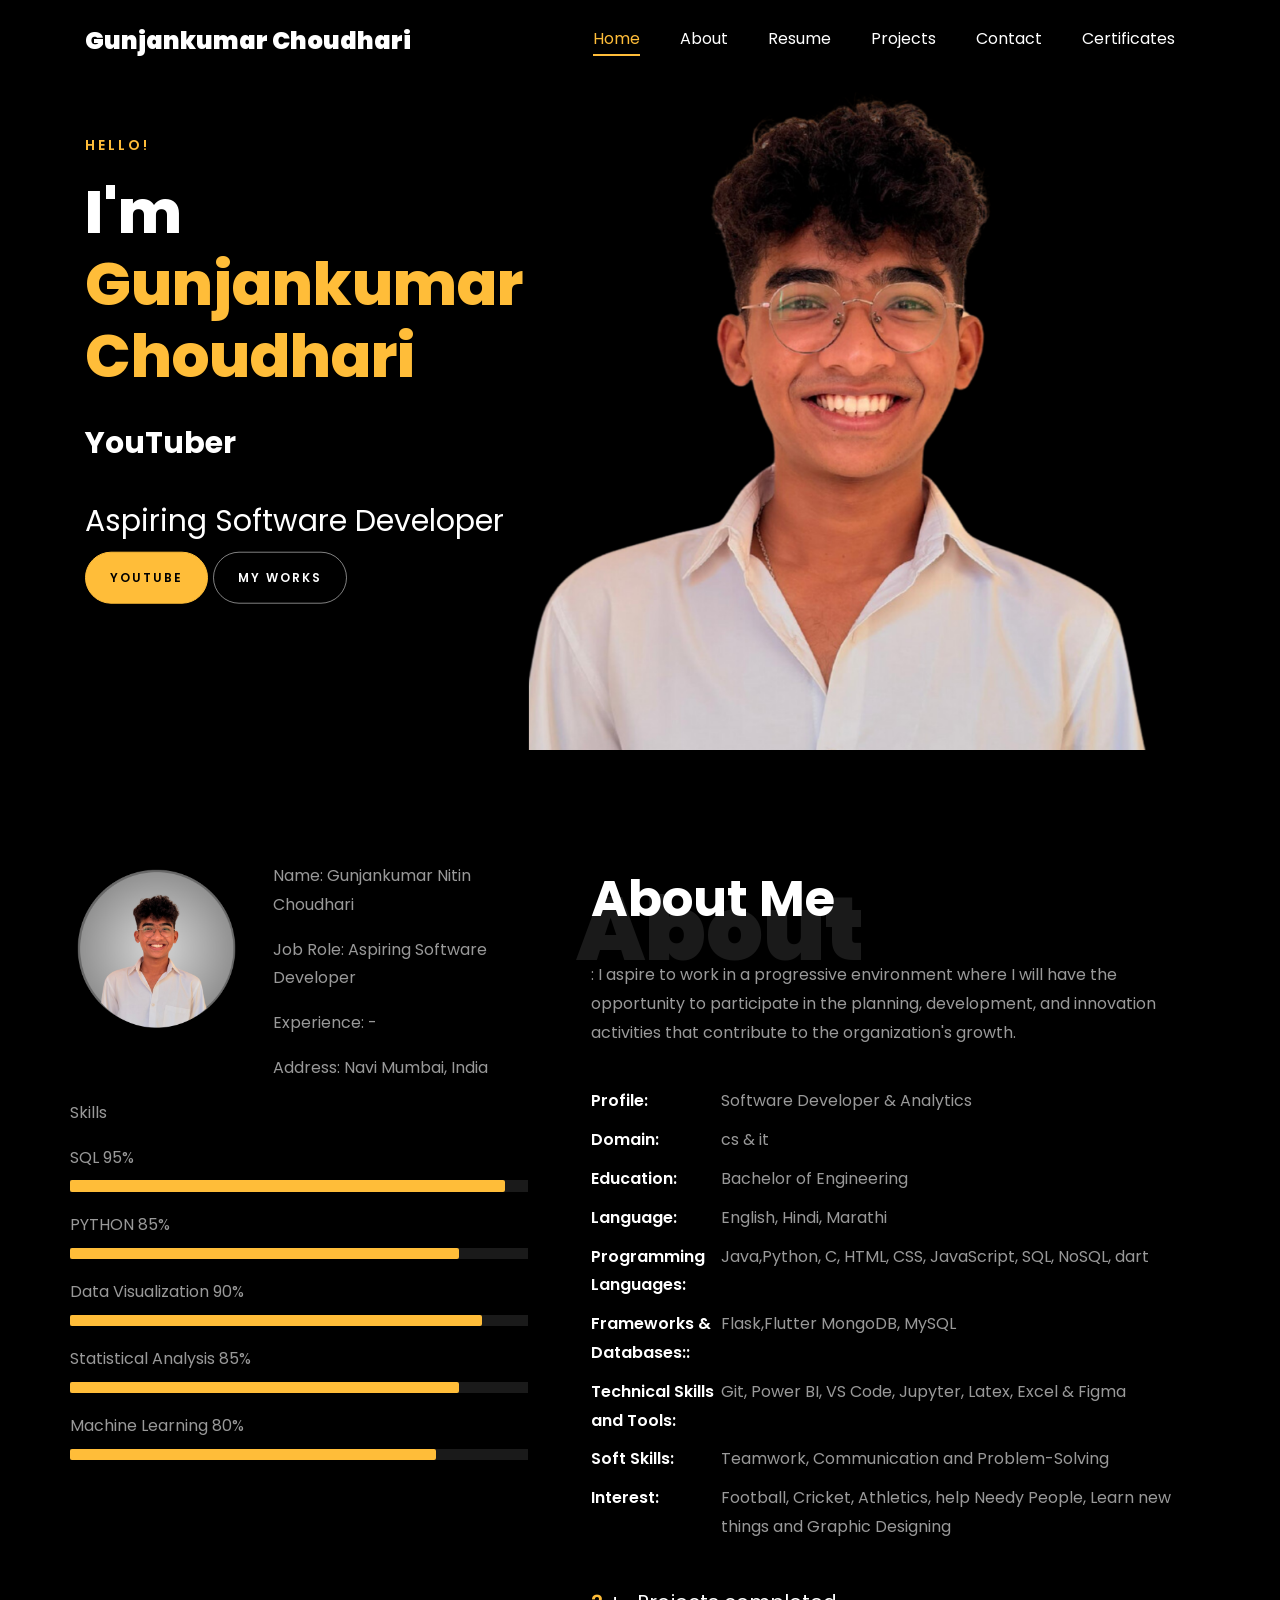
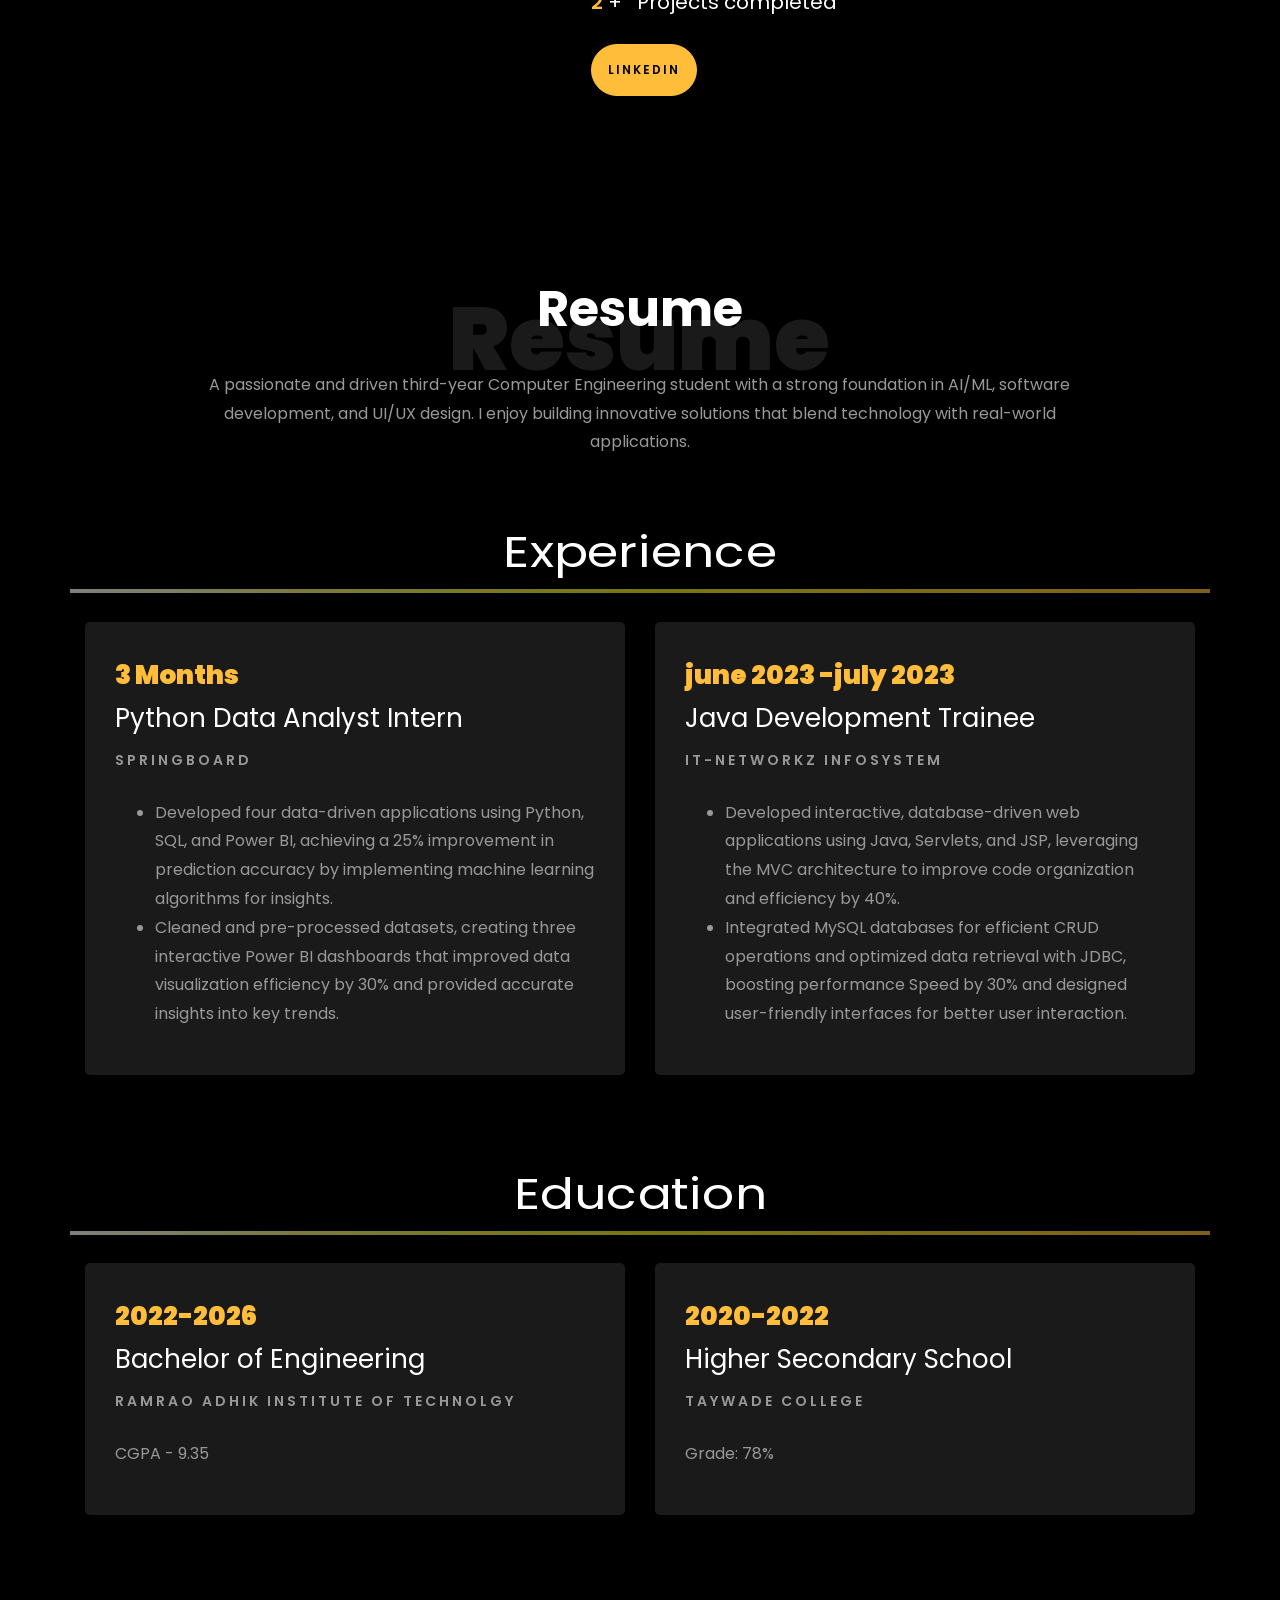
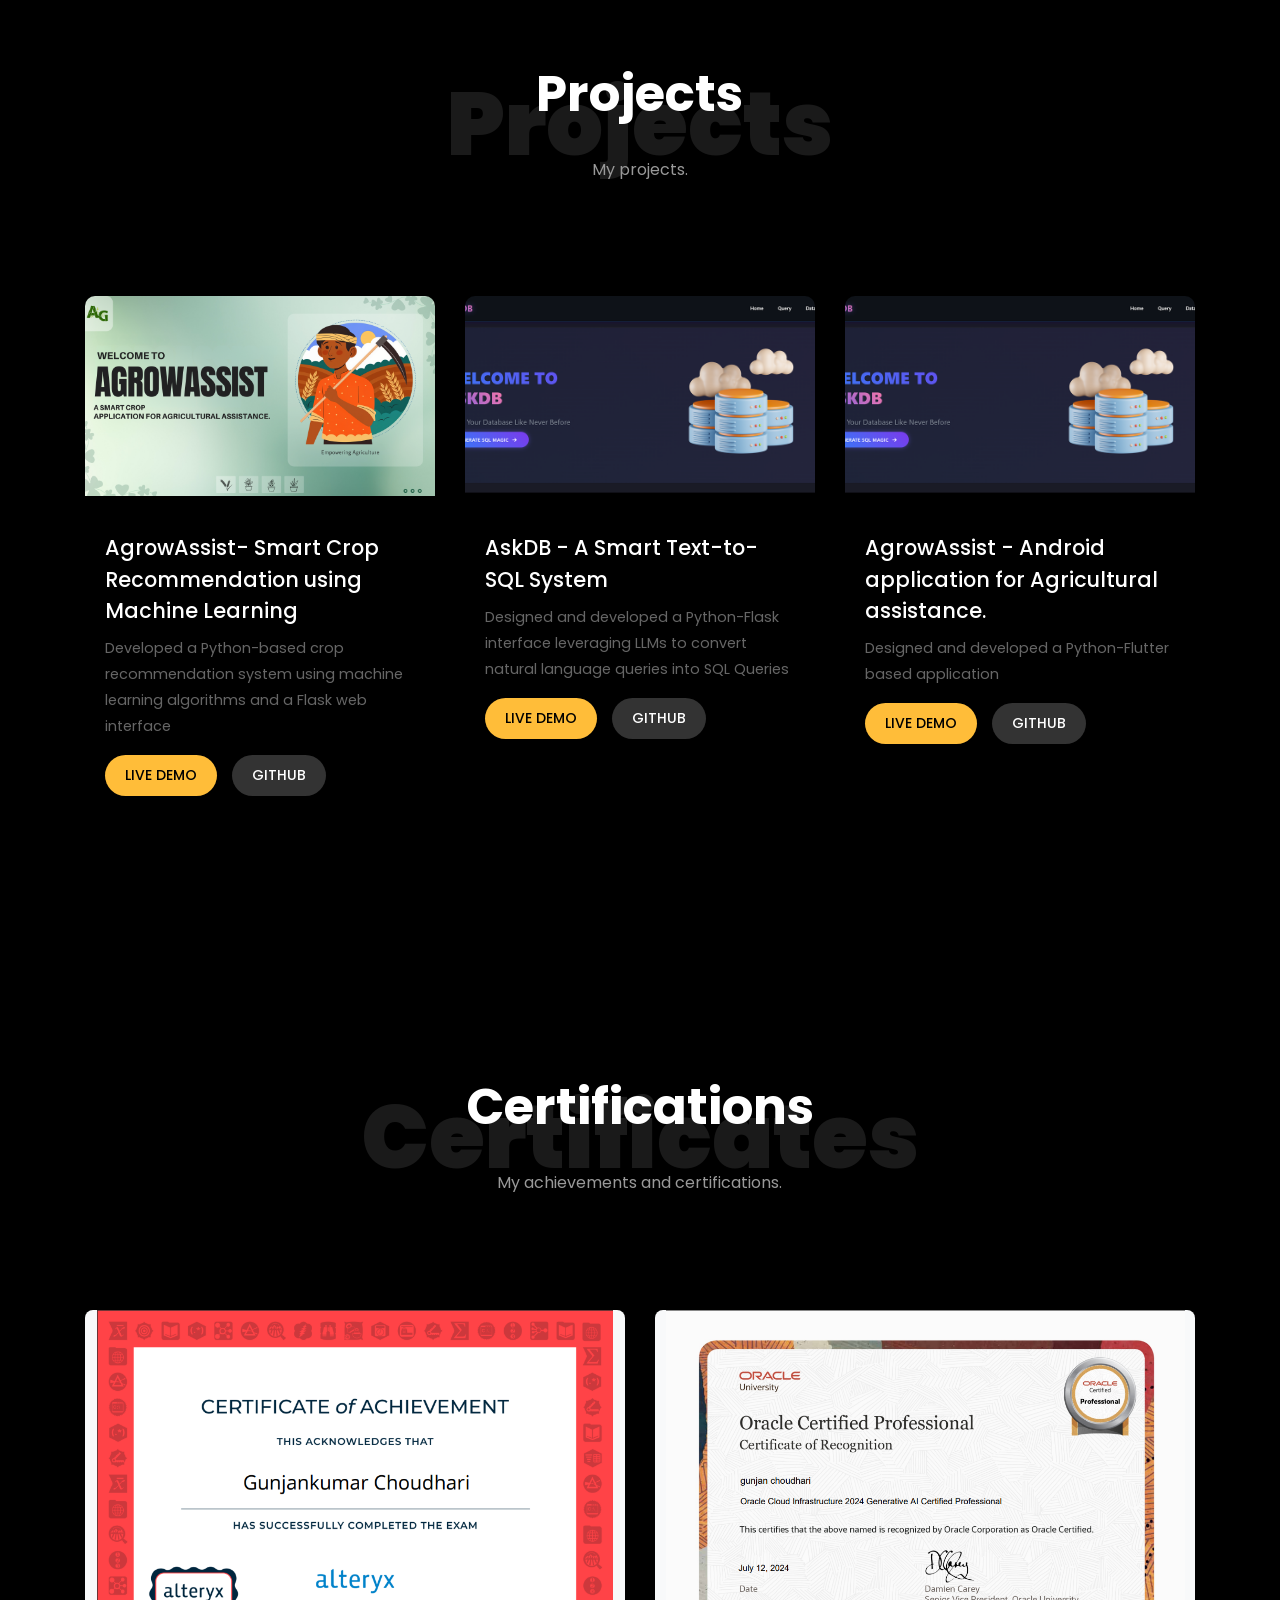
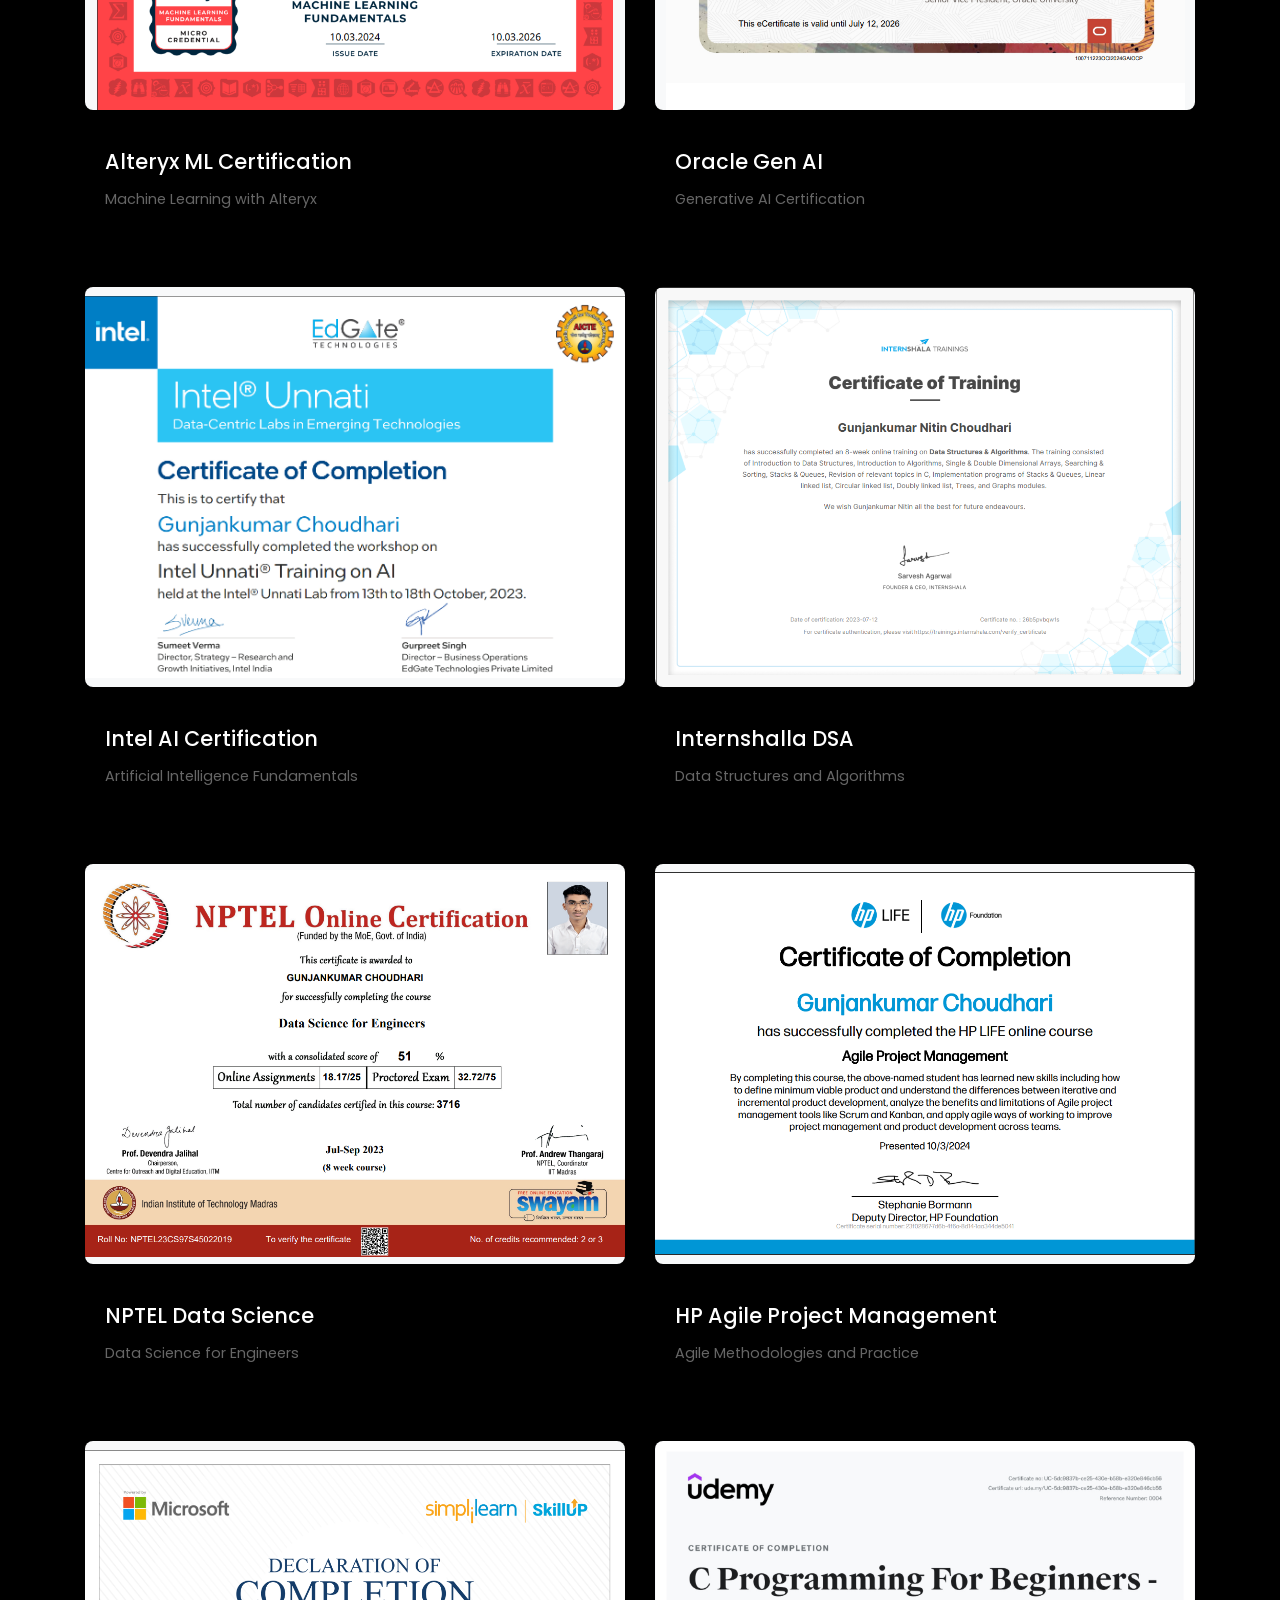
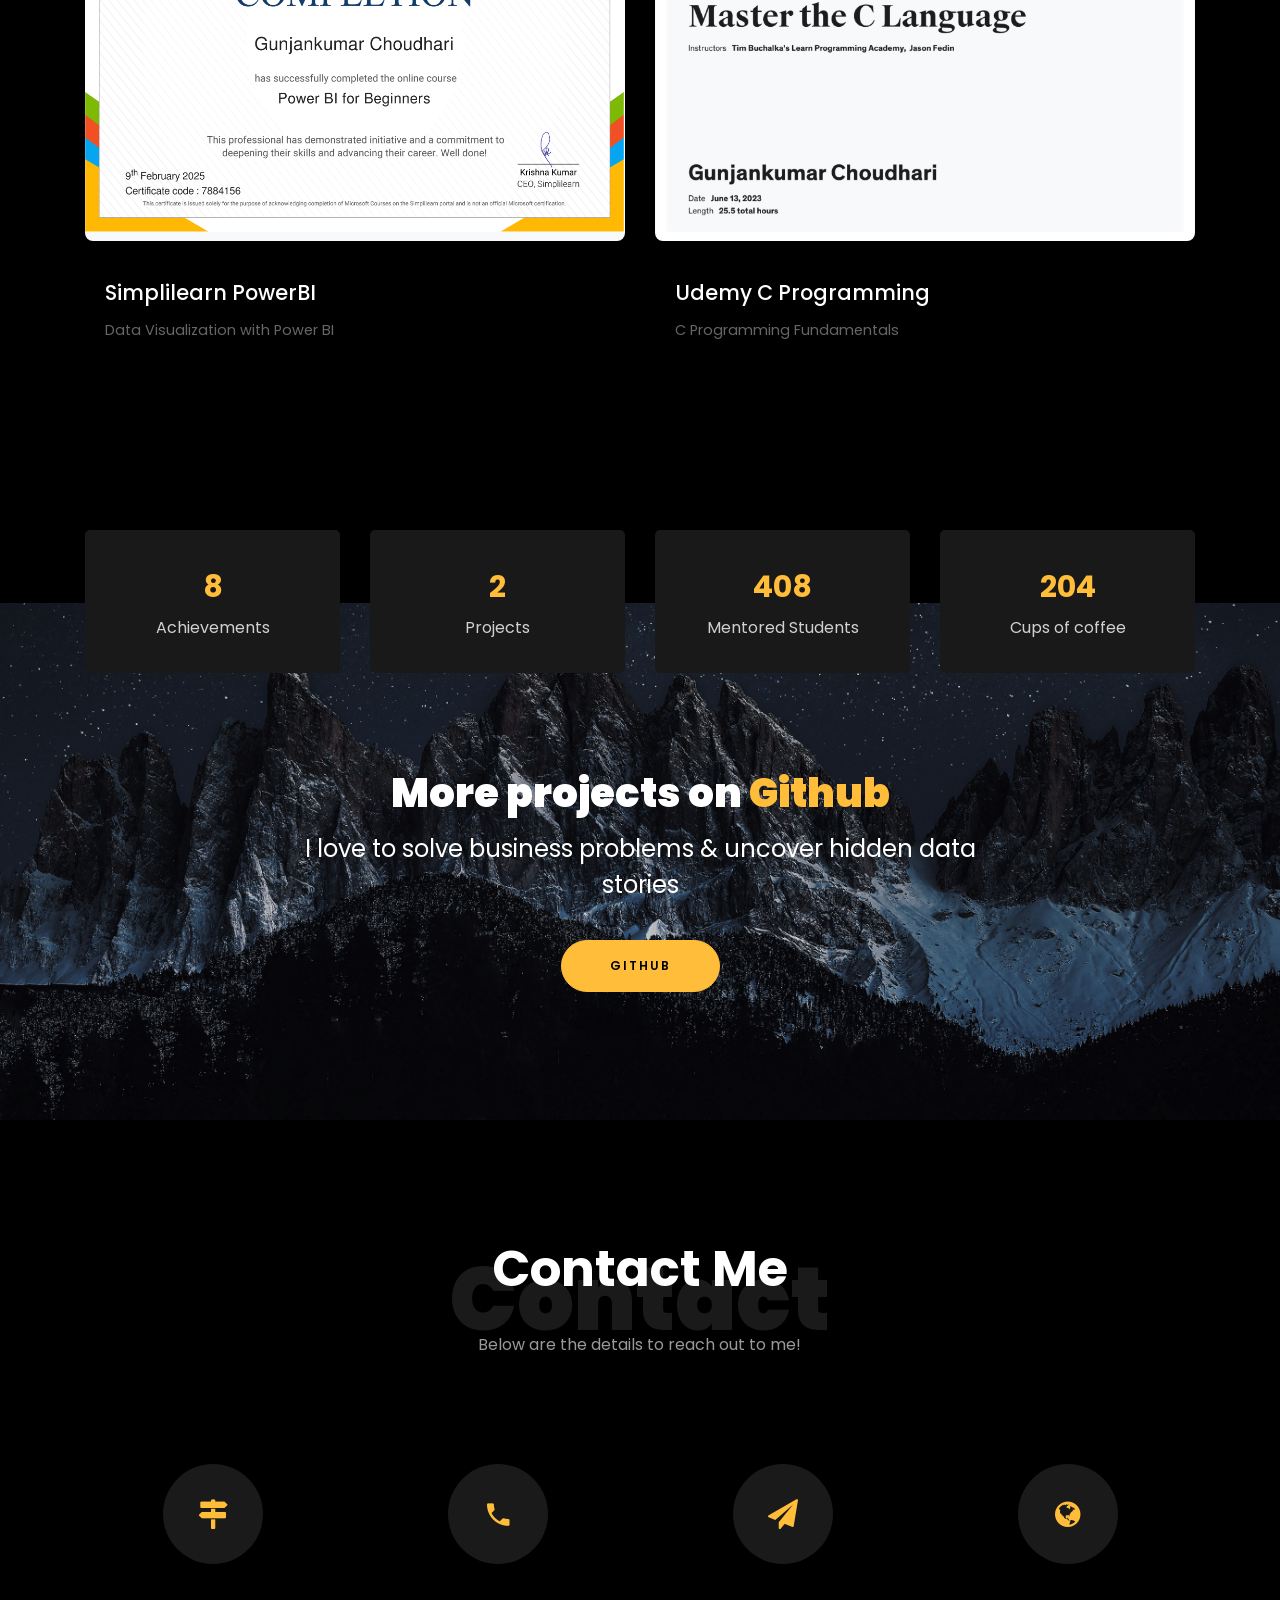
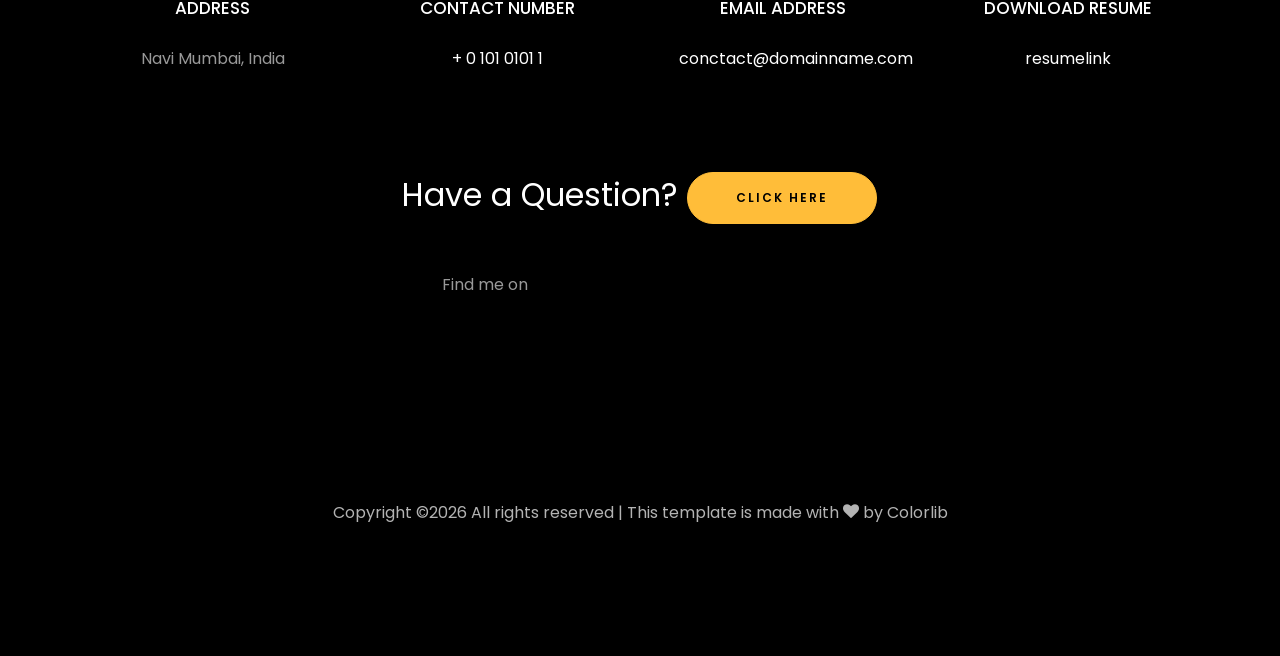
==== index.html @ 497f0e28 "Add files via upload" ====
<!DOCTYPE html>
<html lang="en">
  <head>
    <title>Gunjankumar Choudhari Portfolio</title>
    <meta charset="utf-8">
    <meta name="viewport" content="width=device-width, initial-scale=1, shrink-to-fit=no">
    
    <link href="https://fonts.googleapis.com/css?family=Poppins:100,200,300,400,500,600,700,800,900" rel="stylesheet">

    <link rel="stylesheet" href="css/open-iconic-bootstrap.min.css">
    <link rel="stylesheet" href="css/animate.css">
    
    <link rel="stylesheet" href="css/owl.carousel.min.css">
    <link rel="stylesheet" href="css/owl.theme.default.min.css">
    <link rel="stylesheet" href="css/magnific-popup.css">

    <link rel="stylesheet" href="css/aos.css">

    <link rel="stylesheet" href="css/ionicons.min.css">
    
    <link rel="stylesheet" href="css/flaticon.css">
    <link rel="stylesheet" href="css/icomoon.css">
    <link rel="stylesheet" href="css/style.css">

	
	


<style>

/*======================================
//--//-->   ABOUT
======================================*/

.about-mf .box-shadow-full {
  padding-top: 4rem;
  padding-bottom: 4rem;
}

.about-mf .about-img {
  margin-bottom: 2rem;
}

.about-mf .about-img img {
  margin-left: 10px;
}


.skill-mf .progress {
  /* background-color: #cde1f8; */
  margin: .5rem 0 1.2rem 0;
  border-radius: 0;
  height: .7rem;
}

.skill-mf .progress .progress-bar {
  height: .7rem;
  background-color: #ffbd39;
}


/* Animation styles */
#typing-animation {
  position: relative;
  font-size: 30px;
  font-weight: bold;
  color: rgb(255, 255, 255);
  overflow: hidden;
  white-space: nowrap;
  animation: typing 3s steps(20, end) infinite;
}

#typing-animation:before {
  content: "";
  /* position: absolute; */
  top: 0;
  left: 0;
  width: 0;
  height: 100%;
  background-color: #ccc;
  animation: typing-cursor 0.5s ease-in-out infinite;
}

@keyframes typing {
  from {
    width: 0;
  }
  to {
    width: 100%;
  }
}

@keyframes typing-cursor {
  from {
    width: 5px;
  }
  to {
    width: 0;
  }
}


/* project image zoom effect */

.zoom-effect {
  overflow: hidden;
  transition: transform 0.3s ease-out;
}

.zoom-effect:hover {
  transform: scale(1.1);
}


</style>


  </head>
  <body data-spy="scroll" data-target=".site-navbar-target" data-offset="300">
	  
	  
    <nav class="navbar navbar-expand-lg navbar-dark ftco_navbar ftco-navbar-light site-navbar-target" id="ftco-navbar">
	    <div class="container">
	      <a class="navbar-brand" href="index.html">Gunjankumar Choudhari</a>
	      <button class="navbar-toggler js-fh5co-nav-toggle fh5co-nav-toggle" type="button" data-toggle="collapse" data-target="#ftco-nav" aria-controls="ftco-nav" aria-expanded="false" aria-label="Toggle navigation">
	        <span class="oi oi-menu"></span> Menu
	      </button>

	      <div class="collapse navbar-collapse" id="ftco-nav">
	        <ul class="navbar-nav nav ml-auto">
	          <li class="nav-item"><a href="#home-section" class="nav-link"><span>Home</span></a></li>
	          <li class="nav-item"><a href="#about-section" class="nav-link"><span>About</span></a></li>
	          <li class="nav-item"><a href="#resume-section" class="nav-link"><span>Resume</span></a></li>
	          <li class="nav-item"><a href="#project-section" class="nav-link"><span>Projects</span></a></li>
	          <li class="nav-item"><a href="#contact-section" class="nav-link"><span>Contact</span></a></li>
			  <li class="nav-item"><a href="#certificates-section" class="nav-link"><span>Certificates</span></a></li>
	        </ul>
	      </div>
	    </div>
	  </nav>
	  <section id="home-section" class="hero">
		  <div class="home-slider  owl-carousel">
	       <div class="slider-item ">
	      	<div class="overlay"></div>
	         <div class="container">
	          <div class="row d-md-flex no-gutters slider-text align-items-end justify-content-end" data-scrollax-parent="true">
	          	<div class="one-third js-fullheight order-md-last img" style="background-image:url(images/bg_1.png);">
	          	 <div class="overlay"></div>
	          	</div>
		          <div class="one-forth d-flex  align-items-center ftco-animate" data-scrollax=" properties: { translateY: '70%' }">
		          	<div class="text">
		          		<span class="subheading">Hello!</span>
			            <h1 class="mb-4 mt-3">I'm <span>Gunjankumar Choudhari</span></h1>

						<!-- Element to contain animated typing -->
						<span id="typing-animation"></span>

						<script>

						// Initialize the typing animation
						const typingAnimationElement = document.getElementById('typing-animation');

						// Create an array of typing text
						const typingTexts = [
						'Engineer  ',
						'YouTuber  ',
						'Developer   ',
						];

						// Create a function to display the typing animation for a given text
						function playTypingAnimation(text) {
						// Loop through each character and add it to the element
						for (let i = 0; i < text.length; i++) {
							setTimeout(() => {
							typingAnimationElement.textContent += text[i];
							}, i * 200); // Increase the delay to slow down the typing animation
						}

						// Once the animation is complete, reset the text and start over
						setTimeout(() => {
							typingAnimationElement.textContent = '';
							playTypingAnimation(typingTexts[(typingTexts.indexOf(text) + 1) % typingTexts.length]);
						}, text.length * 200);
						}

						// Start the typing animation loop
						playTypingAnimation(typingTexts[0]);

						</script>

						<br>
						<br>
			            <h2>Aspiring Software Developer </h2>
						<!-- <h2 class="d-flex" style="margin-bottom: 0">With over 5 years of experience</h2> -->
						<!-- <br> -->
			            <p><a href="https://www.youtube.com/@CodeSpirit_5" class="btn btn-primary py-3 px-4">YouTube</a> 
							<a href="https://github.com/Gunjankumar55" class="btn btn-white btn-outline-white py-3 px-4">My works</a></p>
		            </div>
		          </div>
	        	</div>
	        </div>
	      </div>
		</div>
    </section>



    <section class="ftco-about img ftco-section ftco-no-pb" id="about-section">
    	<div class="container">
			<div class="row">
				<div class="row d-flex align-items-stretch">
				<!-- <div class="row d-flex"> -->
					<div class="col-md-6 col-lg-5 d-flex">
						<div class="img-about img d-flex align-items-stretch">
							<div class="overlay">
								<div class="row">
									<div class="col-sm-6 col-md-5">
									  <div class="about-img">
										<img src="images/about-me.png" class="img-fluid rounded b-shadow-a" alt="">
									  </div>
									</div>
									<!-- Details next to profile image -->
									<div class="col-sm-6 col-md-7">
									  <div class="about-info">
										<p><span class="title-s">Name: </span> <span>Gunjankumar Nitin Choudhari</span></p>
										<p><span class="title-s">Job Role: </span> <span>Aspiring Software Developer</span></p>
										<p><span class="title-s">Experience: </span> <span>-</span></p>
										<p><span class="title-s">Address: </span> <span>Navi Mumbai, India</span></p>
									  </div>
									</div>
								  </div>

								<div class="skill-mf">
									<p class="title-s">Skills</p>
									<span>SQL</span> <span class="pull-right">95%</span>
									<div class="progress">
										<div class="progress-bar" role="progressbar" style="width: 95%;" aria-valuenow="95" aria-valuemin="0"
											aria-valuemax="100"></div>
									</div>
									
									<span>PYTHON</span> <span class="pull-right">85%</span>
									<div class="progress">
										<div class="progress-bar" role="progressbar" style="width: 85%" aria-valuenow="85" aria-valuemin="0"
											aria-valuemax="100"></div>
									</div>
									
									<span>Data Visualization</span> <span class="pull-right">90%</span>
									<div class="progress">
										<div class="progress-bar" role="progressbar" style="width: 90%" aria-valuenow="90" aria-valuemin="0"
											aria-valuemax="100"></div>
									</div>
									
									<span>Statistical Analysis</span> <span class="pull-right">85%</span>
									<div class="progress">
										<div class="progress-bar" role="progressbar" style="width: 85%" aria-valuenow="85" aria-valuemin="0"
											aria-valuemax="100"></div>
									</div>
									
									<span>Machine Learning</span> <span class="pull-right">80%</span>
									<div class="progress">
										<div class="progress-bar" role="progressbar" style="width: 80%" aria-valuenow="80" aria-valuemin="0"
											aria-valuemax="100"></div>
									</div>
								</div>
							</div>
						</div>
					</div>
					
					<div class="col-md-6 col-lg-7 pl-lg-5 pb-5">
						<div class="row justify-content-start pb-3">
							<div class="col-md-12 heading-section ftco-animate">
								
								<h1 class="big">About</h1>
								<h2 class="mb-4">About Me</h2>
								
								<p>: I aspire to work in a progressive environment where I will have the opportunity to participate in the planning, 
								development, and innovation activities that contribute to the organization's growth.</p>
								<ul class="about-info mt-4 px-md-0 px-2">
									<li class="d-flex"><span>Profile:</span> <span>Software Developer & Analytics</span></li>
									<li class="d-flex"><span>Domain:</span> <span>cs & it</span></li>
									<li class="d-flex"><span>Education:</span> <span>Bachelor of Engineering</span></li>
									<li class="d-flex"><span>Language:</span> <span>English, Hindi, Marathi</span></li>
									<li class="d-flex"><span>Programming Languages:</span> <span> Java,Python, C, HTML, CSS, JavaScript, SQL, NoSQL, dart</span></li>
									<li class="d-flex"><span>Frameworks & Databases::</span> <span> Flask,Flutter MongoDB, MySQL</span></li>
									<li class="d-flex"><span>Technical Skills and Tools:</span> <span> Git, Power BI, VS Code, Jupyter, Latex, Excel & Figma</span></li>
									<li class="d-flex"><span>Soft Skills:</span> <span>Teamwork, Communication and Problem-Solving</span></li>
									<li class="d-flex"><span>Interest:</span> <span>Football, Cricket, Athletics, help Needy People, Learn new things and Graphic Designing</span></li>
								</ul>
							</div>
						</div>


						<div class="counter-wrap ftco-animate d-flex mt-md-3">
							<div class="text">
								<p class="mb-4">
									<span class="number" data-number="5">0</span> <span>+</span>
									<span>&nbsp; Projects completed</span>
								</p>
								<p><a href="https://www.linkedin.com/in/gunjankumarchoudhari/" class="btn btn-primary py-3 px-3">LinkedIn</a></p>
							</div>
						</div>
					</div>
				</div>
			</div>
		</div>
    </section>



	
    <section class="ftco-section ftco-no-pb" id="resume-section">
    	<div class="container">
    		<div class="row justify-content-center pb-5">
          <div class="col-md-10 heading-section text-center ftco-animate">
          	<h1 class="big big-2">Resume</h1>
            <h2 class="mb-4">Resume</h2>
            <p>A passionate and driven third-year Computer Engineering student with a strong foundation in AI/ML, software development, and UI/UX design. I enjoy building innovative solutions that blend technology with real-world applications.</p>
          </div>
        </div>

		<div class="row">
			<h1 class="big-4">Experience</h1>
			<div class="underline"></div>
		</div>
		<br>
		
		<div class="row">
				<div class="col-md-6">
					<div class="resume-wrap ftco-animate">
						<span class="date">3 Months</span>
						<h2>Python Data Analyst Intern </h2>
						<span class="position">SPRINGBOARD</span>
						<p class="mt-4">
							<ul>
								<li>Developed four data-driven applications using Python, SQL, and Power BI, achieving a 25% improvement in prediction accuracy 
									by implementing machine learning algorithms for insights.</li>
								<li>Cleaned and pre-processed datasets, creating three interactive Power BI dashboards that improved data visualization 
									efficiency by 30% and provided accurate insights into key trends.</li>
							</ul>
						</p>
					</div>

				</div>

				<div class="col-md-6">
					<div class="resume-wrap ftco-animate">
						<span class="date">june 2023 -july 2023</span>
						<h2>Java Development Trainee </h2>
						<span class="position">IT-Networkz Infosystem</span>
						<p class="mt-4">
							<ul>
								<li>Developed interactive, database-driven web applications using Java, Servlets, and JSP, leveraging the MVC architecture
									to improve code organization and efficiency by 40%.</li>
								<li>Integrated MySQL databases for efficient CRUD operations and optimized data retrieval with JDBC, boosting performance
									Speed by 30% and designed user-friendly interfaces for better user interaction.</li>
							</ul>
						</p>
					</div>

				</div>
			</div>

		<br>
		<br>

		<div class="row">
			<h1 class="big-4">Education</h1>
			<div class="underline"></div>
		</div>
		<br>
		
			<div class="row">
    			<div class="col-md-6">
    				<div class="resume-wrap ftco-animate">
    					<span class="date">2022-2026</span>
    					<h2>Bachelor of Engineering</h2>
    					<span class="position">Ramrao Adhik Institute of Technolgy </span>
    					<p class="mt-4">CGPA - 9.35</p>
    				</div>
    			</div>

    			<div class="col-md-6">
    				<div class="resume-wrap ftco-animate">
    					<span class="date">2020-2022</span>
    					<h2>Higher Secondary School</h2>
    					<span class="position">Taywade College</span>
    					<p class="mt-4">Grade: 78%</p>
    				</div>
				</div>
    		</div>

    		
    </section>

   

	<section class="ftco-section" id="project-section">
		<div class="container">
			<div class="row justify-content-center mb-5 pb-5">
				<div class="col-md-7 heading-section text-center ftco-animate">
					<h1 class="big big-2">Projects</h1>
					<h2 class="mb-4">Projects</h2>
					<p>My projects.</p>
				</div>
			</div>
			<div class="row d-flex">
				<div class="col-md-4 d-flex ftco-animate">
					<div class="blog-entry justify-content-end">
						<div class="block-20 zoom-effect" style="background-image: url('images/proj_1.png');">
						</div>
						<div class="text mt-3 float-right d-block">
							<h3 class="heading">AgrowAssist- Smart Crop Recommendation using Machine Learning</h3>
							<p>Developed a Python-based crop recommendation system using machine learning algorithms and a Flask web interface</p>
							<div class="project-links">
								<a href="https://gkc55-agrocrop.hf.space/" class="btn-demo" target="_blank">Live Demo</a>
								<a href="https://github.com/Gunjankumar55/Agroassist---Smart-Crop-Recommendation-using-ML" class="btn-github" target="_blank">GitHub</a>
							</div>
						</div>
					</div>
				</div>
	
				<div class="col-md-4 d-flex ftco-animate">
					<div class="blog-entry justify-content-end">
						<div class="block-20 zoom-effect" style="background-image: url('images/proj_2.png');">
						</div>
						<div class="text mt-3 float-right d-block">
							<h3 class="heading">AskDB - A Smart Text-to-SQL System</h3>
							<p>Designed and developed a Python-Flask interface leveraging LLMs to convert natural language queries into SQL Queries</p>
							<div class="project-links">
								<a href="#" class="btn-demo" target="_blank">Live Demo</a>
								<a href="https://github.com/Gunjankumar55/askDB-" class="btn-github" target="_blank">GitHub</a>
							</div>
						</div>
					</div>
				</div>

				<div class="col-md-4 d-flex ftco-animate">
					<div class="blog-entry justify-content-end">
						<div class="block-20 zoom-effect" style="background-image: url('images/proj_2.png');">
						</div>
						<div class="text mt-3 float-right d-block">
							<h3 class="heading">AgrowAssist - Android application for Agricultural assistance.</h3>
							<p>Designed and developed a Python-Flutter based  application </p>
							<div class="project-links">
								<a href="#" class="btn-demo" target="_blank">Live Demo</a>
								<a href="https://github.com/Gunjankumar55/askDB-" class="btn-github" target="_blank">GitHub</a>
							</div>
						</div>
					</div>
				</div>
	
				<!-- Repeat similar structure for other projects -->
			</div>
		</div>
	</section>
	




	<section class="ftco-section" id="certificates-section">
		<div class="container">
			<div class="row justify-content-center mb-5 pb-5">
				<div class="col-md-7 heading-section text-center ftco-animate">
					<h1 class="big big-2">Certificates</h1>
					<h2 class="mb-4">Certifications</h2>
					<p>My achievements and certifications.</p>
				</div>
			</div>
			<div class="row d-flex">
				<!-- Alteryx Certificate -->
				<div class="col-md-6 d-flex ftco-animate mb-4">
					<div class="blog-entry justify-content-end w-100">
						<div class="block-20 zoom-effect certificate-img" 
							 style="background-image: url('certificates/alteryx - ml.png');"
							 onclick="openCertificate('certificates/alteryx - ml.png', 'Alteryx ML Certification')">
						</div>
						<div class="text mt-3 float-right d-block">
							<h3 class="heading">Alteryx ML Certification</h3>
							<p>Machine Learning with Alteryx</p>
						</div>
					</div>
				</div>
	
				<!-- Oracle Certificate -->
				<div class="col-md-6 d-flex ftco-animate mb-4">
					<div class="blog-entry justify-content-end w-100">
						<div class="block-20 zoom-effect certificate-img" 
							 style="background-image: url('certificates/oracle - gen ai.png');"
							 onclick="openCertificate('certificates/oracle - gen ai.png', 'Oracle Gen AI')">
						</div>
						<div class="text mt-3 float-right d-block">
							<h3 class="heading">Oracle Gen AI</h3>
							<p>Generative AI Certification</p>
						</div>
					</div>
				</div>

				<!-- Oracle Certificate -->
				<div class="col-md-6 d-flex ftco-animate mb-4">
					<div class="blog-entry justify-content-end w-100">
						<div class="block-20 zoom-effect certificate-img" 
							 style="background-image: url('certificates/intel\ -\ ai.png');"
							 onclick="openCertificate('certificates/intel\ -\ ai.png', 'Intel AI Certification')">
						</div>
						<div class="text mt-3 float-right d-block">
							<h3 class="heading">Intel AI Certification</h3>
							<p>Artificial Intelligence Fundamentals</p>
						</div>
					</div>
				</div>
				<!-- Oracle Certificate -->
				<div class="col-md-6 d-flex ftco-animate mb-4">
					<div class="blog-entry justify-content-end w-100">
						<div class="block-20 zoom-effect certificate-img" 
							 style="background-image: url('certificates/internshalla\ -\ dsa.png');"
							 onclick="openCertificate('certificates/internshalla\ -\ dsa.png', 'Internshalla DSA')">
						</div>
						<div class="text mt-3 float-right d-block">
							<h3 class="heading">Internshalla DSA</h3>
							<p>Data Structures and Algorithms</p>
						</div>
					</div>
				</div>
				<!-- Oracle Certificate -->
				<div class="col-md-6 d-flex ftco-animate mb-4">
					<div class="blog-entry justify-content-end w-100">
						<div class="block-20 zoom-effect certificate-img" 
							 style="background-image: url('certificates/NPTEL\ -\ data\ Science.png');"
							 onclick="openCertificate('certificates/NPTEL\ -\ data\ Science.png', 'NPTEL Data Science')">
						</div>
						<div class="text mt-3 float-right d-block">
							<h3 class="heading">NPTEL Data Science</h3>
							<p> Data Science for Engineers </p>
						</div>
					</div>
				</div>
				<!-- Oracle Certificate -->
				<div class="col-md-6 d-flex ftco-animate mb-4">
					<div class="blog-entry justify-content-end w-100">
						<div class="block-20 zoom-effect certificate-img" 
							 style="background-image: url('certificates/hp\ -\ agile\ project\ management.png');"
							 onclick="openCertificate('certificates/hp\ -\ agile\ project\ management.png', 'HP Agile Project Management')">
						</div>
						<div class="text mt-3 float-right d-block">
							<h3 class="heading">HP Agile Project Management</h3>
							<p>Agile Methodologies and Practice</p>
						</div>
					</div>
				</div>
				<!-- Oracle Certificate -->
				<div class="col-md-6 d-flex ftco-animate mb-4">
					<div class="blog-entry justify-content-end w-100">
						<div class="block-20 zoom-effect certificate-img" 
							 style="background-image: url('certificates/simplilearn\ -\ powerbi.png');"
							 onclick="openCertificate('certificates/simplilearn\ -\ powerbi.png', 'Simplilearn PowerBI')">
						</div>
						<div class="text mt-3 float-right d-block">
							<h3 class="heading">Simplilearn PowerBI</h3>
							<p>Data Visualization with Power BI</p>
						</div>
					</div>
				</div>
				<!-- Oracle Certificate -->
				<div class="col-md-6 d-flex ftco-animate mb-4">
					<div class="blog-entry justify-content-end w-100">
						<div class="block-20 zoom-effect certificate-img" 
							 style="background-image: url('certificates/udemy\ -\ c\ programming.jpg');"
							 onclick="openCertificate('certificates/udemy\ -\ c\ programming.jpg')">
						</div>
						<div class="text mt-3 float-right d-block">
							<h3 class="heading">Udemy C Programming</h3>
							<p>C Programming Fundamentals</p>
						</div>
					</div>
				</div>
				<!-- Continue the same pattern for other certificates -->
			</div>
		</div>
	
		<!-- Modal for Certificate Preview -->
		<div id="certificateModal" class="certificate-modal">
			<div class="certificate-modal-content">
				<span class="close-modal">&times;</span>
				<h2 id="modalTitle"></h2>
				<img id="modalImage" src="" alt="Certificate">
			</div>
		</div>
		
	</section>
	

	


	<section class="ftco-section ftco-no-pt ftco-no-pb ftco-counter img" id="section-counter">
      <div class="container">
		<div class="row d-md-flex align-items-center">
          <div class="col-md d-flex justify-content-center counter-wrap ftco-animate">
            <div class="block-18">
              <div class="text">
                <strong class="number" data-number="20">0</strong>
                <span>Achievements</span>
              </div>
            </div>
          </div>
          <div class="col-md d-flex justify-content-center counter-wrap ftco-animate">
            <div class="block-18">
              <div class="text">
                <strong class="number" data-number="5">0</strong>
                <span>Projects</span>
              </div>
            </div>
          </div>
          <div class="col-md d-flex justify-content-center counter-wrap ftco-animate">
            <div class="block-18">
              <div class="text">
                <strong class="number" data-number="1000">0</strong>
                <span>Mentored Students</span>
              </div>
            </div>
          </div>
          <div class="col-md d-flex justify-content-center counter-wrap ftco-animate">
            <div class="block-18">
              <div class="text">
                <strong class="number" data-number="500">0</strong>
                <span>Cups of coffee</span>
              </div>
            </div>
          </div>
        </div>
      </div>
	
	  <div class="ftco-section ftco-hireme img margin-top" style="background-image: url(images/bg_1.jpg)">
			<!-- <div class="container"> -->
				<div class="row justify-content-center">
					<div class="col-md-7 ftco-animate text-center">
						<h2>More projects on<span> Github  </span> </h2>
						<div class="heading"> <h4> I love to solve business problems &amp; uncover hidden data stories </h4>
						<br>
						<p><a href="https://github.com/Gunjankumar55" class="btn btn-primary py-3 px-5">GitHub</a></p>
						</div>
					</div>
				</div>
			<!-- </div> -->
		</div>
	</section>



    <section class="ftco-section contact-section ftco-no-pb" id="contact-section">
      <div class="container">
      	<div class="row justify-content-center mb-5 pb-3">
          <div class="col-md-7 heading-section text-center ftco-animate">
            <h1 class="big big-2">Contact</h1>
            <h2 class="mb-4">Contact Me</h2>
            <p>Below are the details to reach out to me!</p>
          </div>
        </div>

        <div class="row d-flex contact-info mb-5">
          <div class="col-md-6 col-lg-3 d-flex ftco-animate">
          	<div class="align-self-stretch box p-4 text-center">
          		<div class="icon d-flex align-items-center justify-content-center">
          			<span class="icon-map-signs"></span>
          		</div>
          		<h3 class="mb-4">Address</h3>
	            <p>Navi Mumbai, India</p>
	          </div>
          </div>
          <div class="col-md-6 col-lg-3 d-flex ftco-animate">
          	<div class="align-self-stretch box p-4 text-center">
          		<div class="icon d-flex align-items-center justify-content-center">
          			<span class="icon-phone2"></span>
          		</div>
          		<h3 class="mb-4">Contact Number</h3>
	            <p><a href="tel://0101010101">+ 0 101 0101 1</a></p>
	          </div>
          </div>
          <div class="col-md-6 col-lg-3 d-flex ftco-animate">
          	<div class="align-self-stretch box p-4 text-center">
          		<div class="icon d-flex align-items-center justify-content-center">
          			<span class="icon-paper-plane"></span>
          		</div>
          		<h3 class="mb-4">Email Address</h3>
	            <p><a href="mailto:info@yoursite.com">conctact@domainname.com</a></p>
	          </div>
          </div>
          <div class="col-md-6 col-lg-3 d-flex ftco-animate">
          	<div class="align-self-stretch box p-4 text-center">
          		<div class="icon d-flex align-items-center justify-content-center">
          			<span class="icon-globe"></span>
          		</div>
          		<h3 class="mb-4">Download Resume</h3>
	            <p><a href="#">resumelink</a></p>
	          </div>
          </div>

		  <div class="container">
			<br>
			<br>
			<div class="row justify-content-center">
				<div class="col-md-7 ftco-animate text-center">
					<h2>Have a<span> Question?  </span> <a href="https://forms.gle/uLaTShUKXraAvHJ77" class="btn btn-primary py-3 px-5">Click Here</a> </h2>
				</div>
			</div>
				<br>
					<ul class="ftco-footer-social list-unstyled d-flex justify-content-center align-items-center mb-0">
					  <li class="ftco-animate normal-txt">Find me on  </li>
					  <li class="ftco-animate"><a href="https://www.youtube.com/@RishabhMishraOfficial"><span class="icon-youtube"></span></a></li>
					  <li class="ftco-animate"><a href="https://www.linkedin.com/in/gunjankumarchoudhari/"><span class="icon-linkedin"></span></a></li>  
					  <li class="ftco-animate"><a href="https://twitter.com/rishabhnmishra"><span class="icon-twitter"></span></a></li>
					  <li class="ftco-animate"><a href="https://twitter.com/rishabhnmishra"><span class="icon-facebook"></span></a></li>
				      <li class="ftco-animate"><a href="https://www.instagram.com/rishabhnmishra/"><span class="icon-instagram"></span></a></li>
					</ul>
				<br>
		   </div>
   </div>
 </section>


 
	
    <footer class="ftco-footer ftco-section">
		<div class="container">
		  <div class="row">
			<div class="col-md-12 text-center">
  
			  <p><!-- Link back to Colorlib can't be removed. Template is licensed under CC BY 3.0. -->
	Copyright &copy;<script>document.write(new Date().getFullYear());</script> All rights reserved | This template is made with <i class="icon-heart color-danger" aria-hidden="true"></i> by <a href="https://colorlib.com" target="_blank">Colorlib</a>
	<!-- Link back to Colorlib can't be removed. Template is licensed under CC BY 3.0. --></p>
			</div>
		  </div>
		</div>
	  </footer>


  <!-- loader -->
  <div id="ftco-loader" class="show fullscreen"><svg class="circular" width="48px" height="48px"><circle class="path-bg" cx="24" cy="24" r="22" fill="none" stroke-width="4" stroke="#eeeeee"/><circle class="path" cx="24" cy="24" r="22" fill="none" stroke-width="4" stroke-miterlimit="10" stroke="#F96D00"/></svg></div>


  <script src="js/jquery.min.js"></script>
  <script src="js/jquery-migrate-3.0.1.min.js"></script>
  <script src="js/popper.min.js"></script>
  <script src="js/bootstrap.min.js"></script>
  <script src="js/jquery.easing.1.3.js"></script>
  <script src="js/jquery.waypoints.min.js"></script>
  <script src="js/jquery.stellar.min.js"></script>
  <script src="js/owl.carousel.min.js"></script>
  <script src="js/jquery.magnific-popup.min.js"></script>
  <script src="js/aos.js"></script>
  <script src="js/jquery.animateNumber.min.js"></script>
  <script src="js/scrollax.min.js"></script>
  
  <script src="js/main.js"></script>
    
  </body>
</html>
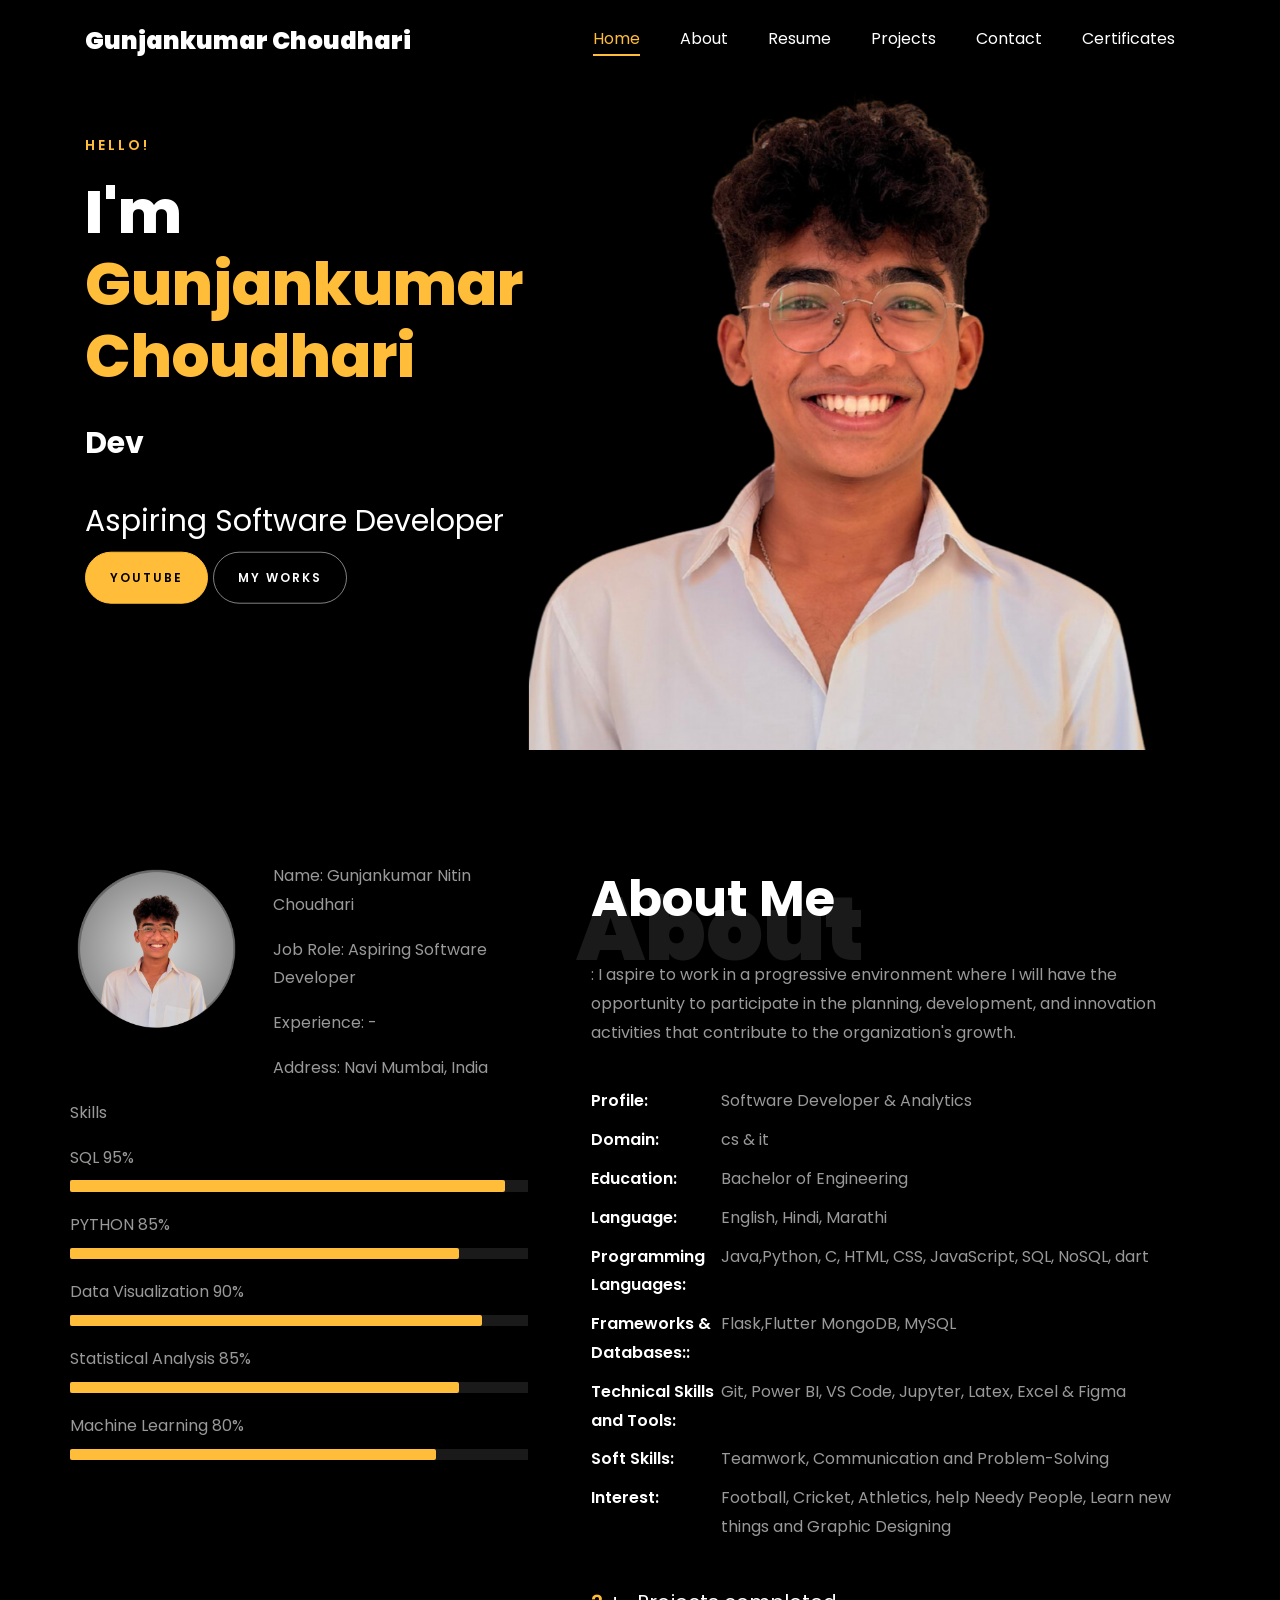
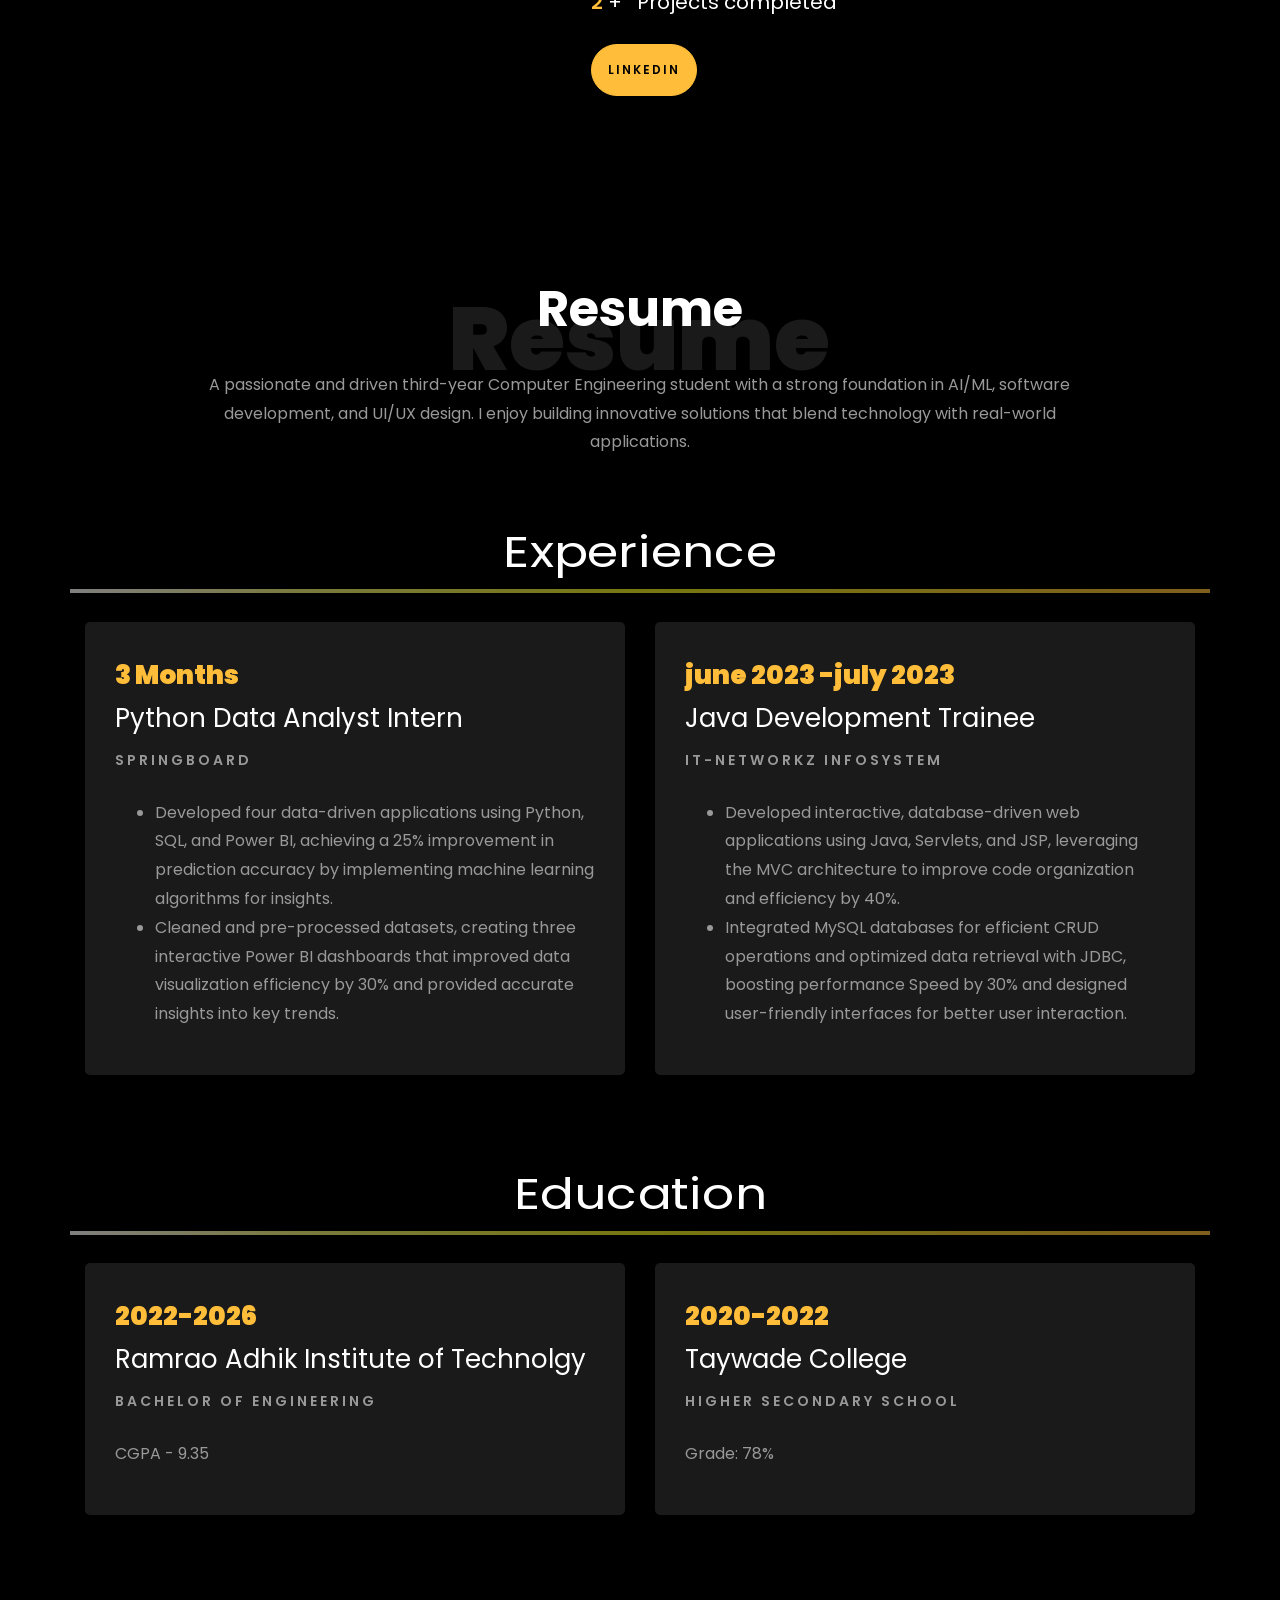
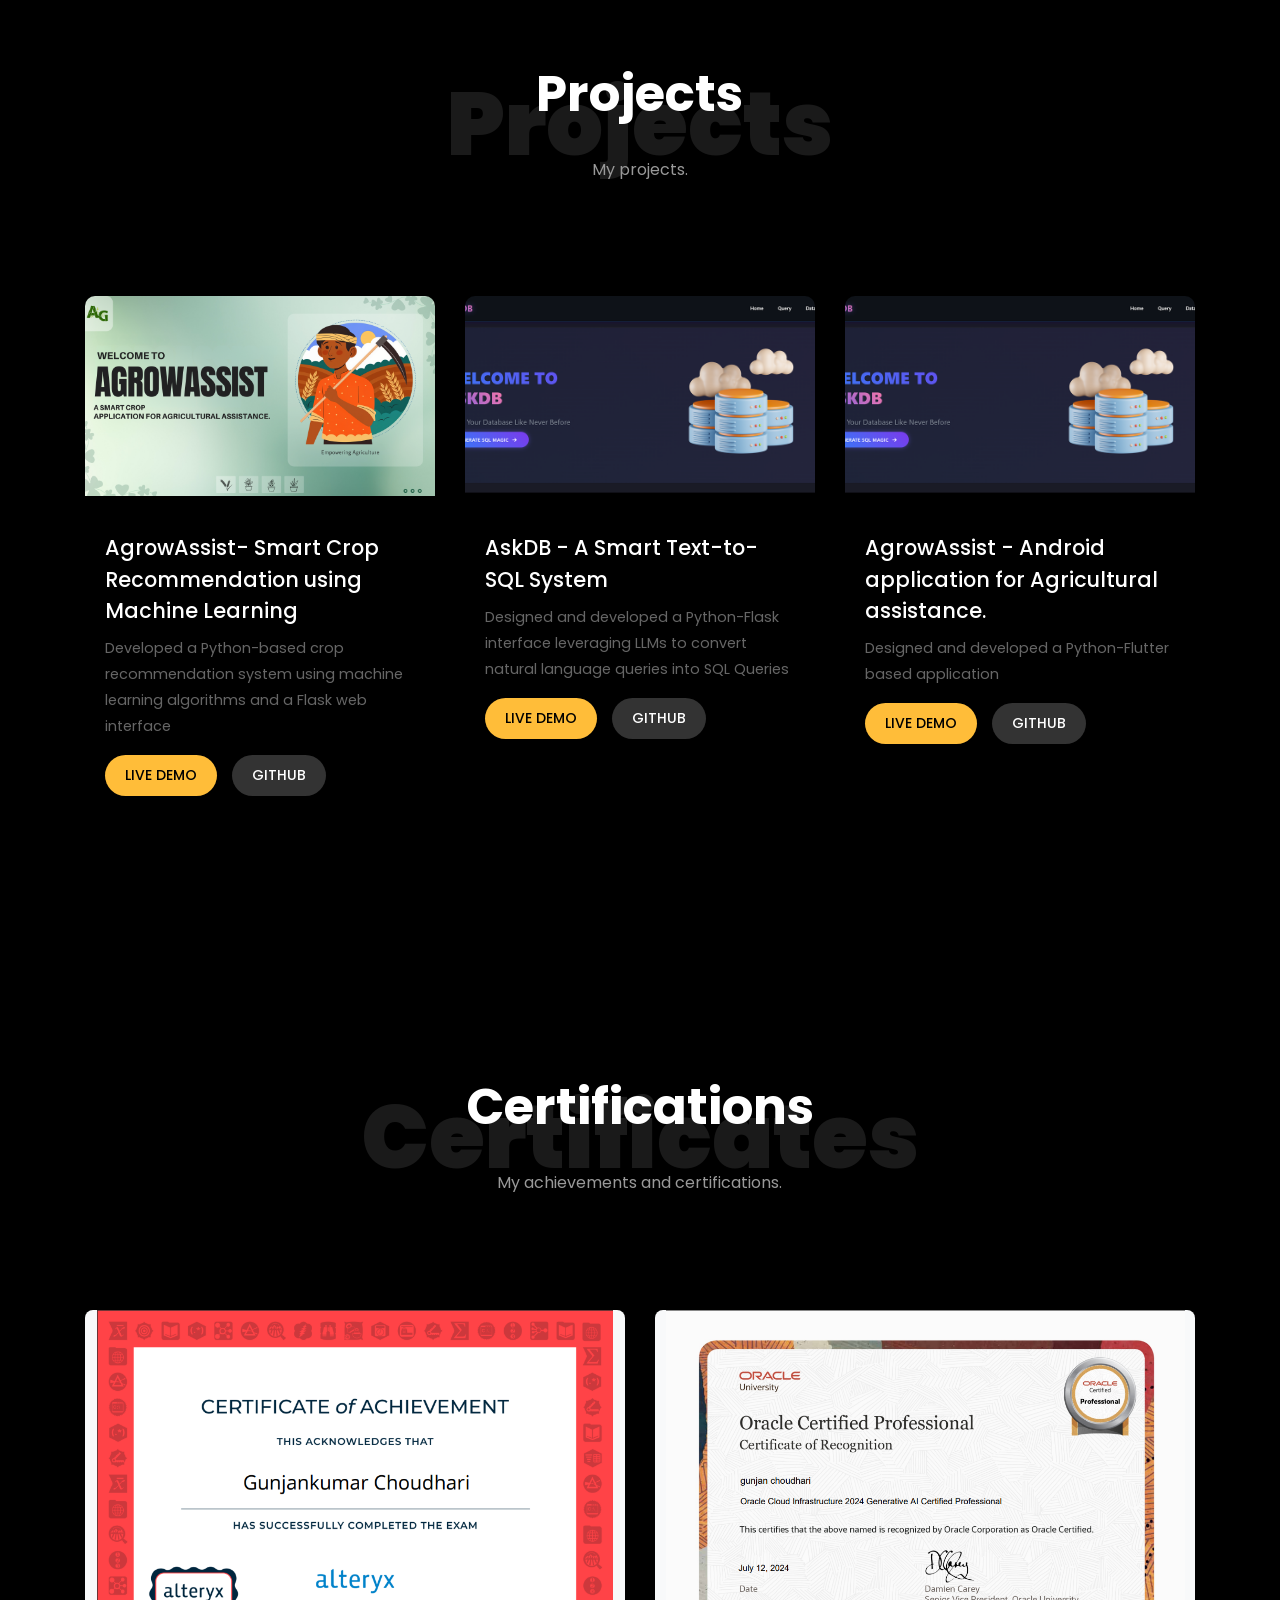
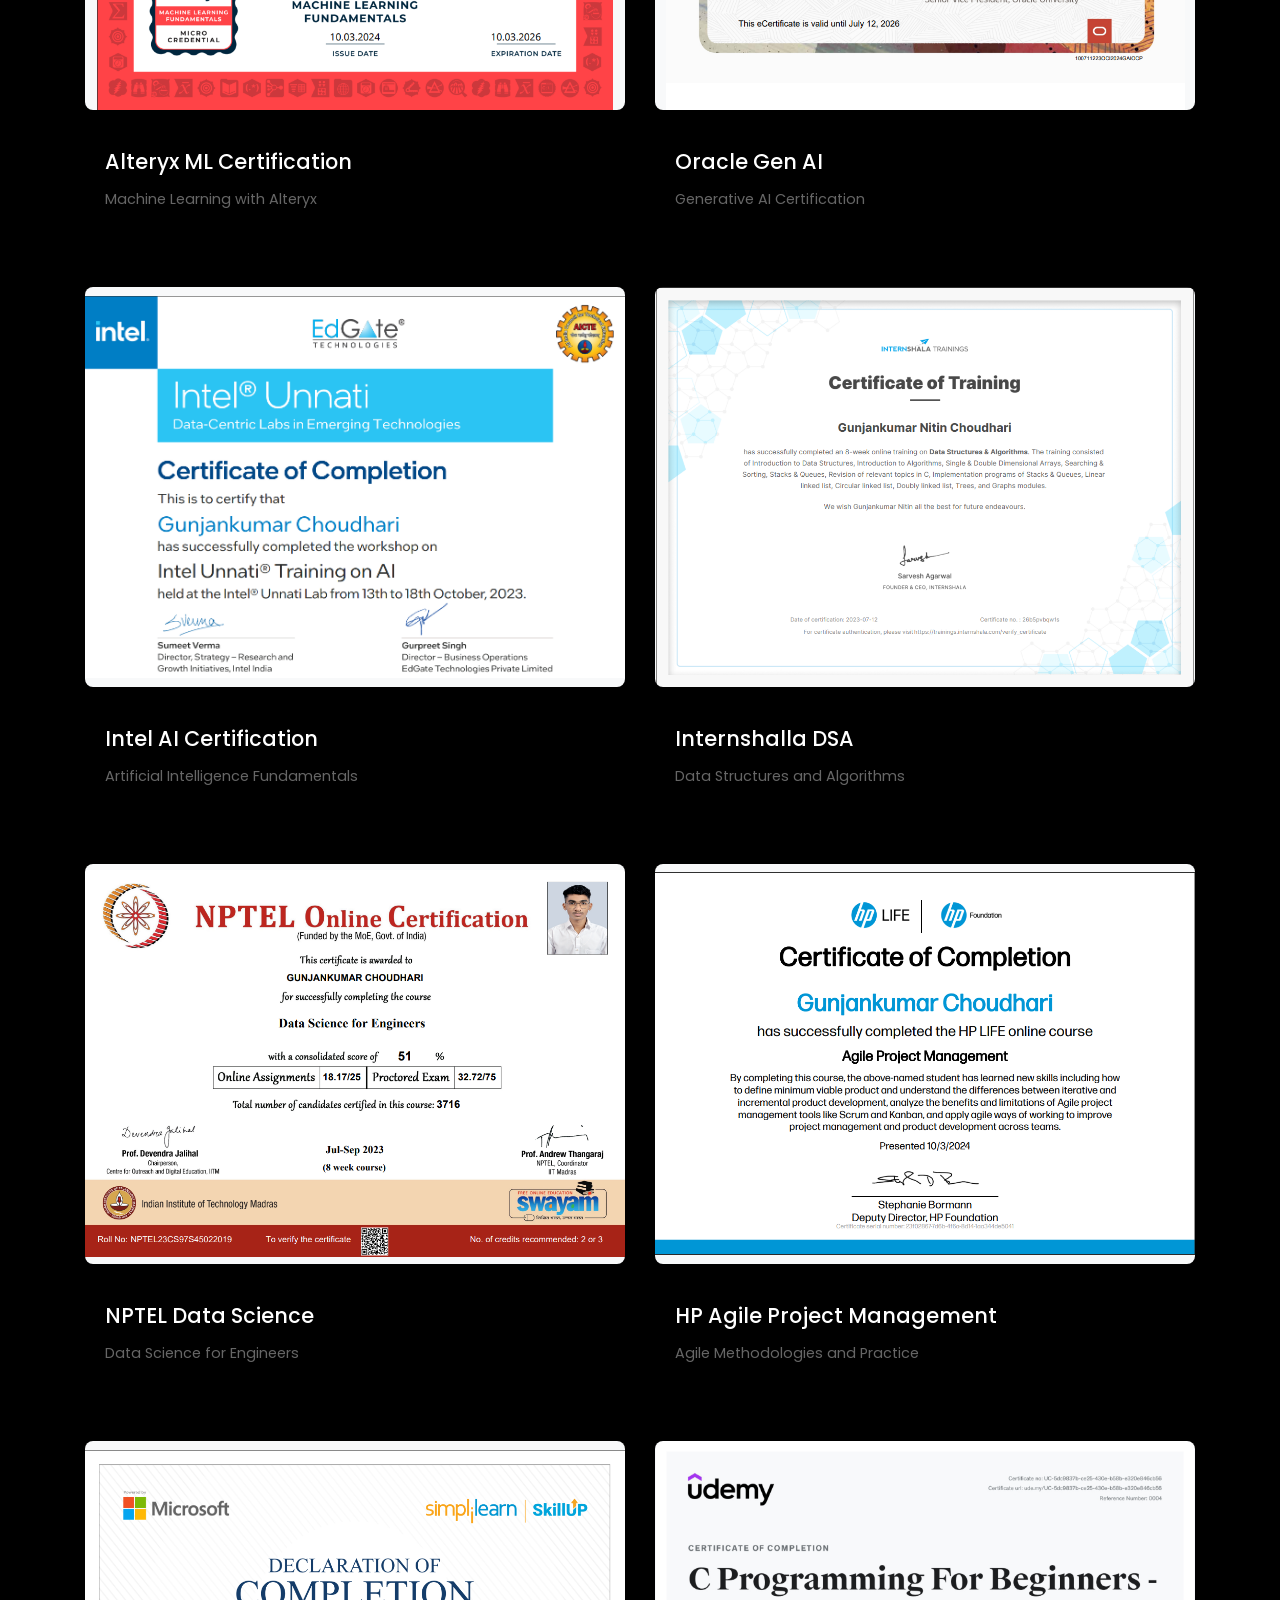
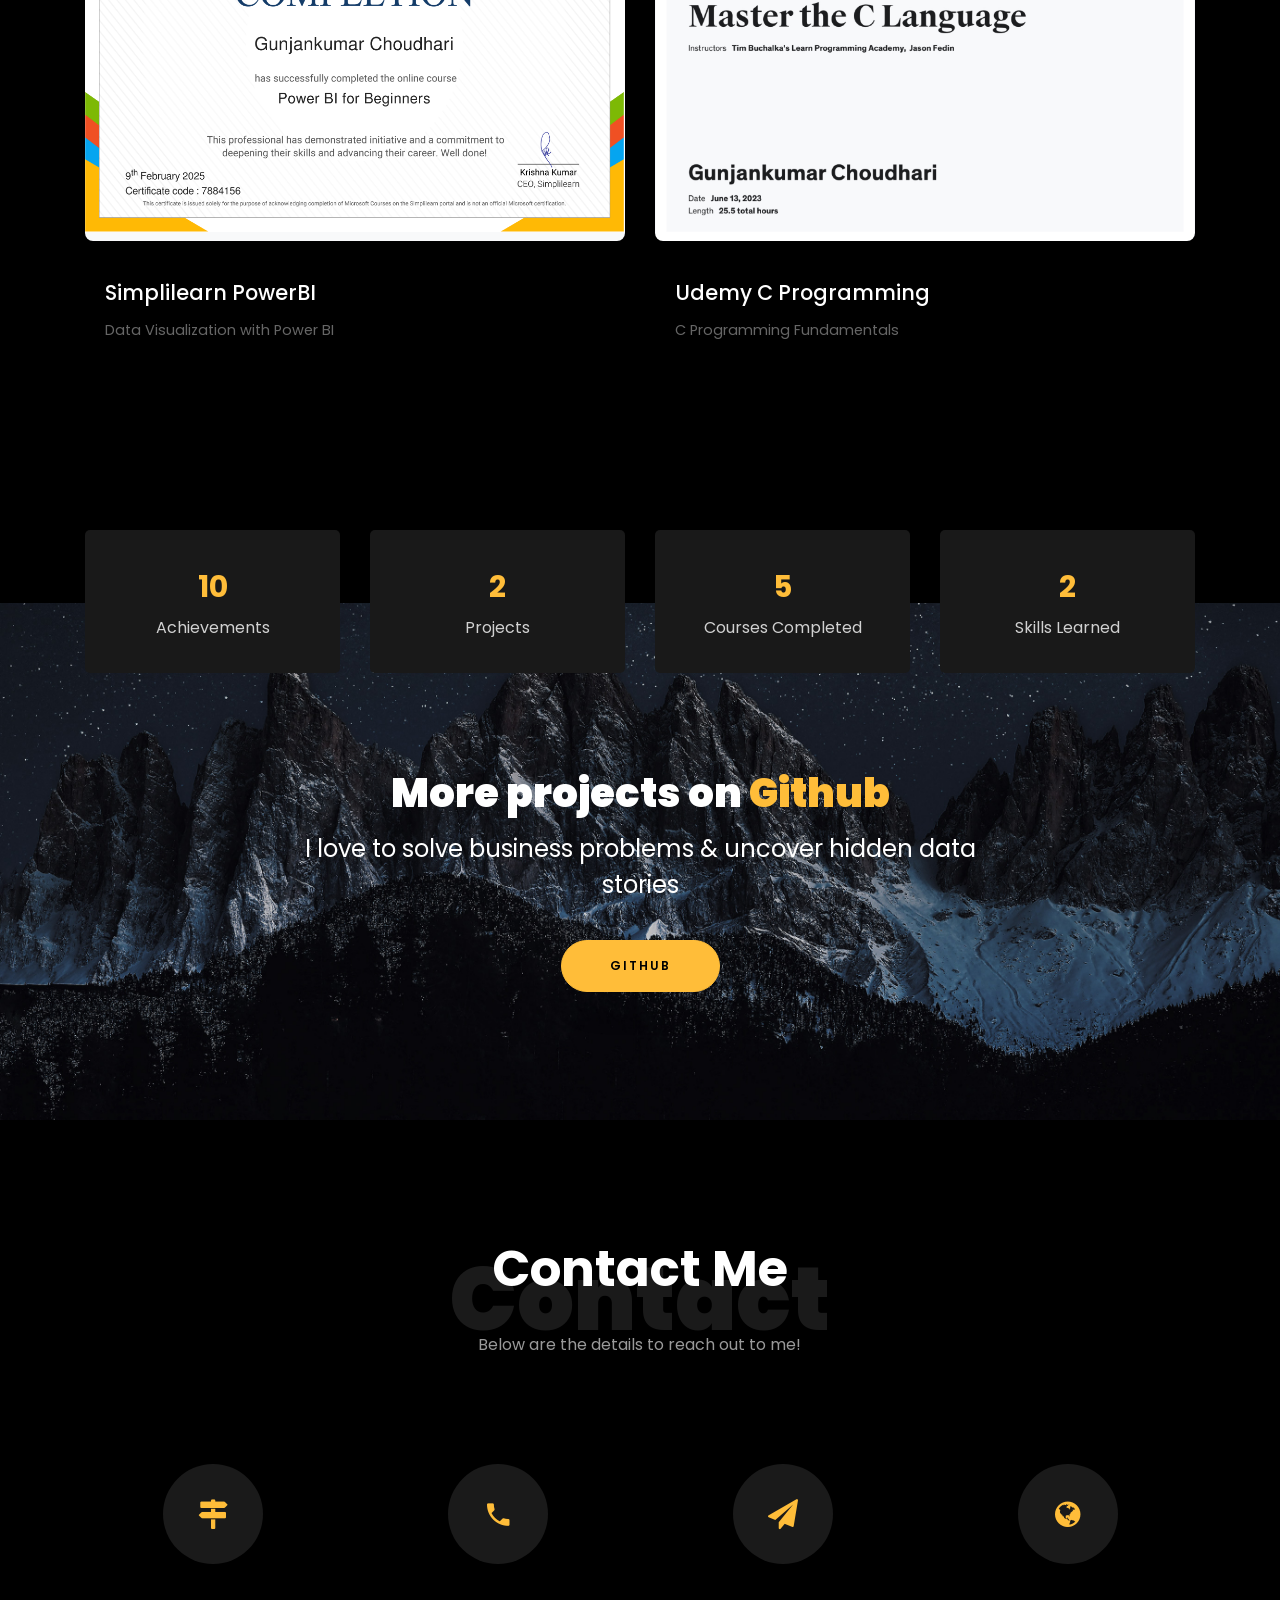
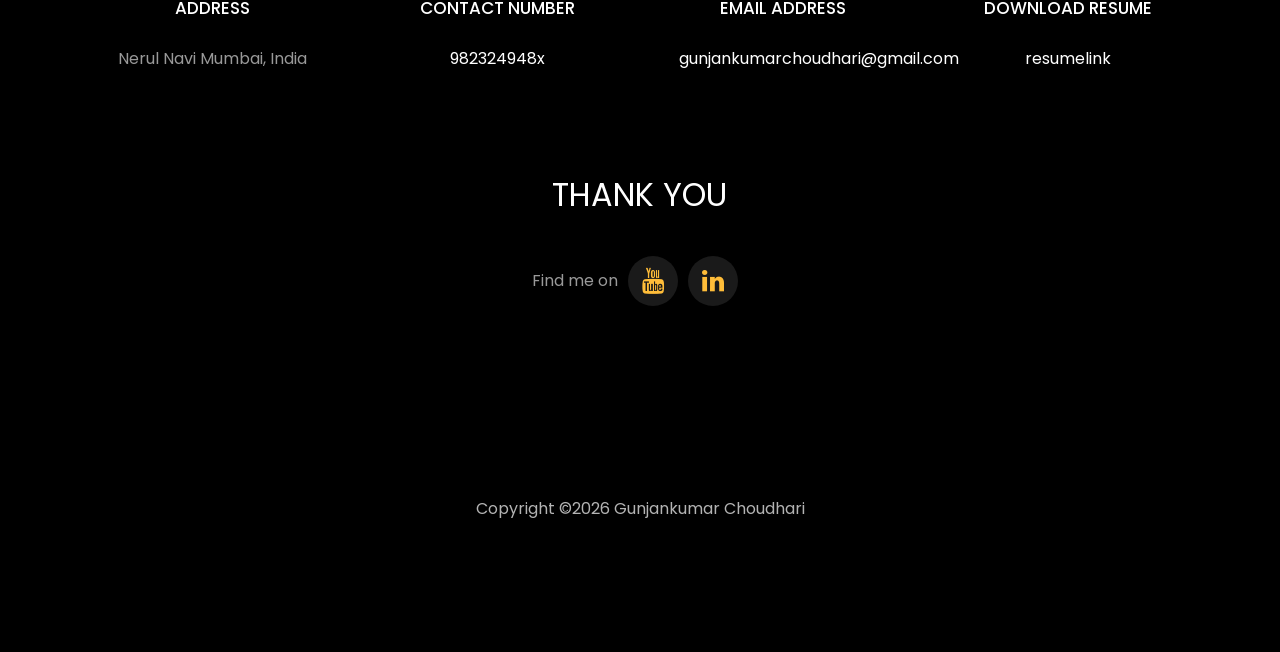
==== commit 7534a549: "Initial commit" ====
--- a/index.html
+++ b/index.html
@@ -116,6 +116,14 @@
 
 
   </head>
+
+ 
+  <script src="https://cdn.botpress.cloud/webchat/v2.2/inject.js"></script>
+  <script src="https://files.bpcontent.cloud/2025/02/24/13/20250224131421-T9HLP6BX.js"></script>
+	  
+    
+
+
   <body data-spy="scroll" data-target=".site-navbar-target" data-offset="300">
 	  
 	  
@@ -373,8 +381,8 @@
     			<div class="col-md-6">
     				<div class="resume-wrap ftco-animate">
     					<span class="date">2022-2026</span>
-    					<h2>Bachelor of Engineering</h2>
-    					<span class="position">Ramrao Adhik Institute of Technolgy </span>
+    					<h2>Ramrao Adhik Institute of Technolgy</h2>
+    					<span class="position">Bachelor of Engineering</span>
     					<p class="mt-4">CGPA - 9.35</p>
     				</div>
     			</div>
@@ -382,8 +390,8 @@
     			<div class="col-md-6">
     				<div class="resume-wrap ftco-animate">
     					<span class="date">2020-2022</span>
-    					<h2>Higher Secondary School</h2>
-    					<span class="position">Taywade College</span>
+    					<h2>Taywade College</h2>
+    					<span class="position">Higher Secondary School</span>
     					<p class="mt-4">Grade: 78%</p>
     				</div>
 				</div>
@@ -428,7 +436,7 @@
 							<p>Designed and developed a Python-Flask interface leveraging LLMs to convert natural language queries into SQL Queries</p>
 							<div class="project-links">
 								<a href="#" class="btn-demo" target="_blank">Live Demo</a>
-								<a href="https://github.com/Gunjankumar55/askDB-" class="btn-github" target="_blank">GitHub</a>
+								<a href="https://github.com/Gunjankumar55/askDB---Smart-text-to-sql-" class="btn-github" target="_blank">GitHub</a>
 							</div>
 						</div>
 					</div>
@@ -443,7 +451,7 @@
 							<p>Designed and developed a Python-Flutter based  application </p>
 							<div class="project-links">
 								<a href="#" class="btn-demo" target="_blank">Live Demo</a>
-								<a href="https://github.com/Gunjankumar55/askDB-" class="btn-github" target="_blank">GitHub</a>
+								<a href="https://github.com/Gunjankumar55/askDB---Smart-text-to-sql-" class="btn-github" target="_blank">GitHub</a>
 							</div>
 						</div>
 					</div>
@@ -599,8 +607,24 @@
           <div class="col-md d-flex justify-content-center counter-wrap ftco-animate">
             <div class="block-18">
               <div class="text">
-                <strong class="number" data-number="20">0</strong>
+                <strong class="number" data-number="20">5</strong>
                 <span>Achievements</span>
+              </div>
+            </div>
+          </div>
+          <div class="col-md d-flex justify-content-center counter-wrap ftco-animate">
+            <div class="block-18">
+              <div class="text">
+                <strong class="number" data-number="5">3</strong>
+                <span>Projects</span>
+              </div>
+            </div>
+          </div>
+          <div class="col-md d-flex justify-content-center counter-wrap ftco-animate">
+            <div class="block-18">
+              <div class="text">
+                <strong class="number" data-number="10">0"+"</strong>
+                <span>Courses Completed</span>
               </div>
             </div>
           </div>
@@ -608,23 +632,7 @@
             <div class="block-18">
               <div class="text">
                 <strong class="number" data-number="5">0</strong>
-                <span>Projects</span>
-              </div>
-            </div>
-          </div>
-          <div class="col-md d-flex justify-content-center counter-wrap ftco-animate">
-            <div class="block-18">
-              <div class="text">
-                <strong class="number" data-number="1000">0</strong>
-                <span>Mentored Students</span>
-              </div>
-            </div>
-          </div>
-          <div class="col-md d-flex justify-content-center counter-wrap ftco-animate">
-            <div class="block-18">
-              <div class="text">
-                <strong class="number" data-number="500">0</strong>
-                <span>Cups of coffee</span>
+                <span>Skills Learned</span>
               </div>
             </div>
           </div>
@@ -665,7 +673,7 @@
           			<span class="icon-map-signs"></span>
           		</div>
           		<h3 class="mb-4">Address</h3>
-	            <p>Navi Mumbai, India</p>
+	            <p>Nerul Navi Mumbai, India</p>
 	          </div>
           </div>
           <div class="col-md-6 col-lg-3 d-flex ftco-animate">
@@ -674,7 +682,7 @@
           			<span class="icon-phone2"></span>
           		</div>
           		<h3 class="mb-4">Contact Number</h3>
-	            <p><a href="tel://0101010101">+ 0 101 0101 1</a></p>
+	            <p><a href="tel://0101010101">982324948x</a></p>
 	          </div>
           </div>
           <div class="col-md-6 col-lg-3 d-flex ftco-animate">
@@ -683,7 +691,7 @@
           			<span class="icon-paper-plane"></span>
           		</div>
           		<h3 class="mb-4">Email Address</h3>
-	            <p><a href="mailto:info@yoursite.com">conctact@domainname.com</a></p>
+	            <p><a href="mailto:info@yoursite.com">gunjankumarchoudhari@gmail.com</a></p>
 	          </div>
           </div>
           <div class="col-md-6 col-lg-3 d-flex ftco-animate">
@@ -701,17 +709,15 @@
 			<br>
 			<div class="row justify-content-center">
 				<div class="col-md-7 ftco-animate text-center">
-					<h2>Have a<span> Question?  </span> <a href="https://forms.gle/uLaTShUKXraAvHJ77" class="btn btn-primary py-3 px-5">Click Here</a> </h2>
+					<h2><span> THANK YOU </span></h2>
 				</div>
 			</div>
 				<br>
 					<ul class="ftco-footer-social list-unstyled d-flex justify-content-center align-items-center mb-0">
 					  <li class="ftco-animate normal-txt">Find me on  </li>
-					  <li class="ftco-animate"><a href="https://www.youtube.com/@RishabhMishraOfficial"><span class="icon-youtube"></span></a></li>
+					  <li class="ftco-animate"><a href="https://www.youtube.com/@CodeSpirit_5"><span class="icon-youtube"></span></a></li>
 					  <li class="ftco-animate"><a href="https://www.linkedin.com/in/gunjankumarchoudhari/"><span class="icon-linkedin"></span></a></li>  
-					  <li class="ftco-animate"><a href="https://twitter.com/rishabhnmishra"><span class="icon-twitter"></span></a></li>
-					  <li class="ftco-animate"><a href="https://twitter.com/rishabhnmishra"><span class="icon-facebook"></span></a></li>
-				      <li class="ftco-animate"><a href="https://www.instagram.com/rishabhnmishra/"><span class="icon-instagram"></span></a></li>
+
 					</ul>
 				<br>
 		   </div>
@@ -727,7 +733,7 @@
 			<div class="col-md-12 text-center">
   
 			  <p><!-- Link back to Colorlib can't be removed. Template is licensed under CC BY 3.0. -->
-	Copyright &copy;<script>document.write(new Date().getFullYear());</script> All rights reserved | This template is made with <i class="icon-heart color-danger" aria-hidden="true"></i> by <a href="https://colorlib.com" target="_blank">Colorlib</a>
+	Copyright &copy;<script>document.write(new Date().getFullYear());</script>  Gunjankumar Choudhari <a href="https://colorlib.com" target="_blank"></a>
 	<!-- Link back to Colorlib can't be removed. Template is licensed under CC BY 3.0. --></p>
 			</div>
 		  </div>
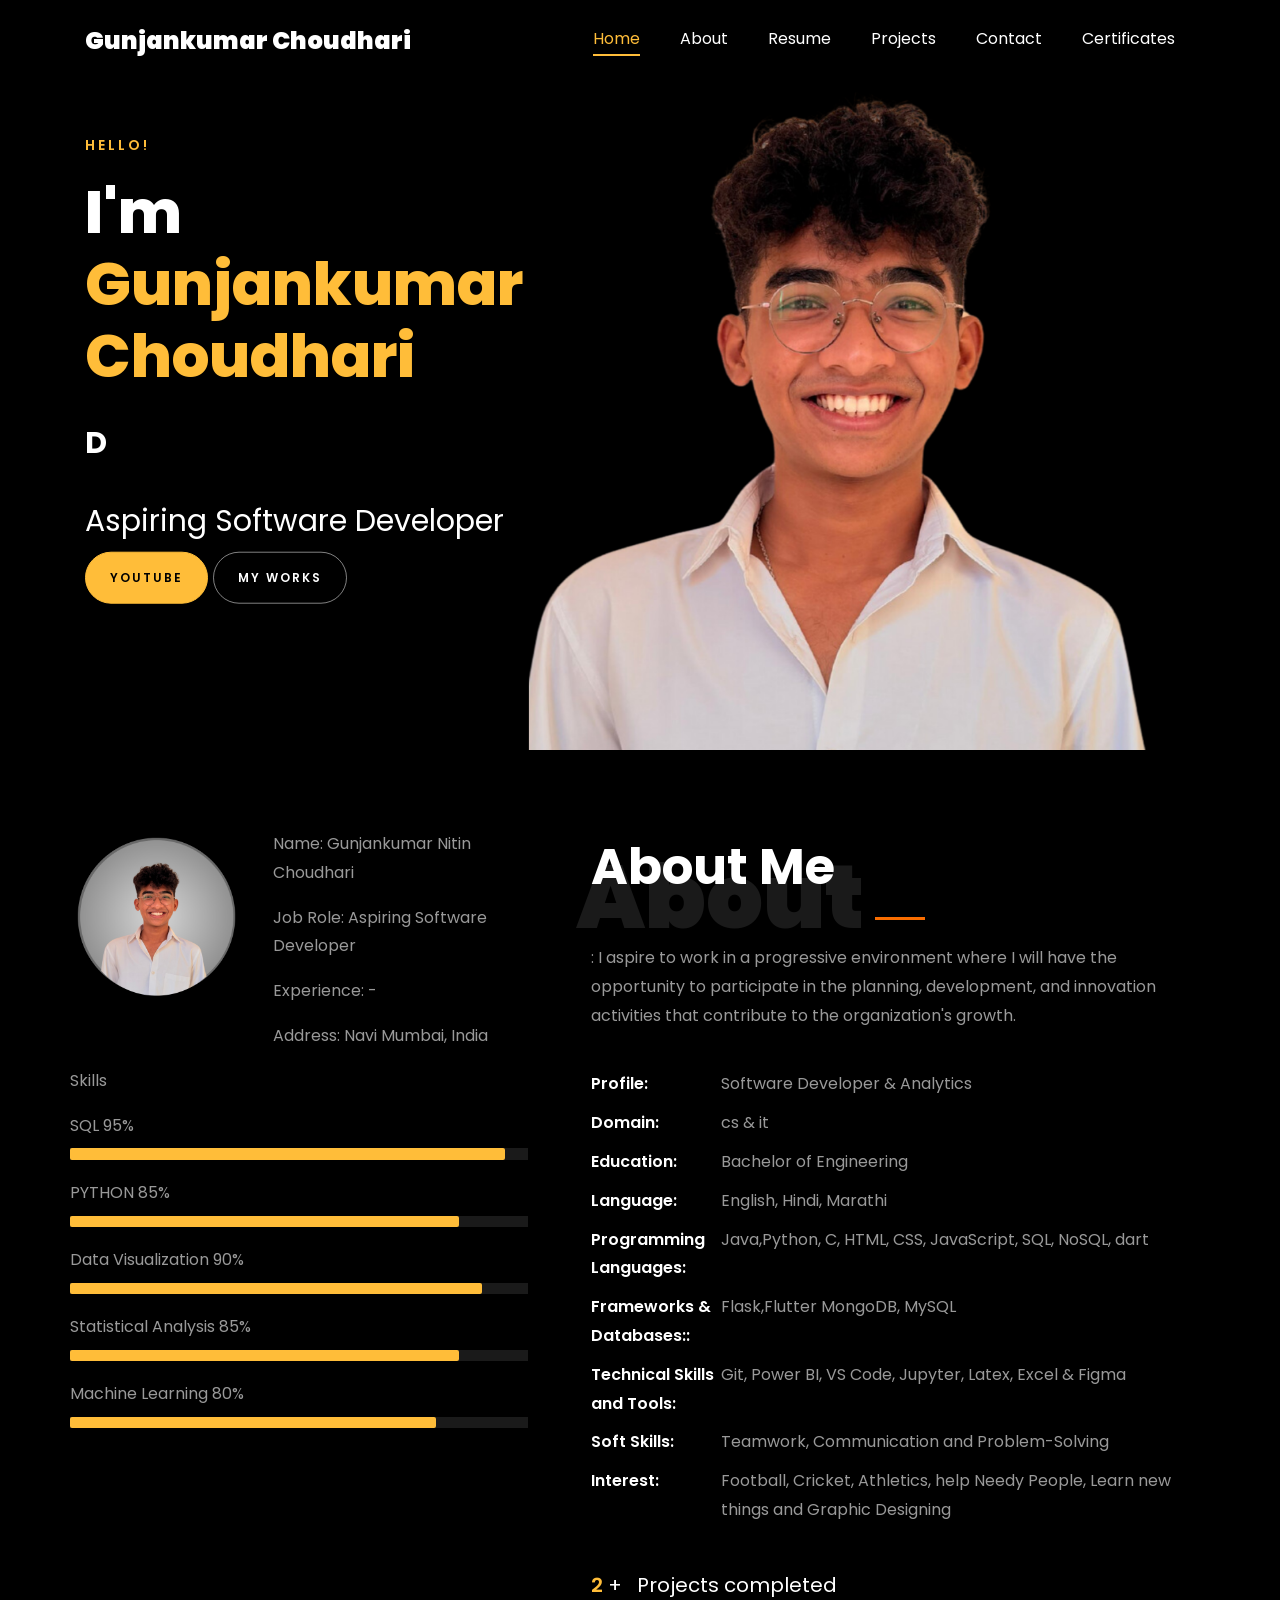
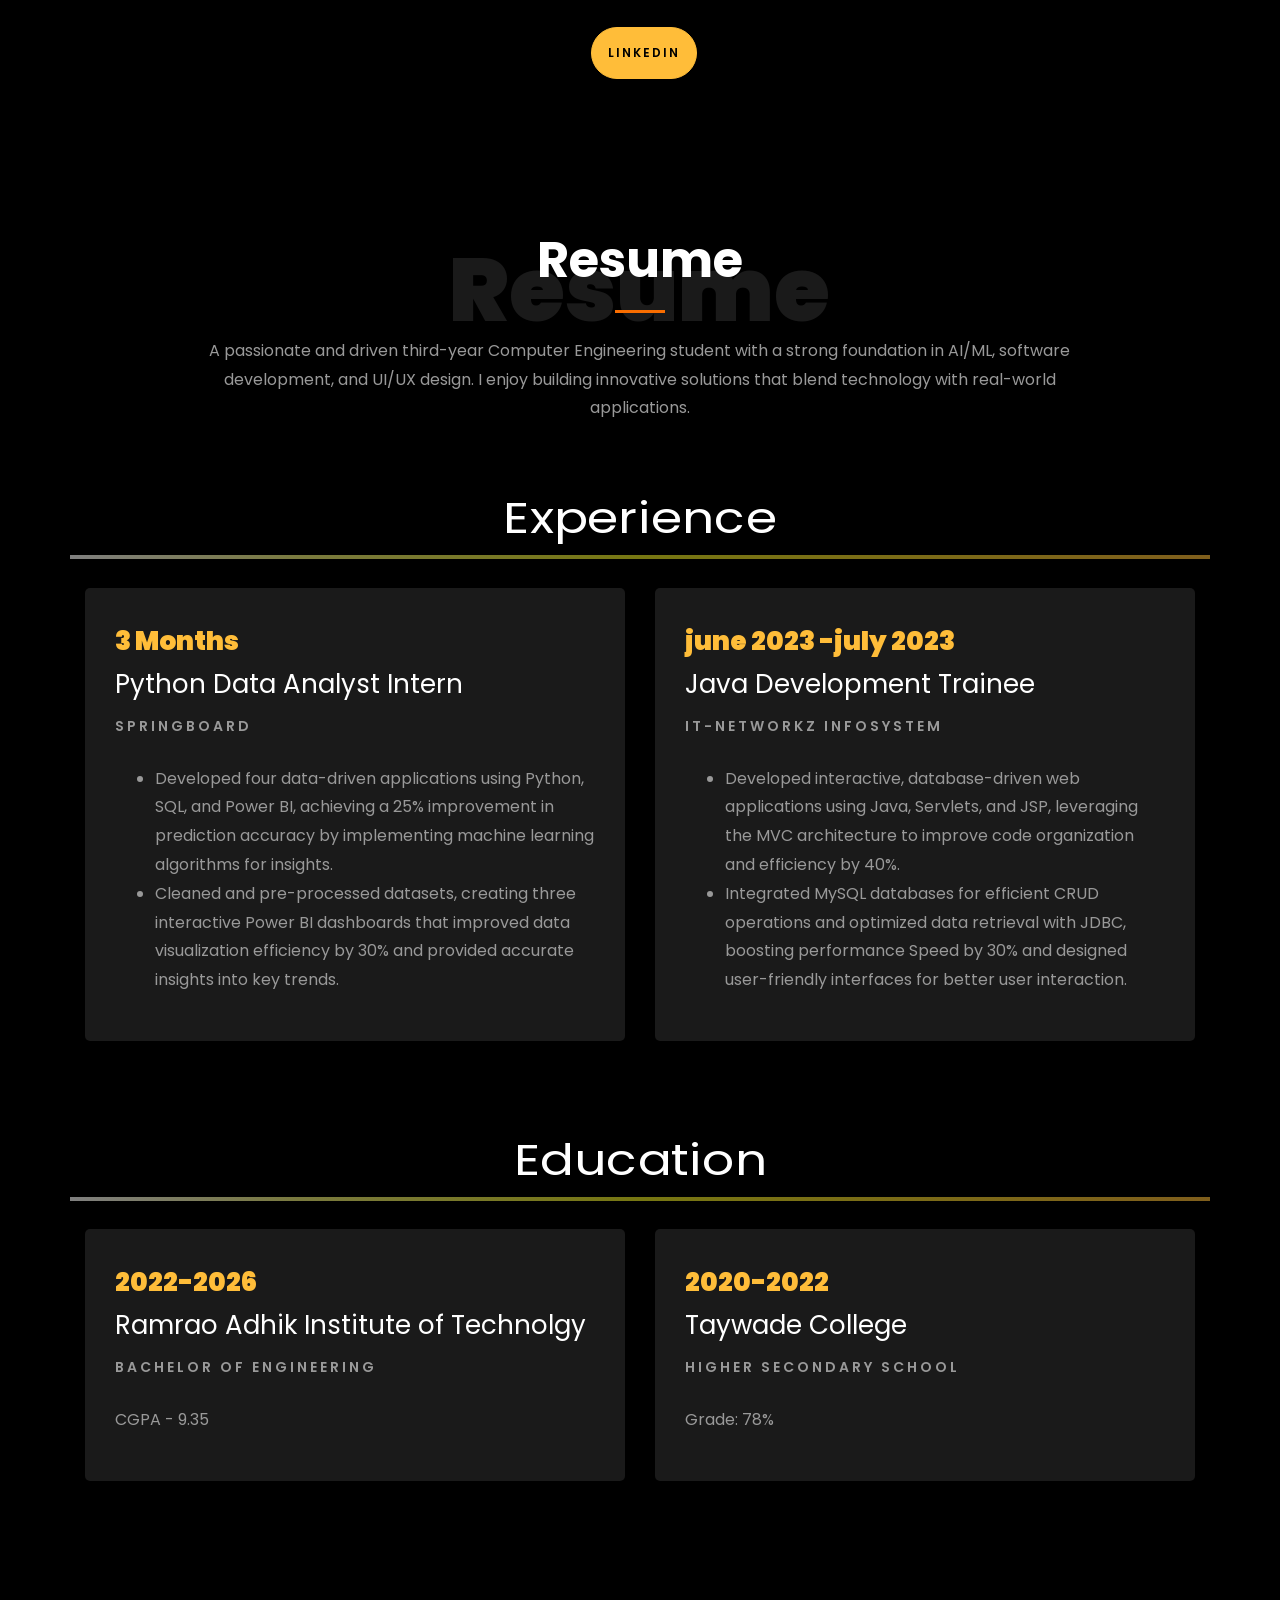
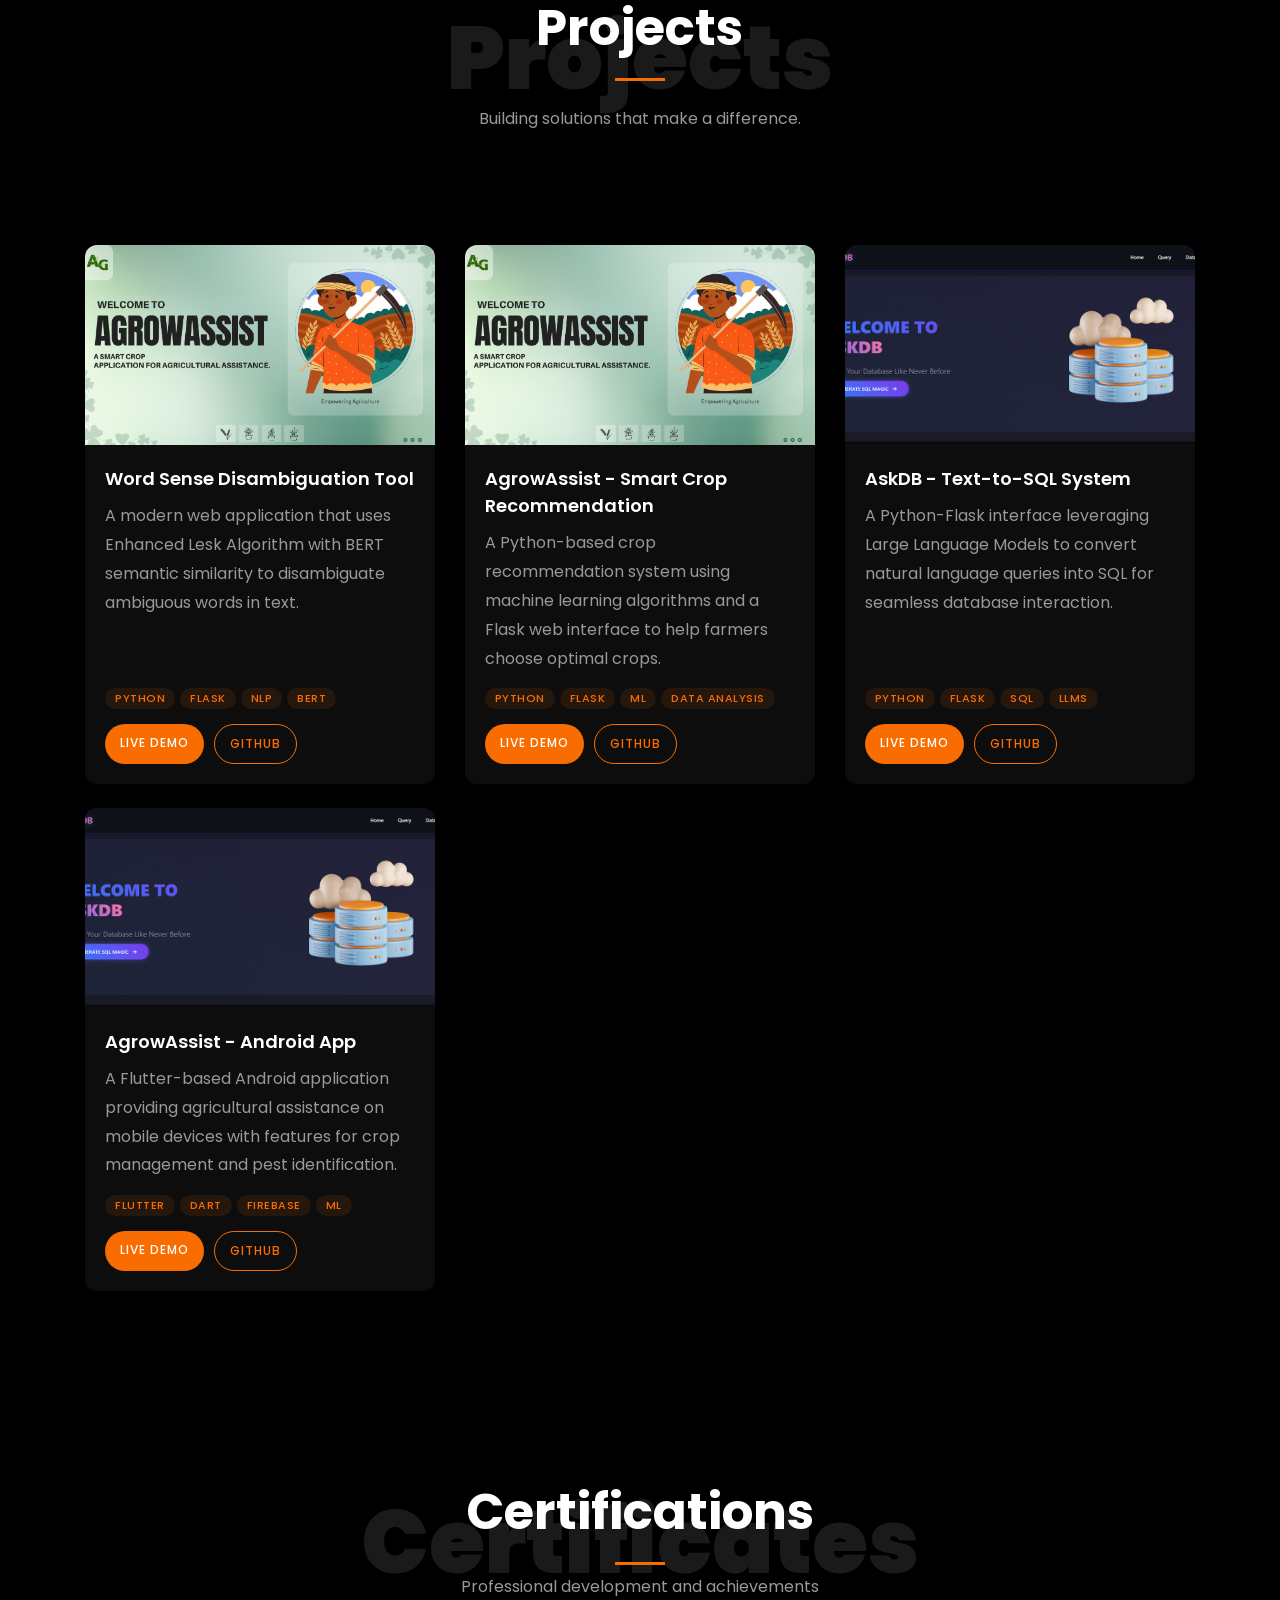
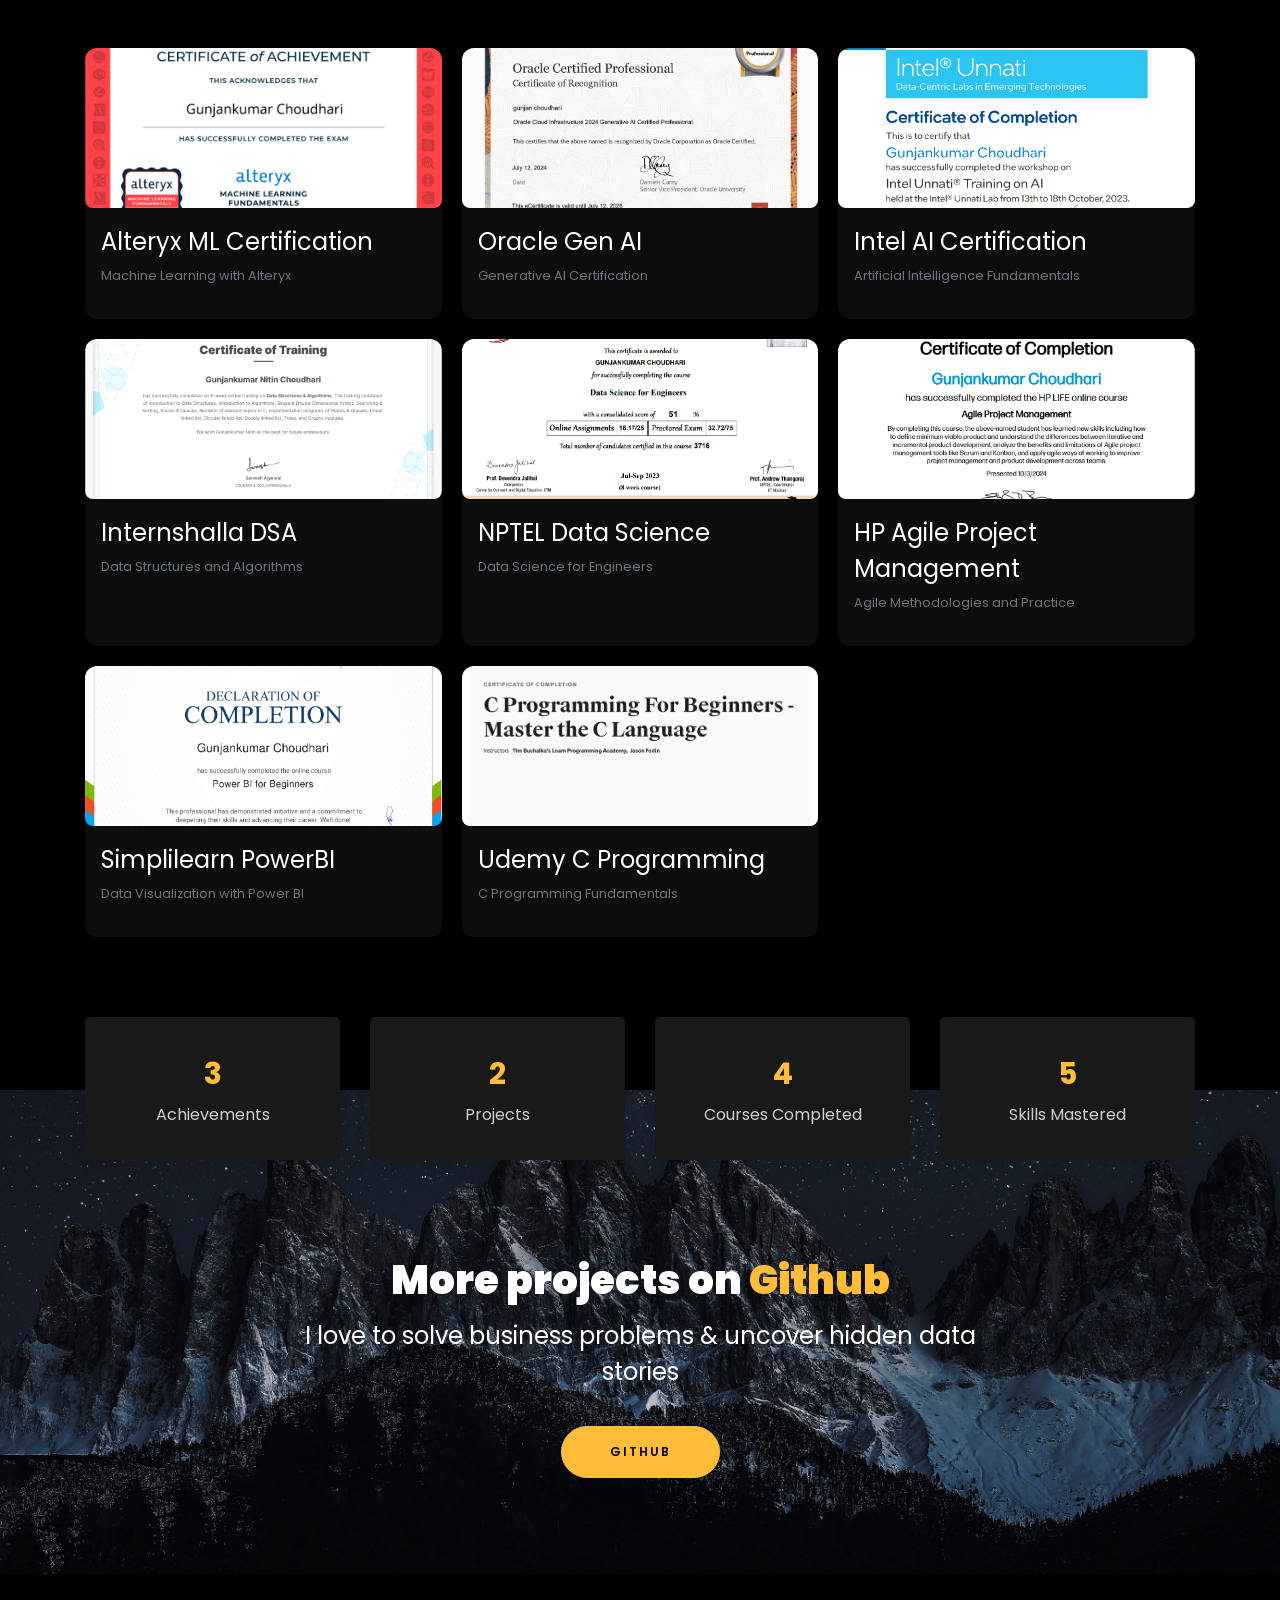
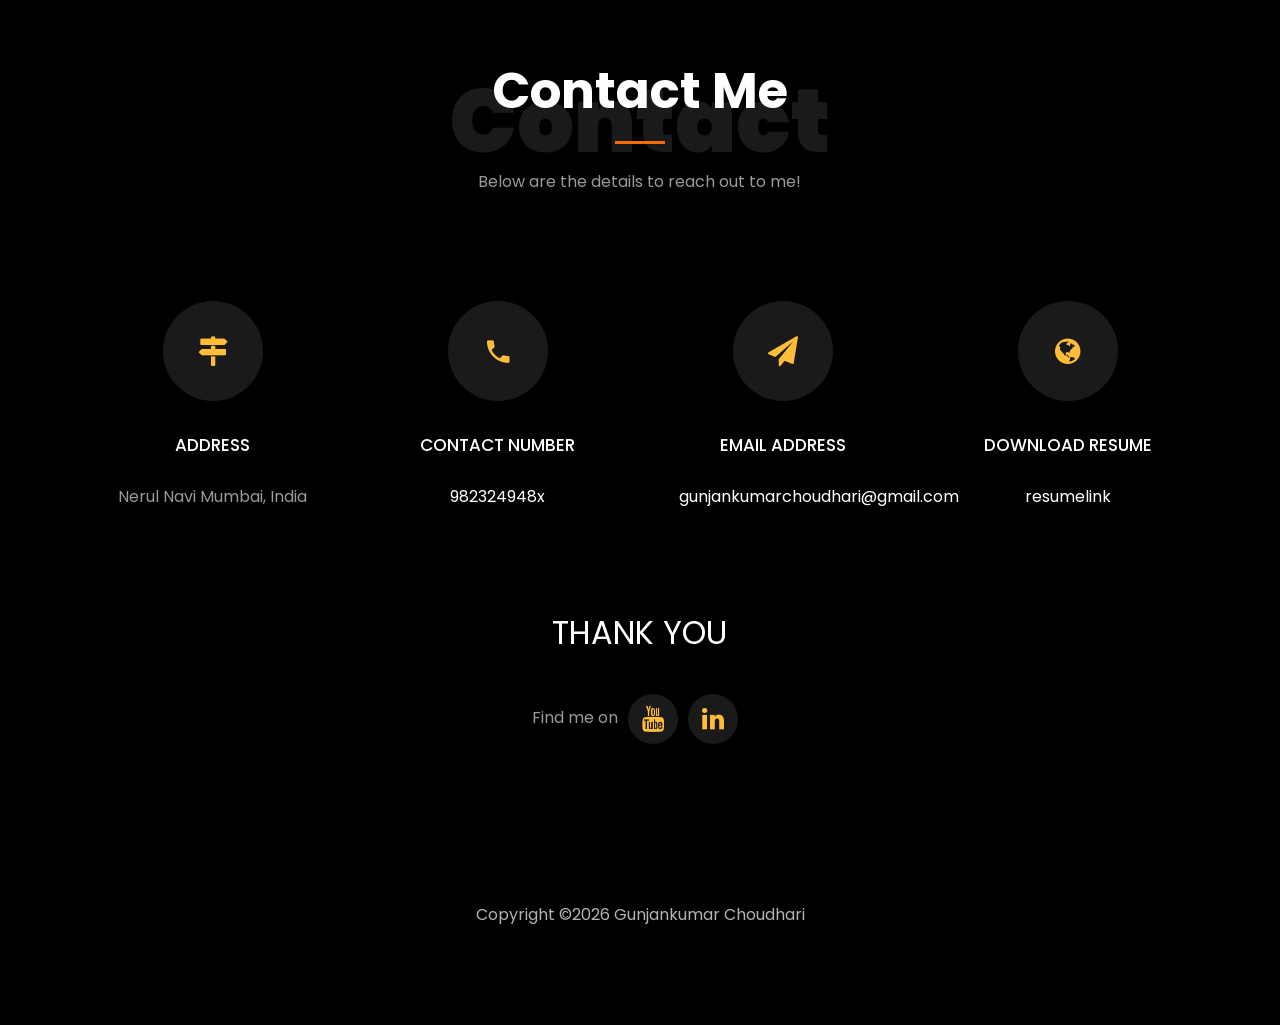
==== commit 848be7db: "Add certificate gallery and project sections with modern styling" ====
--- a/index.html
+++ b/index.html
@@ -111,6 +111,236 @@
   transform: scale(1.1);
 }
 
+/* Certificate styling */
+.certificate-gallery {
+  display: grid;
+  grid-template-columns: repeat(auto-fill, minmax(300px, 1fr));
+  gap: 20px;
+  margin-top: 30px;
+}
+
+.certificate-item {
+  background: rgba(255, 255, 255, 0.05);
+  border-radius: 12px;
+  overflow: hidden;
+  box-shadow: 0 5px 15px rgba(0, 0, 0, 0.1);
+  transition: all 0.3s ease;
+  height: 100%;
+}
+
+.certificate-item:hover {
+  transform: translateY(-5px);
+  box-shadow: 0 8px 20px rgba(0, 0, 0, 0.15);
+}
+
+.certificate-img {
+  height: 160px !important;
+  background-position: center !important;
+  background-size: cover !important;
+  border-radius: 8px;
+  cursor: pointer;
+}
+
+/* Certificate Modal */
+.certificate-modal {
+  display: none;
+  position: fixed;
+  z-index: 9999;
+  padding-top: 50px;
+  left: 0;
+  top: 0;
+  width: 100%;
+  height: 100%;
+  background-color: rgba(0, 0, 0, 0.9);
+  justify-content: center;
+  align-items: flex-start;
+  overflow-y: auto;
+}
+
+.certificate-modal-content {
+  background-color: #fefefe;
+  margin: auto;
+  padding: 20px;
+  border-radius: 8px;
+  max-width: 800px;
+  width: 90%;
+  box-shadow: 0 5px 15px rgba(0, 0, 0, 0.3);
+  position: relative;
+}
+
+.certificate-modal-content img {
+  width: 100%;
+  border-radius: 4px;
+}
+
+.certificate-modal-content h2 {
+  margin-bottom: 15px;
+  color: #000;
+}
+
+.close-modal {
+  position: absolute;
+  top: 10px;
+  right: 15px;
+  color: #333;
+  font-size: 28px;
+  font-weight: bold;
+  cursor: pointer;
+  transition: all 0.3s;
+}
+
+.close-modal:hover {
+  color: #f96d00;
+}
+
+/* Modern card styles */
+.project-card {
+  border-radius: 12px;
+  overflow: hidden;
+  box-shadow: 0 5px 15px rgba(0, 0, 0, 0.1);
+  transition: all 0.3s ease;
+  height: 100%;
+  display: flex;
+  flex-direction: column;
+  background-color: rgba(255, 255, 255, 0.05);
+  backdrop-filter: blur(10px);
+}
+
+.project-card:hover {
+  transform: translateY(-5px);
+  box-shadow: 0 10px 25px rgba(0, 0, 0, 0.2);
+}
+
+.project-img {
+  height: 200px;
+  background-size: cover;
+  background-position: center;
+}
+
+.project-content {
+  padding: 20px;
+  flex-grow: 1;
+  display: flex;
+  flex-direction: column;
+}
+
+.project-title {
+  font-size: 18px;
+  font-weight: 600;
+  margin-bottom: 10px;
+}
+
+.project-desc {
+  margin-bottom: 15px;
+  flex-grow: 1;
+}
+
+.project-links {
+  display: flex;
+  gap: 10px;
+  margin-top: auto;
+}
+
+.btn-demo, .btn-github {
+  padding: 8px 15px;
+  border-radius: 30px;
+  text-transform: uppercase;
+  font-size: 12px;
+  letter-spacing: 1px;
+  display: inline-block;
+  transition: all 0.3s;
+  text-decoration: none;
+}
+
+.btn-demo {
+  background: #f96d00;
+  color: white;
+}
+
+.btn-github {
+  background: transparent;
+  border: 1px solid #f96d00;
+  color: #f96d00;
+}
+
+.btn-demo:hover, .btn-github:hover {
+  opacity: 0.85;
+  transform: translateY(-2px);
+}
+
+/* Tech stack badges */
+.tech-stack {
+  display: flex;
+  flex-wrap: wrap;
+  gap: 5px;
+  margin-bottom: 15px;
+}
+
+.badge {
+  padding: 5px 10px;
+  border-radius: 30px;
+  font-size: 11px;
+  font-weight: 500;
+  text-transform: uppercase;
+  letter-spacing: 0.5px;
+}
+
+.badge-light {
+  background-color: rgba(249, 109, 0, 0.1);
+  color: #f96d00;
+}
+
+/* Modern sections */
+.ftco-section {
+  padding: 5rem 0;
+}
+
+.heading-section h2 {
+  font-weight: 700;
+  position: relative;
+  padding-bottom: 15px;
+}
+
+.heading-section h2:after {
+  content: '';
+  position: absolute;
+  left: 50%;
+  bottom: 0;
+  transform: translateX(-50%);
+  width: 50px;
+  height: 3px;
+  background: #f96d00;
+}
+
+/* Improved counters */
+.block-18 {
+  padding: 30px;
+  background: rgba(255, 255, 255, 0.05);
+  border-radius: 10px;
+  backdrop-filter: blur(5px);
+  box-shadow: 0 5px 15px rgba(0, 0, 0, 0.1);
+  transition: all 0.3s;
+}
+
+.block-18:hover {
+  transform: translateY(-5px);
+  box-shadow: 0 8px 20px rgba(0, 0, 0, 0.15);
+}
+
+/* Mobile responsive fixes */
+@media (max-width: 768px) {
+  .certificate-gallery {
+    grid-template-columns: repeat(auto-fill, minmax(250px, 1fr));
+  }
+  
+  .certificate-img {
+    height: 140px !important;
+  }
+  
+  .project-img {
+    height: 160px;
+  }
+}
 
 </style>
 
@@ -408,17 +638,44 @@
 				<div class="col-md-7 heading-section text-center ftco-animate">
 					<h1 class="big big-2">Projects</h1>
 					<h2 class="mb-4">Projects</h2>
-					<p>My projects.</p>
+					<p>Building solutions that make a difference.</p>
 				</div>
 			</div>
-			<div class="row d-flex">
-				<div class="col-md-4 d-flex ftco-animate">
-					<div class="blog-entry justify-content-end">
-						<div class="block-20 zoom-effect" style="background-image: url('images/proj_1.png');">
+			<div class="row">
+				<!-- New WSD Project -->
+				<div class="col-md-4 mb-4">
+					<div class="project-card ftco-animate">
+						<div class="project-img" style="background-image: url('images/proj_1.png');"></div>
+						<div class="project-content">
+							<h3 class="project-title">Word Sense Disambiguation Tool</h3>
+							<p class="project-desc">A modern web application that uses Enhanced Lesk Algorithm with BERT semantic similarity to disambiguate ambiguous words in text.</p>
+							<div class="tech-stack">
+								<span class="badge badge-light">Python</span>
+								<span class="badge badge-light">Flask</span>
+								<span class="badge badge-light">NLP</span>
+								<span class="badge badge-light">BERT</span>
+							</div>
+							<div class="project-links">
+								<a href="#" class="btn-demo" target="_blank">Live Demo</a>
+								<a href="https://github.com/Gunjankumar55/LESK_BERT_WSD" class="btn-github" target="_blank">GitHub</a>
+							</div>
 						</div>
-						<div class="text mt-3 float-right d-block">
-							<h3 class="heading">AgrowAssist- Smart Crop Recommendation using Machine Learning</h3>
-							<p>Developed a Python-based crop recommendation system using machine learning algorithms and a Flask web interface</p>
+					</div>
+				</div>
+				
+				<!-- AgrowAssist Project -->
+				<div class="col-md-4 mb-4">
+					<div class="project-card ftco-animate">
+						<div class="project-img" style="background-image: url('images/proj_1.png');"></div>
+						<div class="project-content">
+							<h3 class="project-title">AgrowAssist - Smart Crop Recommendation</h3>
+							<p class="project-desc">A Python-based crop recommendation system using machine learning algorithms and a Flask web interface to help farmers choose optimal crops.</p>
+							<div class="tech-stack">
+								<span class="badge badge-light">Python</span>
+								<span class="badge badge-light">Flask</span>
+								<span class="badge badge-light">ML</span>
+								<span class="badge badge-light">Data Analysis</span>
+							</div>
 							<div class="project-links">
 								<a href="https://gkc55-agrocrop.hf.space/" class="btn-demo" target="_blank">Live Demo</a>
 								<a href="https://github.com/Gunjankumar55/Agroassist---Smart-Crop-Recommendation-using-ML" class="btn-github" target="_blank">GitHub</a>
@@ -426,14 +683,20 @@
 						</div>
 					</div>
 				</div>
-	
-				<div class="col-md-4 d-flex ftco-animate">
-					<div class="blog-entry justify-content-end">
-						<div class="block-20 zoom-effect" style="background-image: url('images/proj_2.png');">
-						</div>
-						<div class="text mt-3 float-right d-block">
-							<h3 class="heading">AskDB - A Smart Text-to-SQL System</h3>
-							<p>Designed and developed a Python-Flask interface leveraging LLMs to convert natural language queries into SQL Queries</p>
+				
+				<!-- AskDB Project -->
+				<div class="col-md-4 mb-4">
+					<div class="project-card ftco-animate">
+						<div class="project-img" style="background-image: url('images/proj_2.png');"></div>
+						<div class="project-content">
+							<h3 class="project-title">AskDB - Text-to-SQL System</h3>
+							<p class="project-desc">A Python-Flask interface leveraging Large Language Models to convert natural language queries into SQL for seamless database interaction.</p>
+							<div class="tech-stack">
+								<span class="badge badge-light">Python</span>
+								<span class="badge badge-light">Flask</span>
+								<span class="badge badge-light">SQL</span>
+								<span class="badge badge-light">LLMs</span>
+							</div>
 							<div class="project-links">
 								<a href="#" class="btn-demo" target="_blank">Live Demo</a>
 								<a href="https://github.com/Gunjankumar55/askDB---Smart-text-to-sql-" class="btn-github" target="_blank">GitHub</a>
@@ -441,14 +704,20 @@
 						</div>
 					</div>
 				</div>
-
-				<div class="col-md-4 d-flex ftco-animate">
-					<div class="blog-entry justify-content-end">
-						<div class="block-20 zoom-effect" style="background-image: url('images/proj_2.png');">
-						</div>
-						<div class="text mt-3 float-right d-block">
-							<h3 class="heading">AgrowAssist - Android application for Agricultural assistance.</h3>
-							<p>Designed and developed a Python-Flutter based  application </p>
+				
+				<!-- AgrowAssist Android Project -->
+				<div class="col-md-4 mb-4">
+					<div class="project-card ftco-animate">
+						<div class="project-img" style="background-image: url('images/proj_2.png');"></div>
+						<div class="project-content">
+							<h3 class="project-title">AgrowAssist - Android App</h3>
+							<p class="project-desc">A Flutter-based Android application providing agricultural assistance on mobile devices with features for crop management and pest identification.</p>
+							<div class="tech-stack">
+								<span class="badge badge-light">Flutter</span>
+								<span class="badge badge-light">Dart</span>
+								<span class="badge badge-light">Firebase</span>
+								<span class="badge badge-light">ML</span>
+							</div>
 							<div class="project-links">
 								<a href="#" class="btn-demo" target="_blank">Live Demo</a>
 								<a href="https://github.com/Gunjankumar55/askDB---Smart-text-to-sql-" class="btn-github" target="_blank">GitHub</a>
@@ -456,8 +725,6 @@
 						</div>
 					</div>
 				</div>
-	
-				<!-- Repeat similar structure for other projects -->
 			</div>
 		</div>
 	</section>
@@ -468,121 +735,110 @@
 
 	<section class="ftco-section" id="certificates-section">
 		<div class="container">
-			<div class="row justify-content-center mb-5 pb-5">
+			<div class="row justify-content-center mb-4">
 				<div class="col-md-7 heading-section text-center ftco-animate">
 					<h1 class="big big-2">Certificates</h1>
-					<h2 class="mb-4">Certifications</h2>
-					<p>My achievements and certifications.</p>
+					<h2 class="mb-2">Certifications</h2>
+					<p>Professional development and achievements</p>
 				</div>
 			</div>
-			<div class="row d-flex">
+			
+			<div class="certificate-gallery">
 				<!-- Alteryx Certificate -->
-				<div class="col-md-6 d-flex ftco-animate mb-4">
-					<div class="blog-entry justify-content-end w-100">
-						<div class="block-20 zoom-effect certificate-img" 
-							 style="background-image: url('certificates/alteryx - ml.png');"
-							 onclick="openCertificate('certificates/alteryx - ml.png', 'Alteryx ML Certification')">
-						</div>
-						<div class="text mt-3 float-right d-block">
-							<h3 class="heading">Alteryx ML Certification</h3>
-							<p>Machine Learning with Alteryx</p>
-						</div>
+				<div class="certificate-item ftco-animate">
+					<div class="certificate-img" 
+						 style="background-image: url('certificates/alteryx - ml.png');"
+						 onclick="openCertificate('certificates/alteryx - ml.png', 'Alteryx ML Certification')">
+					</div>
+					<div class="p-3">
+						<h4 class="mb-1">Alteryx ML Certification</h4>
+						<p class="small text-muted">Machine Learning with Alteryx</p>
 					</div>
 				</div>
 	
-				<!-- Oracle Certificate -->
-				<div class="col-md-6 d-flex ftco-animate mb-4">
-					<div class="blog-entry justify-content-end w-100">
-						<div class="block-20 zoom-effect certificate-img" 
-							 style="background-image: url('certificates/oracle - gen ai.png');"
-							 onclick="openCertificate('certificates/oracle - gen ai.png', 'Oracle Gen AI')">
-						</div>
-						<div class="text mt-3 float-right d-block">
-							<h3 class="heading">Oracle Gen AI</h3>
-							<p>Generative AI Certification</p>
-						</div>
-					</div>
-				</div>
-
-				<!-- Oracle Certificate -->
-				<div class="col-md-6 d-flex ftco-animate mb-4">
-					<div class="blog-entry justify-content-end w-100">
-						<div class="block-20 zoom-effect certificate-img" 
-							 style="background-image: url('certificates/intel\ -\ ai.png');"
-							 onclick="openCertificate('certificates/intel\ -\ ai.png', 'Intel AI Certification')">
-						</div>
-						<div class="text mt-3 float-right d-block">
-							<h3 class="heading">Intel AI Certification</h3>
-							<p>Artificial Intelligence Fundamentals</p>
-						</div>
-					</div>
-				</div>
-				<!-- Oracle Certificate -->
-				<div class="col-md-6 d-flex ftco-animate mb-4">
-					<div class="blog-entry justify-content-end w-100">
-						<div class="block-20 zoom-effect certificate-img" 
-							 style="background-image: url('certificates/internshalla\ -\ dsa.png');"
-							 onclick="openCertificate('certificates/internshalla\ -\ dsa.png', 'Internshalla DSA')">
-						</div>
-						<div class="text mt-3 float-right d-block">
-							<h3 class="heading">Internshalla DSA</h3>
-							<p>Data Structures and Algorithms</p>
-						</div>
-					</div>
-				</div>
-				<!-- Oracle Certificate -->
-				<div class="col-md-6 d-flex ftco-animate mb-4">
-					<div class="blog-entry justify-content-end w-100">
-						<div class="block-20 zoom-effect certificate-img" 
-							 style="background-image: url('certificates/NPTEL\ -\ data\ Science.png');"
-							 onclick="openCertificate('certificates/NPTEL\ -\ data\ Science.png', 'NPTEL Data Science')">
-						</div>
-						<div class="text mt-3 float-right d-block">
-							<h3 class="heading">NPTEL Data Science</h3>
-							<p> Data Science for Engineers </p>
-						</div>
-					</div>
-				</div>
-				<!-- Oracle Certificate -->
-				<div class="col-md-6 d-flex ftco-animate mb-4">
-					<div class="blog-entry justify-content-end w-100">
-						<div class="block-20 zoom-effect certificate-img" 
-							 style="background-image: url('certificates/hp\ -\ agile\ project\ management.png');"
-							 onclick="openCertificate('certificates/hp\ -\ agile\ project\ management.png', 'HP Agile Project Management')">
-						</div>
-						<div class="text mt-3 float-right d-block">
-							<h3 class="heading">HP Agile Project Management</h3>
-							<p>Agile Methodologies and Practice</p>
-						</div>
-					</div>
-				</div>
-				<!-- Oracle Certificate -->
-				<div class="col-md-6 d-flex ftco-animate mb-4">
-					<div class="blog-entry justify-content-end w-100">
-						<div class="block-20 zoom-effect certificate-img" 
-							 style="background-image: url('certificates/simplilearn\ -\ powerbi.png');"
-							 onclick="openCertificate('certificates/simplilearn\ -\ powerbi.png', 'Simplilearn PowerBI')">
-						</div>
-						<div class="text mt-3 float-right d-block">
-							<h3 class="heading">Simplilearn PowerBI</h3>
-							<p>Data Visualization with Power BI</p>
-						</div>
-					</div>
-				</div>
-				<!-- Oracle Certificate -->
-				<div class="col-md-6 d-flex ftco-animate mb-4">
-					<div class="blog-entry justify-content-end w-100">
-						<div class="block-20 zoom-effect certificate-img" 
-							 style="background-image: url('certificates/udemy\ -\ c\ programming.jpg');"
-							 onclick="openCertificate('certificates/udemy\ -\ c\ programming.jpg')">
-						</div>
-						<div class="text mt-3 float-right d-block">
-							<h3 class="heading">Udemy C Programming</h3>
-							<p>C Programming Fundamentals</p>
-						</div>
-					</div>
-				</div>
-				<!-- Continue the same pattern for other certificates -->
+				<!-- Oracle Gen AI Certificate -->
+				<div class="certificate-item ftco-animate">
+					<div class="certificate-img" 
+						 style="background-image: url('certificates/oracle - gen ai.png');"
+						 onclick="openCertificate('certificates/oracle - gen ai.png', 'Oracle Gen AI')">
+					</div>
+					<div class="p-3">
+						<h4 class="mb-1">Oracle Gen AI</h4>
+						<p class="small text-muted">Generative AI Certification</p>
+					</div>
+				</div>
+
+				<!-- Intel AI Certificate -->
+				<div class="certificate-item ftco-animate">
+					<div class="certificate-img" 
+						 style="background-image: url('certificates/intel\ -\ ai.png');"
+						 onclick="openCertificate('certificates/intel\ -\ ai.png', 'Intel AI Certification')">
+					</div>
+					<div class="p-3">
+						<h4 class="mb-1">Intel AI Certification</h4>
+						<p class="small text-muted">Artificial Intelligence Fundamentals</p>
+					</div>
+				</div>
+				
+				<!-- Internshala DSA Certificate -->
+				<div class="certificate-item ftco-animate">
+					<div class="certificate-img" 
+						 style="background-image: url('certificates/internshalla\ -\ dsa.png');"
+						 onclick="openCertificate('certificates/internshalla\ -\ dsa.png', 'Internshalla DSA')">
+					</div>
+					<div class="p-3">
+						<h4 class="mb-1">Internshalla DSA</h4>
+						<p class="small text-muted">Data Structures and Algorithms</p>
+					</div>
+				</div>
+				
+				<!-- NPTEL Data Science -->
+				<div class="certificate-item ftco-animate">
+					<div class="certificate-img" 
+						 style="background-image: url('certificates/NPTEL\ -\ data\ Science.png');"
+						 onclick="openCertificate('certificates/NPTEL\ -\ data\ Science.png', 'NPTEL Data Science')">
+					</div>
+					<div class="p-3">
+						<h4 class="mb-1">NPTEL Data Science</h4>
+						<p class="small text-muted">Data Science for Engineers</p>
+					</div>
+				</div>
+				
+				<!-- HP Agile -->
+				<div class="certificate-item ftco-animate">
+					<div class="certificate-img" 
+						 style="background-image: url('certificates/hp\ -\ agile\ project\ management.png');"
+						 onclick="openCertificate('certificates/hp\ -\ agile\ project\ management.png', 'HP Agile Project Management')">
+					</div>
+					<div class="p-3">
+						<h4 class="mb-1">HP Agile Project Management</h4>
+						<p class="small text-muted">Agile Methodologies and Practice</p>
+					</div>
+				</div>
+				
+				<!-- Simplilearn PowerBI -->
+				<div class="certificate-item ftco-animate">
+					<div class="certificate-img" 
+						 style="background-image: url('certificates/simplilearn\ -\ powerbi.png');"
+						 onclick="openCertificate('certificates/simplilearn\ -\ powerbi.png', 'Simplilearn PowerBI')">
+					</div>
+					<div class="p-3">
+						<h4 class="mb-1">Simplilearn PowerBI</h4>
+						<p class="small text-muted">Data Visualization with Power BI</p>
+					</div>
+				</div>
+				
+				<!-- Udemy C Programming -->
+				<div class="certificate-item ftco-animate">
+					<div class="certificate-img" 
+						 style="background-image: url('certificates/udemy\ -\ c\ programming.jpg');"
+						 onclick="openCertificate('certificates/udemy\ -\ c\ programming.jpg', 'Udemy C Programming')">
+					</div>
+					<div class="p-3">
+						<h4 class="mb-1">Udemy C Programming</h4>
+						<p class="small text-muted">C Programming Fundamentals</p>
+					</div>
+				</div>
 			</div>
 		</div>
 	
@@ -594,7 +850,6 @@
 				<img id="modalImage" src="" alt="Certificate">
 			</div>
 		</div>
-		
 	</section>
 	
 
@@ -607,7 +862,7 @@
           <div class="col-md d-flex justify-content-center counter-wrap ftco-animate">
             <div class="block-18">
               <div class="text">
-                <strong class="number" data-number="20">5</strong>
+                <strong class="number" data-number="8">0</strong>
                 <span>Achievements</span>
               </div>
             </div>
@@ -615,7 +870,7 @@
           <div class="col-md d-flex justify-content-center counter-wrap ftco-animate">
             <div class="block-18">
               <div class="text">
-                <strong class="number" data-number="5">3</strong>
+                <strong class="number" data-number="5">0</strong>
                 <span>Projects</span>
               </div>
             </div>
@@ -623,7 +878,7 @@
           <div class="col-md d-flex justify-content-center counter-wrap ftco-animate">
             <div class="block-18">
               <div class="text">
-                <strong class="number" data-number="10">0"+"</strong>
+                <strong class="number" data-number="10">0</strong>
                 <span>Courses Completed</span>
               </div>
             </div>
@@ -631,8 +886,8 @@
           <div class="col-md d-flex justify-content-center counter-wrap ftco-animate">
             <div class="block-18">
               <div class="text">
-                <strong class="number" data-number="5">0</strong>
-                <span>Skills Learned</span>
+                <strong class="number" data-number="12">0</strong>
+                <span>Skills Mastered</span>
               </div>
             </div>
           </div>
@@ -759,6 +1014,34 @@
   <script src="js/scrollax.min.js"></script>
   
   <script src="js/main.js"></script>
+  
+  <script>
+    // Certificate modal functionality
+    function openCertificate(imgSrc, title = '') {
+      const modal = document.getElementById('certificateModal');
+      const modalImg = document.getElementById('modalImage');
+      const modalTitle = document.getElementById('modalTitle');
+      
+      modal.style.display = "flex";
+      modalImg.src = imgSrc;
+      modalTitle.innerText = title;
+      
+      // Get the <span> element that closes the modal
+      const closeBtn = document.getElementsByClassName("close-modal")[0];
+      
+      // When the user clicks on <span> (x), close the modal
+      closeBtn.onclick = function() {
+        modal.style.display = "none";
+      }
+      
+      // When the user clicks anywhere outside of the modal content, close it
+      window.onclick = function(event) {
+        if (event.target == modal) {
+          modal.style.display = "none";
+        }
+      }
+    }
+  </script>
     
   </body>
 </html>
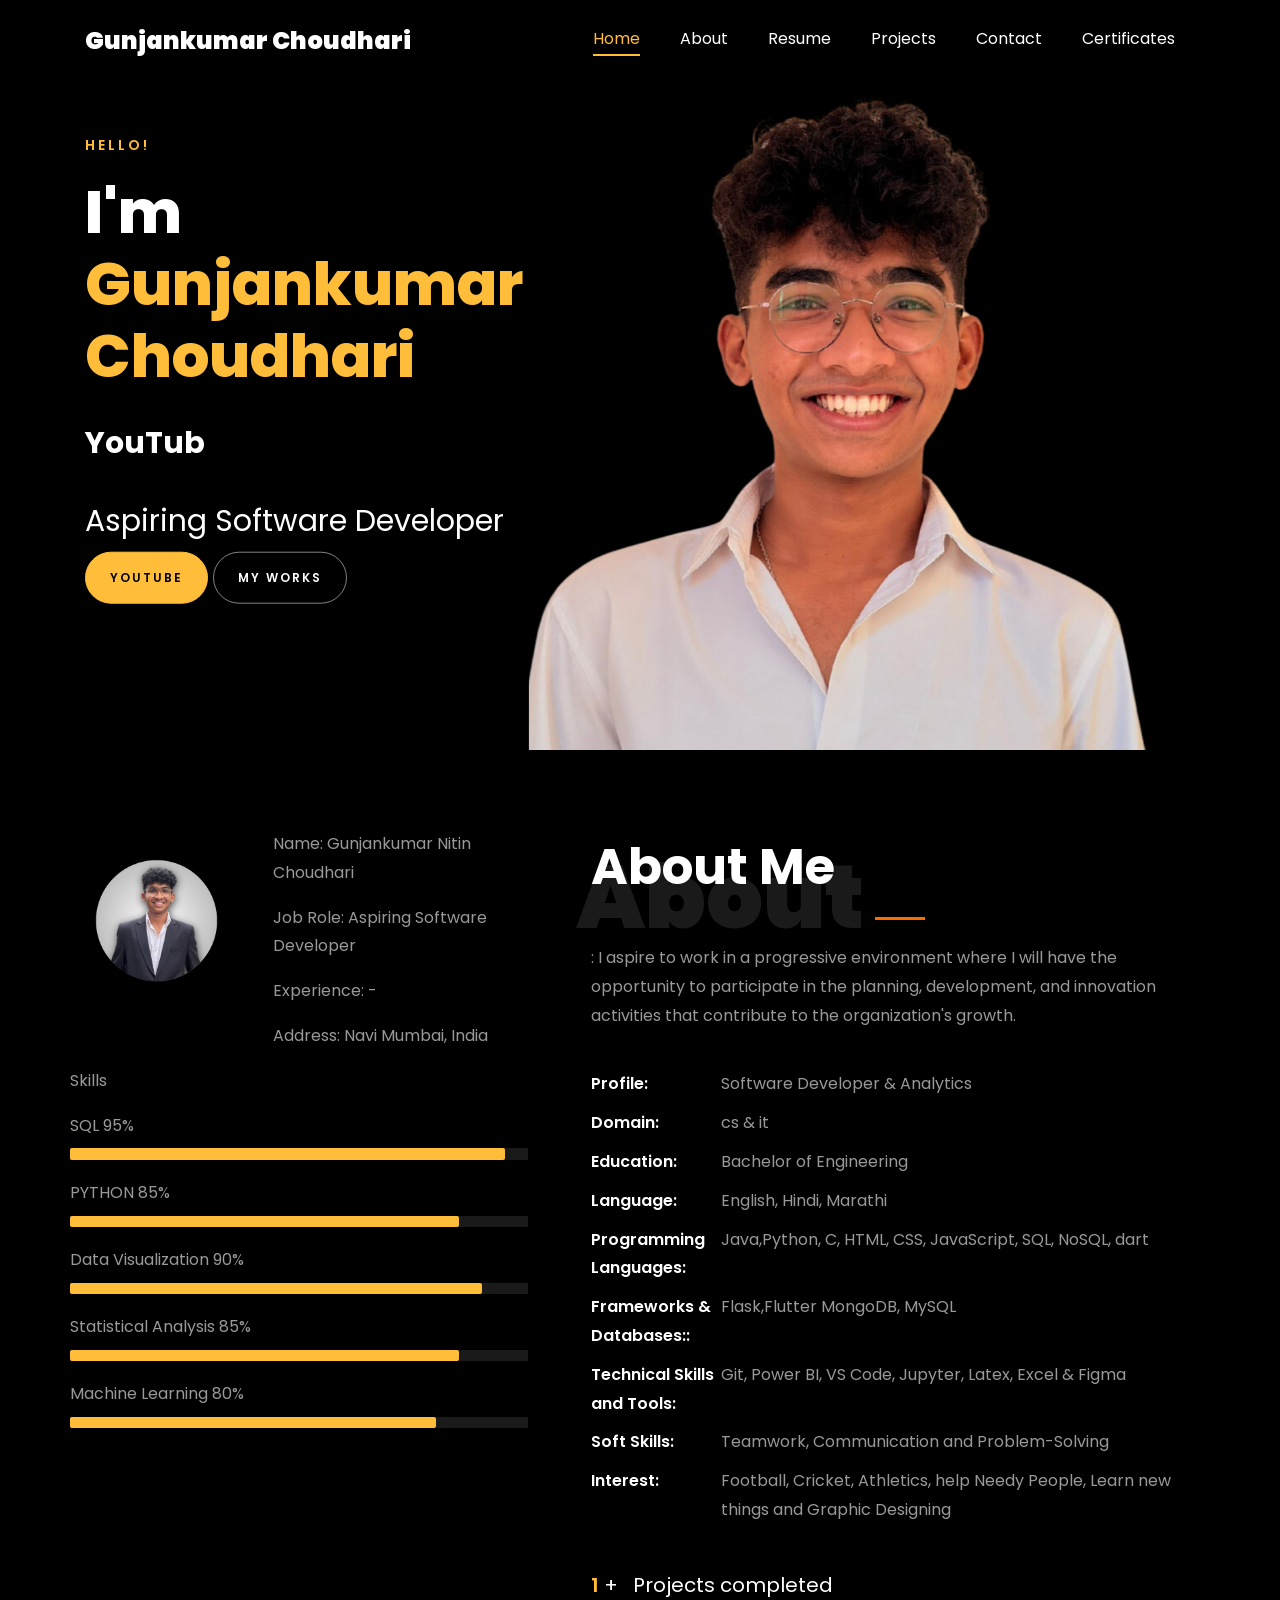
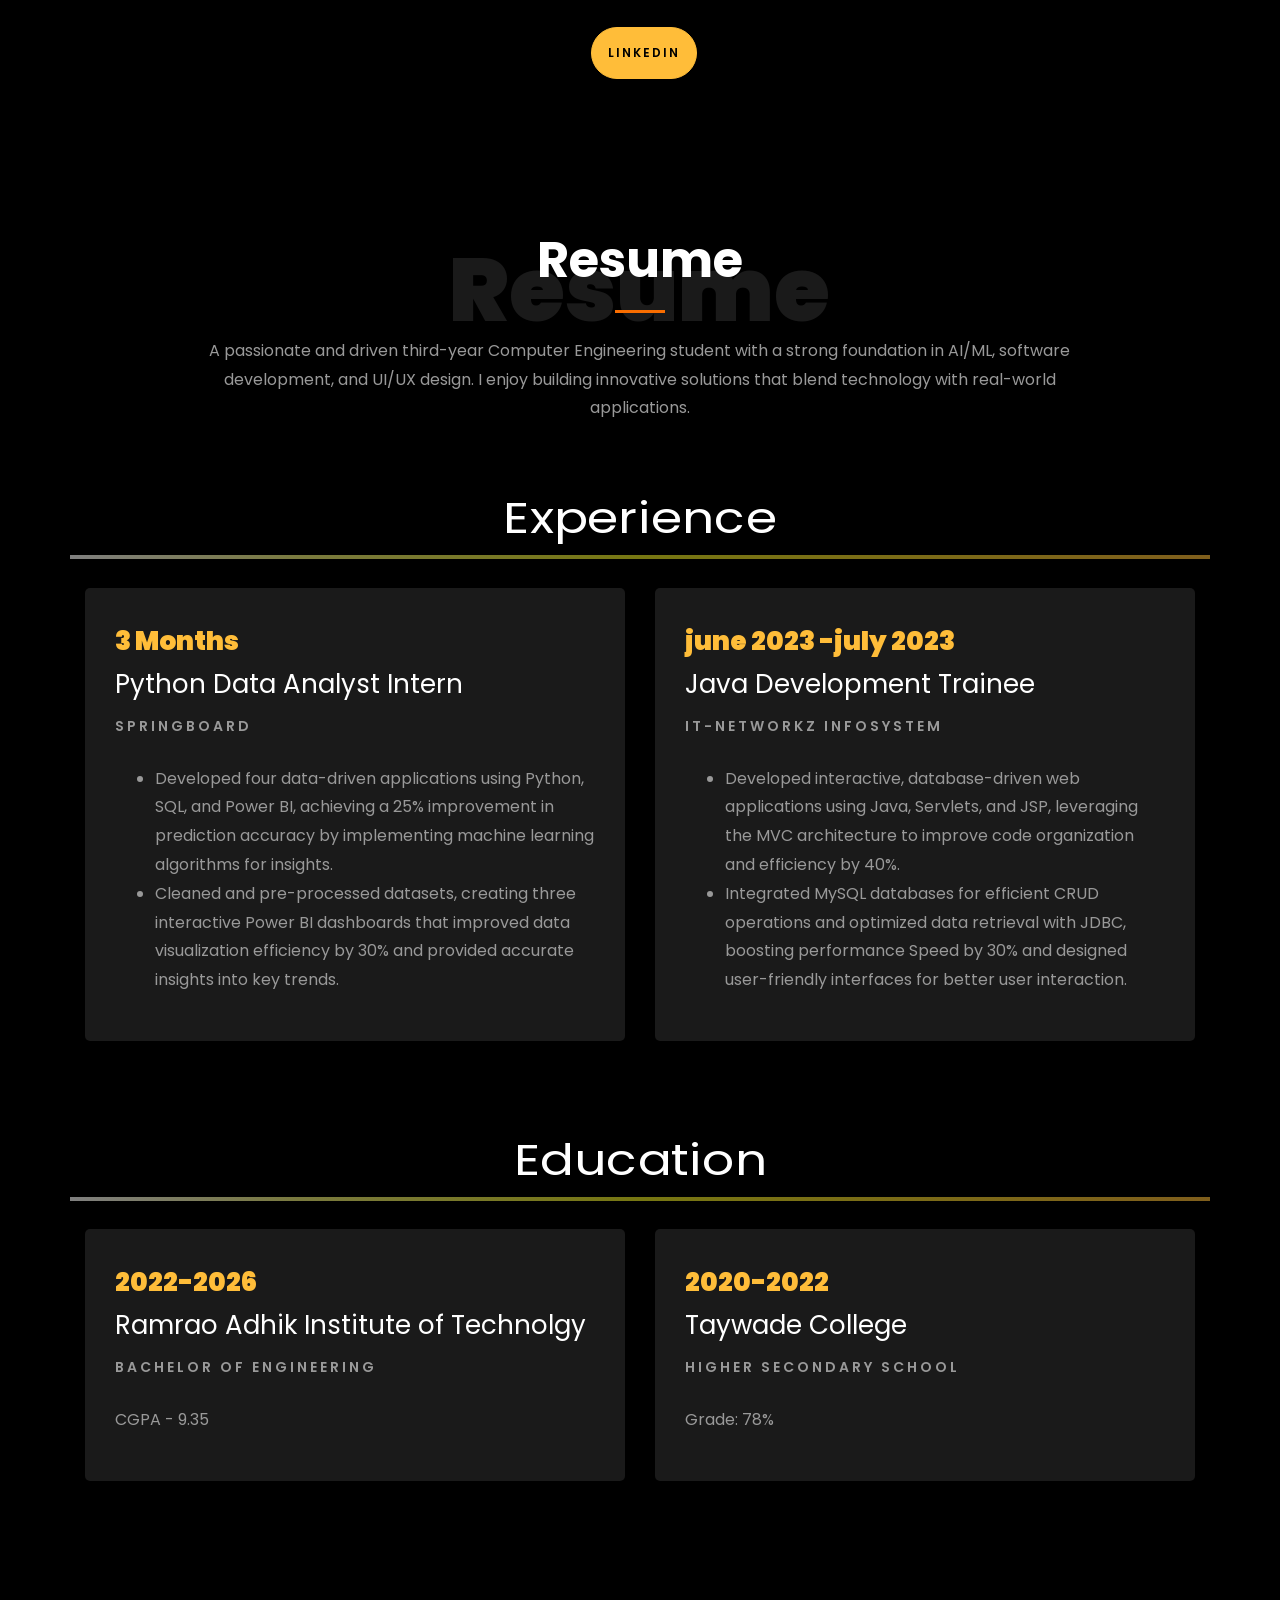
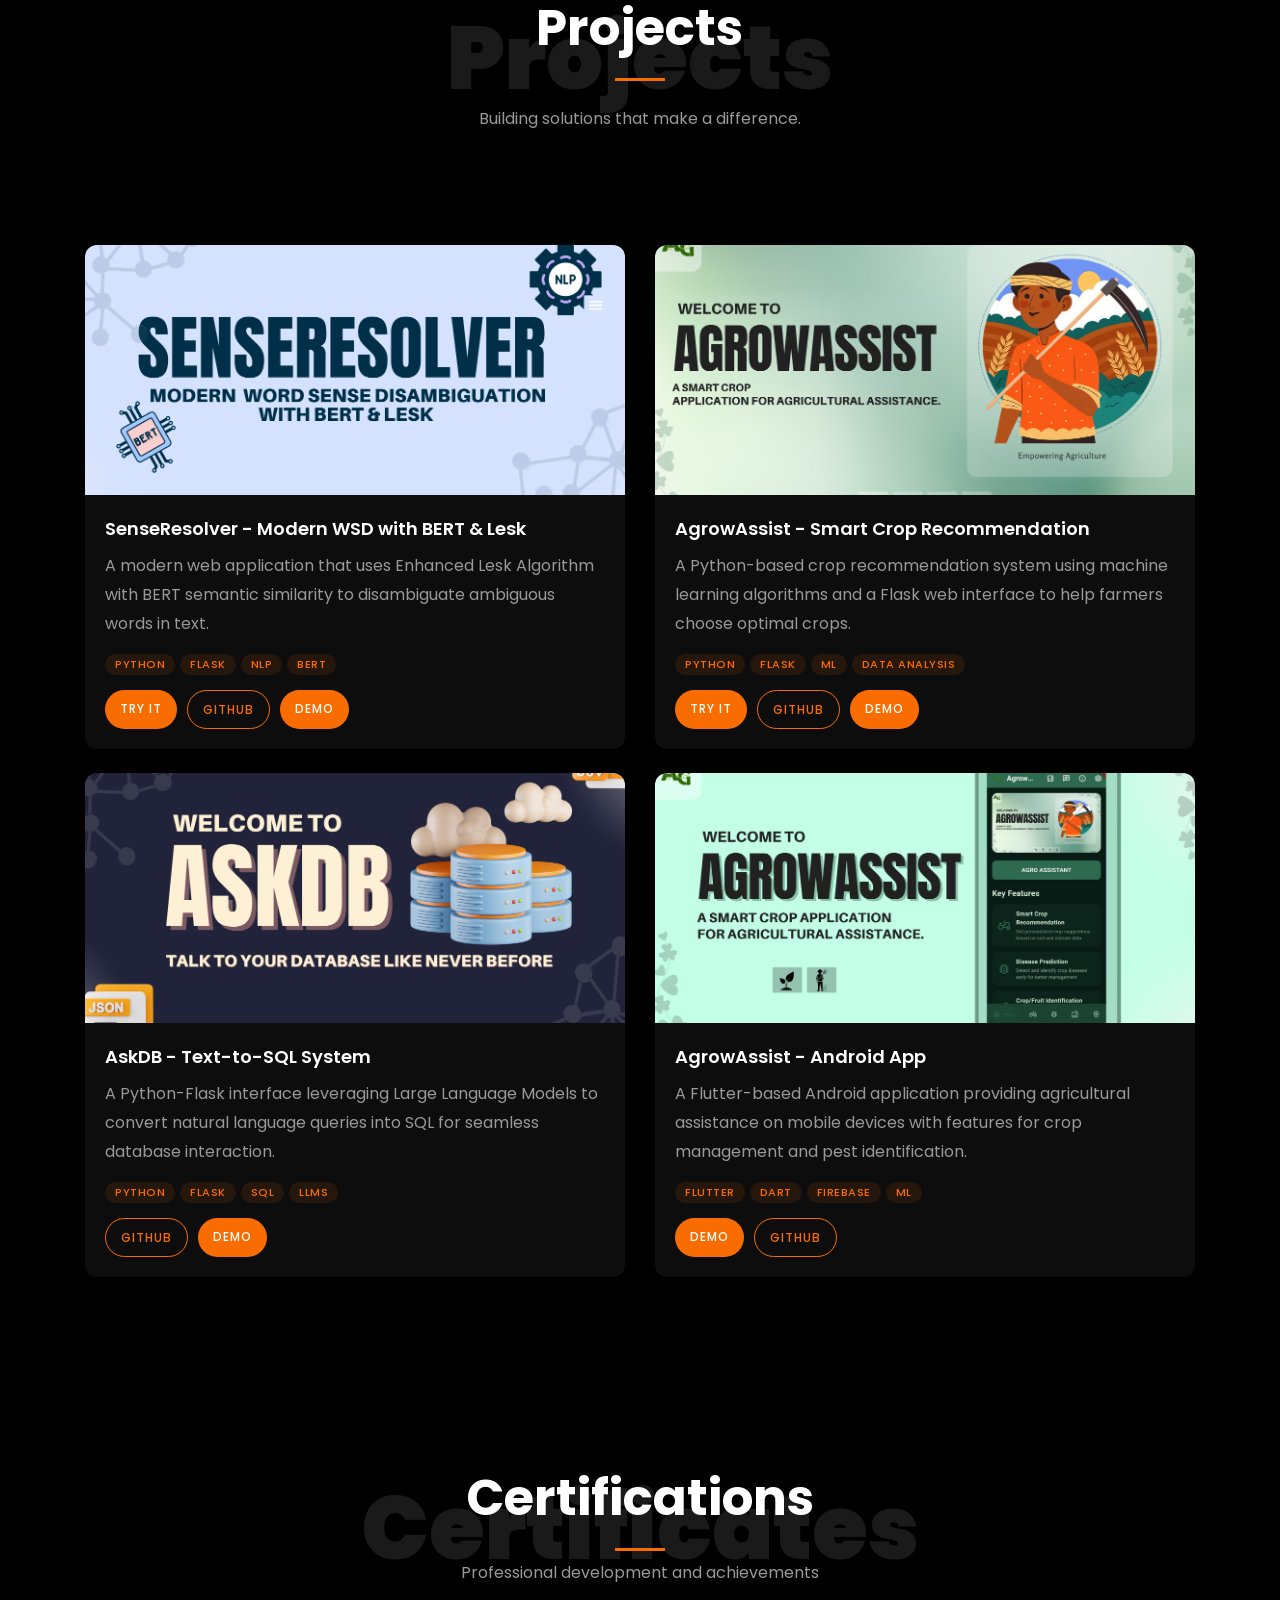
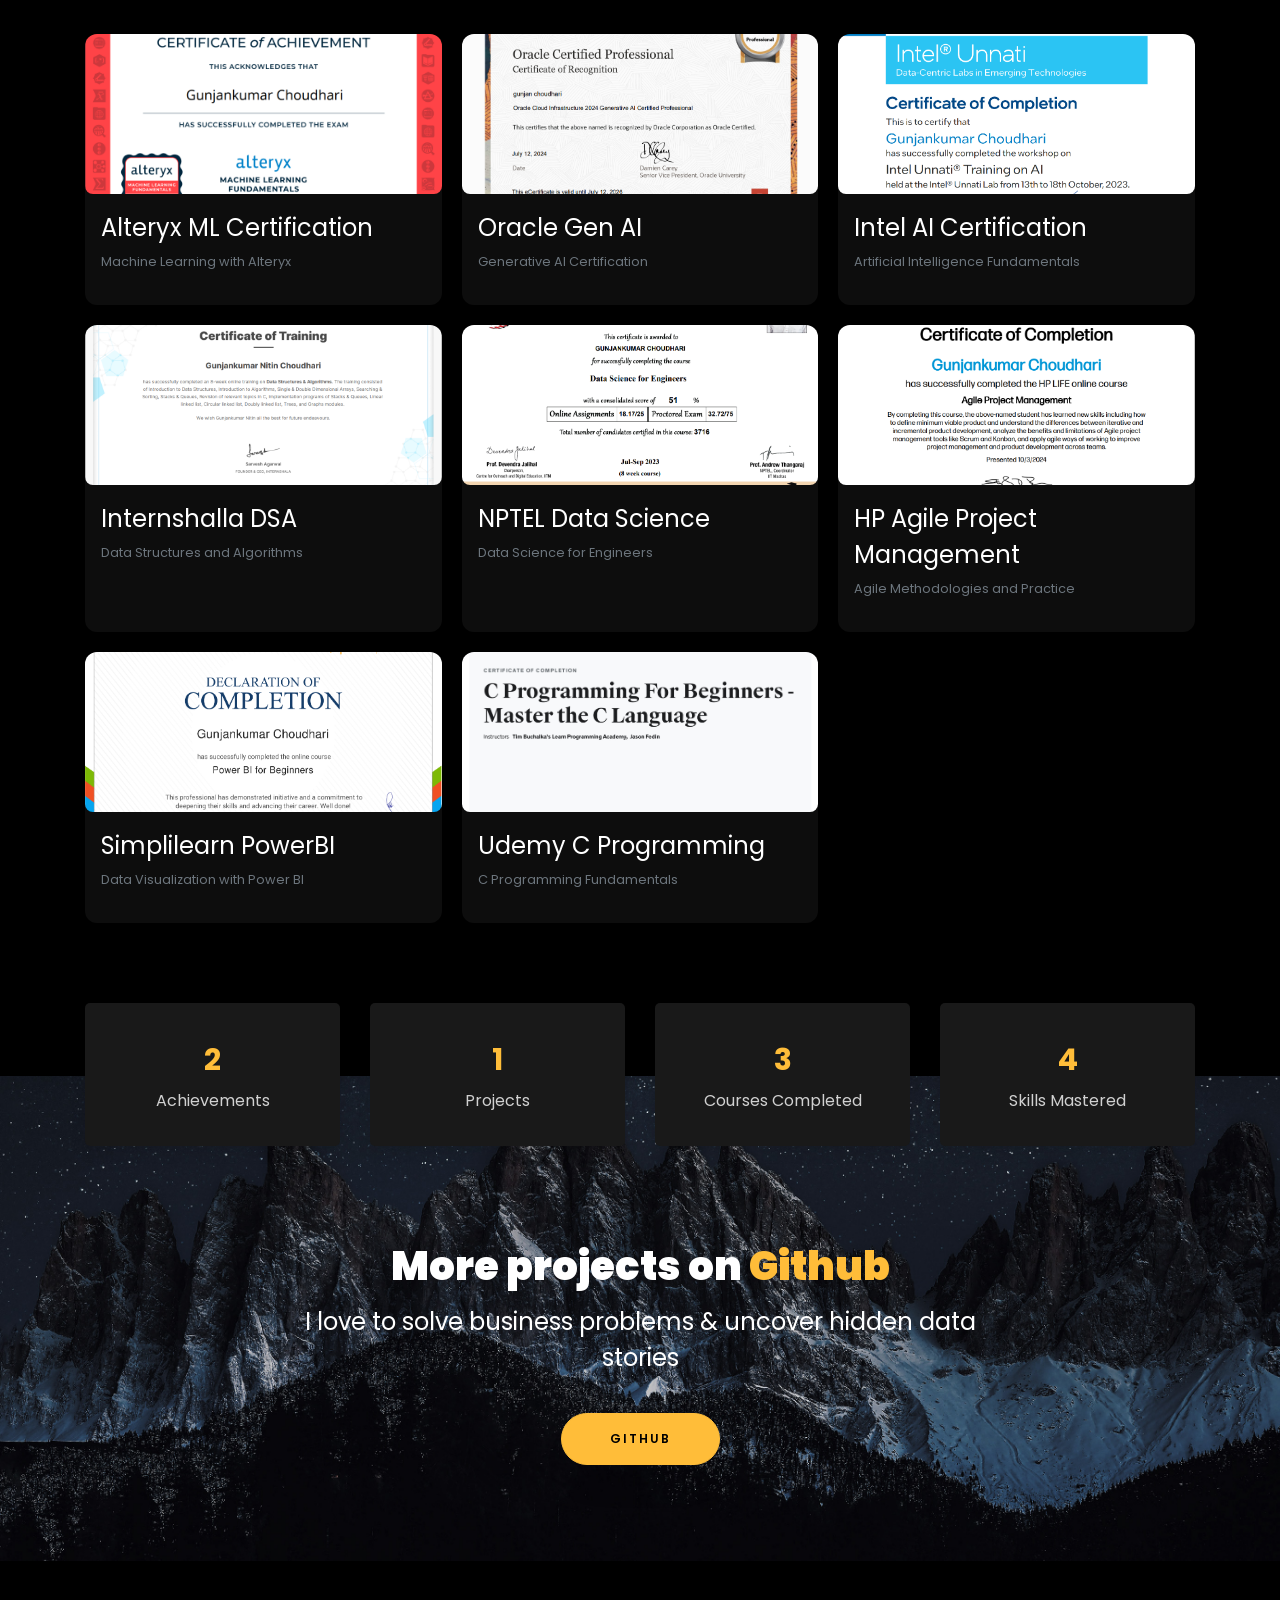
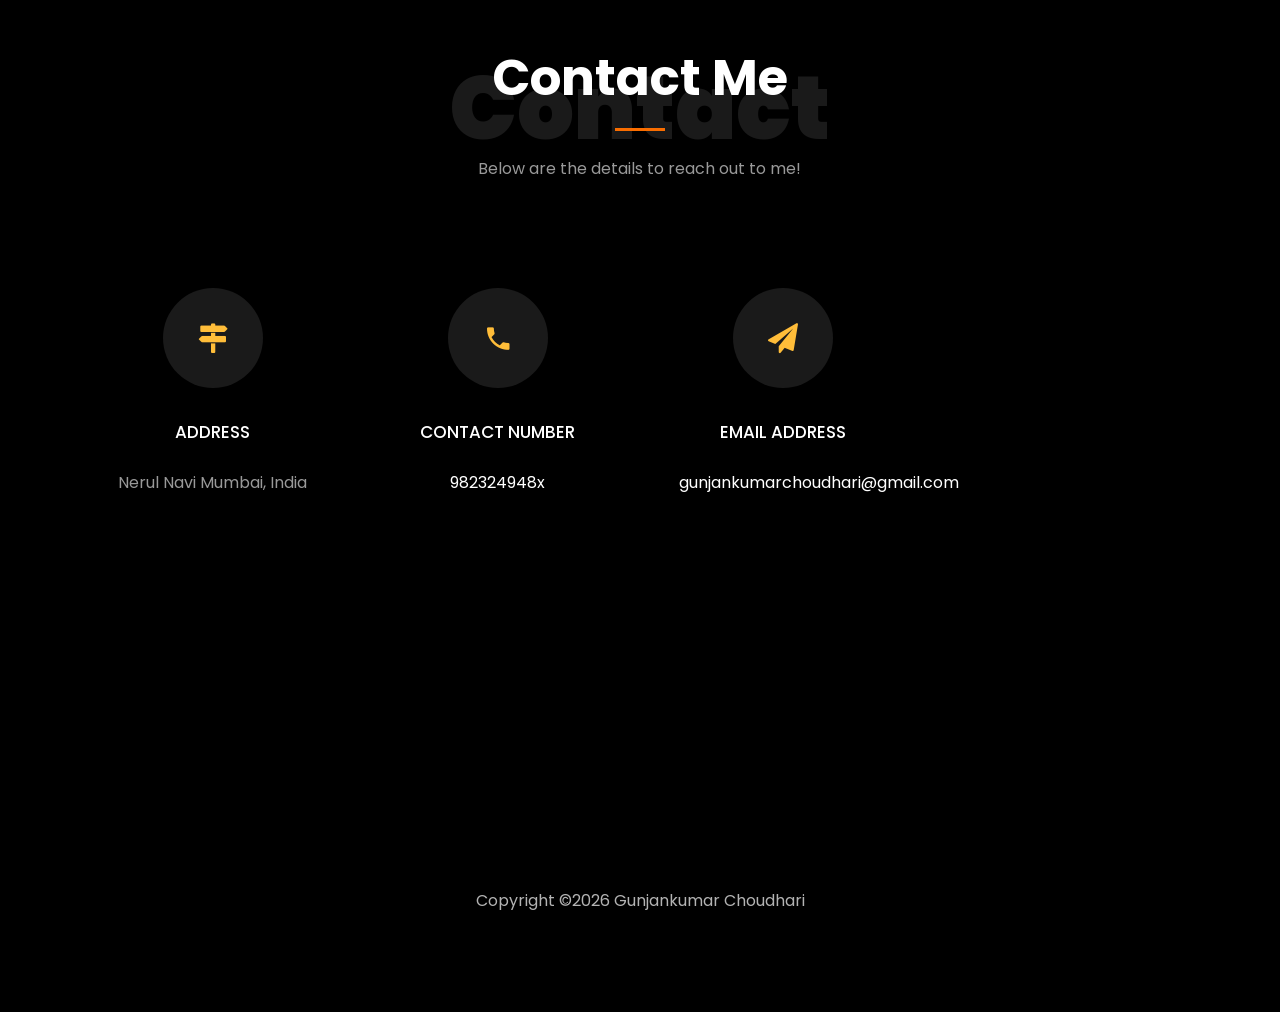
==== commit baa3ea20: "till proejct done" ====
--- a/index.html
+++ b/index.html
@@ -212,7 +212,7 @@
 }
 
 .project-img {
-  height: 200px;
+  height: 250px;
   background-size: cover;
   background-position: center;
 }
@@ -643,11 +643,11 @@
 			</div>
 			<div class="row">
 				<!-- New WSD Project -->
-				<div class="col-md-4 mb-4">
+				<div class="col-md-6 mb-4">
 					<div class="project-card ftco-animate">
-						<div class="project-img" style="background-image: url('images/proj_1.png');"></div>
+						<div class="project-img" style="background-image: url('images/NLP.png');"></div>
 						<div class="project-content">
-							<h3 class="project-title">Word Sense Disambiguation Tool</h3>
+							<h3 class="project-title">SenseResolver - Modern WSD with BERT & Lesk</h3>
 							<p class="project-desc">A modern web application that uses Enhanced Lesk Algorithm with BERT semantic similarity to disambiguate ambiguous words in text.</p>
 							<div class="tech-stack">
 								<span class="badge badge-light">Python</span>
@@ -656,15 +656,16 @@
 								<span class="badge badge-light">BERT</span>
 							</div>
 							<div class="project-links">
-								<a href="#" class="btn-demo" target="_blank">Live Demo</a>
+								<a href="https://gkc55-nlp-wsd.hf.space/" class="btn-demo" target="_blank">Try it</a>
 								<a href="https://github.com/Gunjankumar55/LESK_BERT_WSD" class="btn-github" target="_blank">GitHub</a>
+								<a href="https://www.youtube.com/watch?v=YOUR_VIDEO_ID" class="btn-demo" target="_blank" onclick="openYouTubePreview(event, 'https://www.youtube.com/watch?v=YOUR_VIDEO_ID')">Demo</a>
 							</div>
 						</div>
 					</div>
 				</div>
 				
 				<!-- AgrowAssist Project -->
-				<div class="col-md-4 mb-4">
+				<div class="col-md-6 mb-4">
 					<div class="project-card ftco-animate">
 						<div class="project-img" style="background-image: url('images/proj_1.png');"></div>
 						<div class="project-content">
@@ -677,15 +678,16 @@
 								<span class="badge badge-light">Data Analysis</span>
 							</div>
 							<div class="project-links">
-								<a href="https://gkc55-agrocrop.hf.space/" class="btn-demo" target="_blank">Live Demo</a>
+								<a href="https://gkc55-agrocrop.hf.space/" class="btn-demo" target="_blank">Try it</a>
 								<a href="https://github.com/Gunjankumar55/Agroassist---Smart-Crop-Recommendation-using-ML" class="btn-github" target="_blank">GitHub</a>
+								<a href="https://www.youtube.com/watch?v=YOUR_VIDEO_ID" class="btn-demo" target="_blank" onclick="openYouTubePreview(event, 'https://www.youtube.com/watch?v=YOUR_VIDEO_ID')">Demo</a>
 							</div>
 						</div>
 					</div>
 				</div>
 				
 				<!-- AskDB Project -->
-				<div class="col-md-4 mb-4">
+				<div class="col-md-6 mb-4">
 					<div class="project-card ftco-animate">
 						<div class="project-img" style="background-image: url('images/proj_2.png');"></div>
 						<div class="project-content">
@@ -698,17 +700,17 @@
 								<span class="badge badge-light">LLMs</span>
 							</div>
 							<div class="project-links">
-								<a href="#" class="btn-demo" target="_blank">Live Demo</a>
 								<a href="https://github.com/Gunjankumar55/askDB---Smart-text-to-sql-" class="btn-github" target="_blank">GitHub</a>
+								<a href="https://www.youtube.com/watch?v=YOUR_VIDEO_ID" class="btn-demo" target="_blank" onclick="openYouTubePreview(event, 'https://www.youtube.com/watch?v=YOUR_VIDEO_ID')">Demo</a>
 							</div>
 						</div>
 					</div>
 				</div>
 				
 				<!-- AgrowAssist Android Project -->
-				<div class="col-md-4 mb-4">
+				<div class="col-md-6 mb-4">
 					<div class="project-card ftco-animate">
-						<div class="project-img" style="background-image: url('images/proj_2.png');"></div>
+						<div class="project-img" style="background-image: url('images/app.png');"></div>
 						<div class="project-content">
 							<h3 class="project-title">AgrowAssist - Android App</h3>
 							<p class="project-desc">A Flutter-based Android application providing agricultural assistance on mobile devices with features for crop management and pest identification.</p>
@@ -719,7 +721,7 @@
 								<span class="badge badge-light">ML</span>
 							</div>
 							<div class="project-links">
-								<a href="#" class="btn-demo" target="_blank">Live Demo</a>
+								<a href="#" class="btn-demo" target="_blank">Demo</a>
 								<a href="https://github.com/Gunjankumar55/askDB---Smart-text-to-sql-" class="btn-github" target="_blank">GitHub</a>
 							</div>
 						</div>
@@ -1044,4 +1046,40 @@
   </script>
     
   </body>
-</html>+</html>
+
+<!-- Add this before the closing body tag -->
+<div id="youtubeModal" class="certificate-modal">
+    <div class="certificate-modal-content">
+        <span class="close-modal">&times;</span>
+        <h2 id="modalTitle"></h2>
+        <div class="video-container">
+            <iframe id="youtubeFrame" width="100%" height="500" frameborder="0" allowfullscreen></iframe>
+        </div>
+    </div>
+</div>
+
+<script>
+    function openYouTubePreview(event, videoUrl) {
+        event.preventDefault();
+        const modal = document.getElementById('youtubeModal');
+        const iframe = document.getElementById('youtubeFrame');
+        const videoId = videoUrl.split('v=')[1];
+        
+        modal.style.display = "flex";
+        iframe.src = `https://www.youtube.com/embed/${videoId}`;
+        
+        const closeBtn = document.querySelector("#youtubeModal .close-modal");
+        closeBtn.onclick = function() {
+            modal.style.display = "none";
+            iframe.src = "";
+        }
+        
+        window.onclick = function(event) {
+            if (event.target == modal) {
+                modal.style.display = "none";
+                iframe.src = "";
+            }
+        }
+    }
+</script>
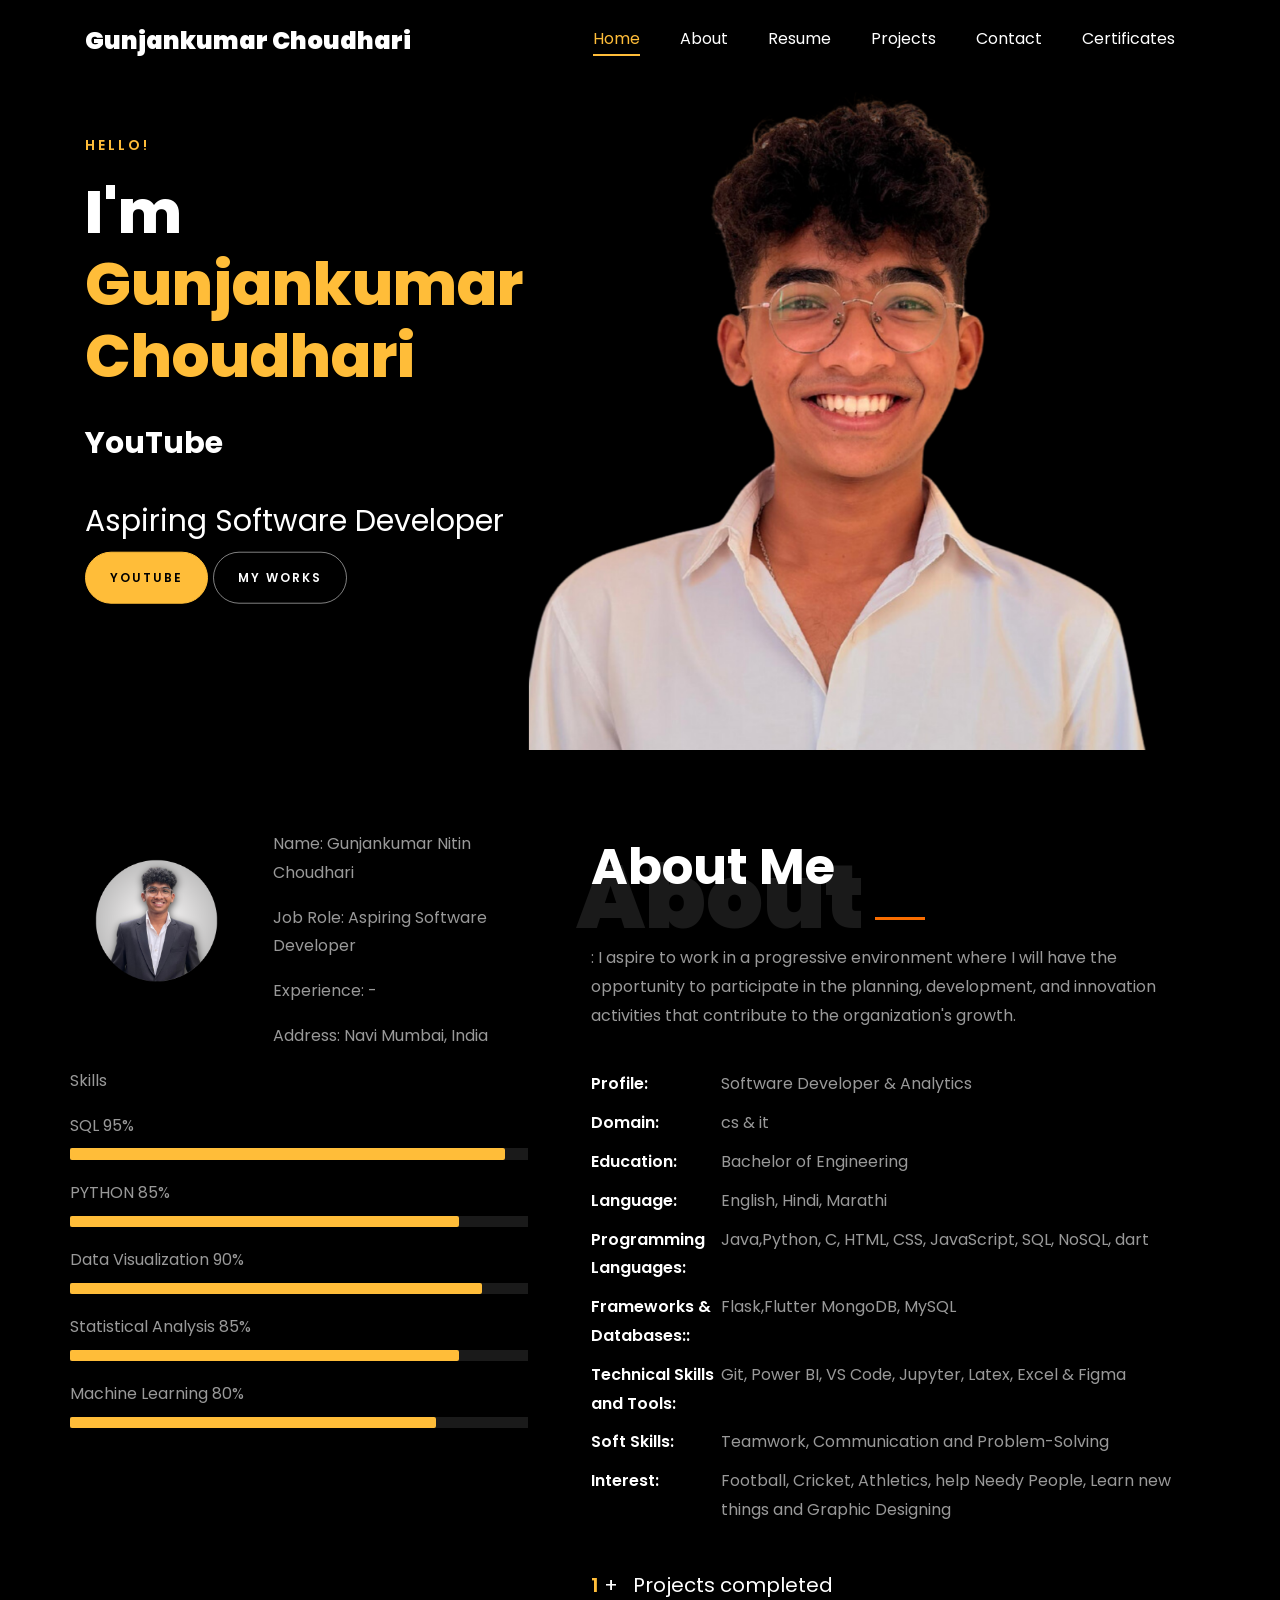
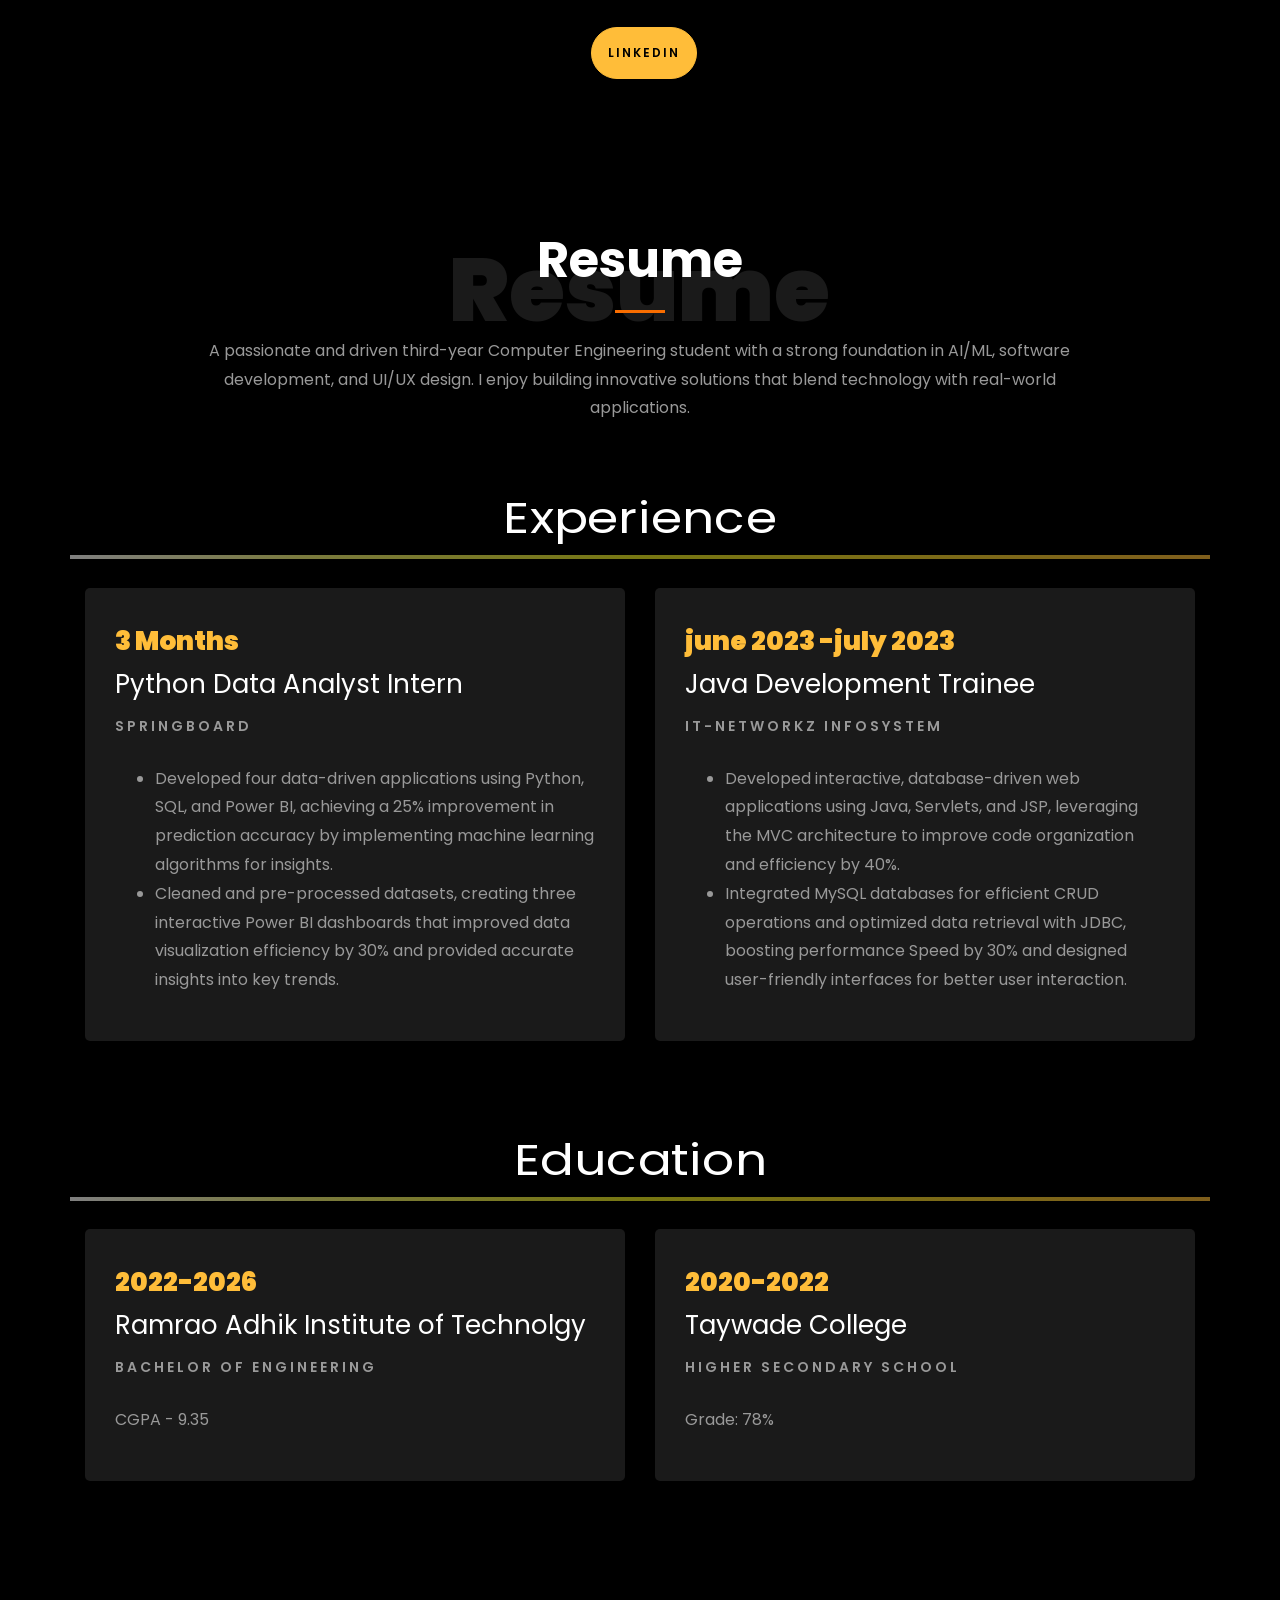
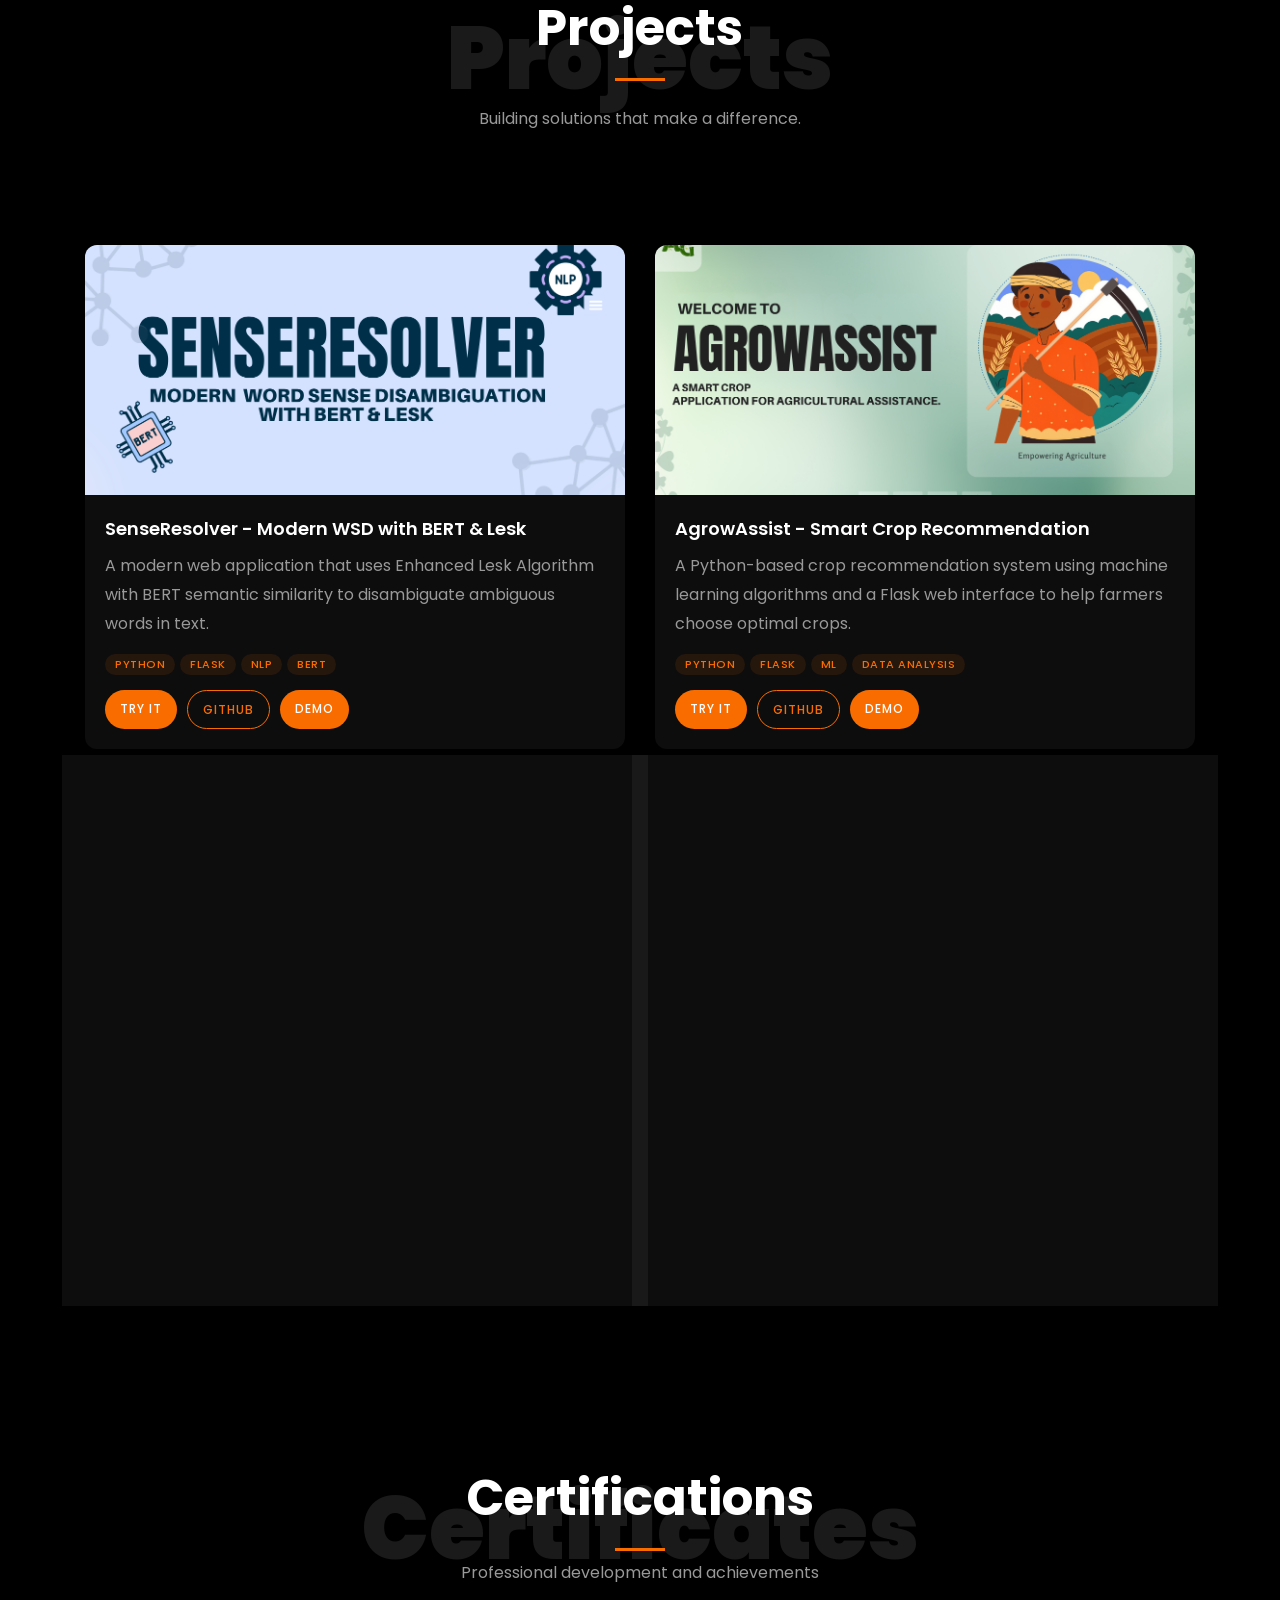
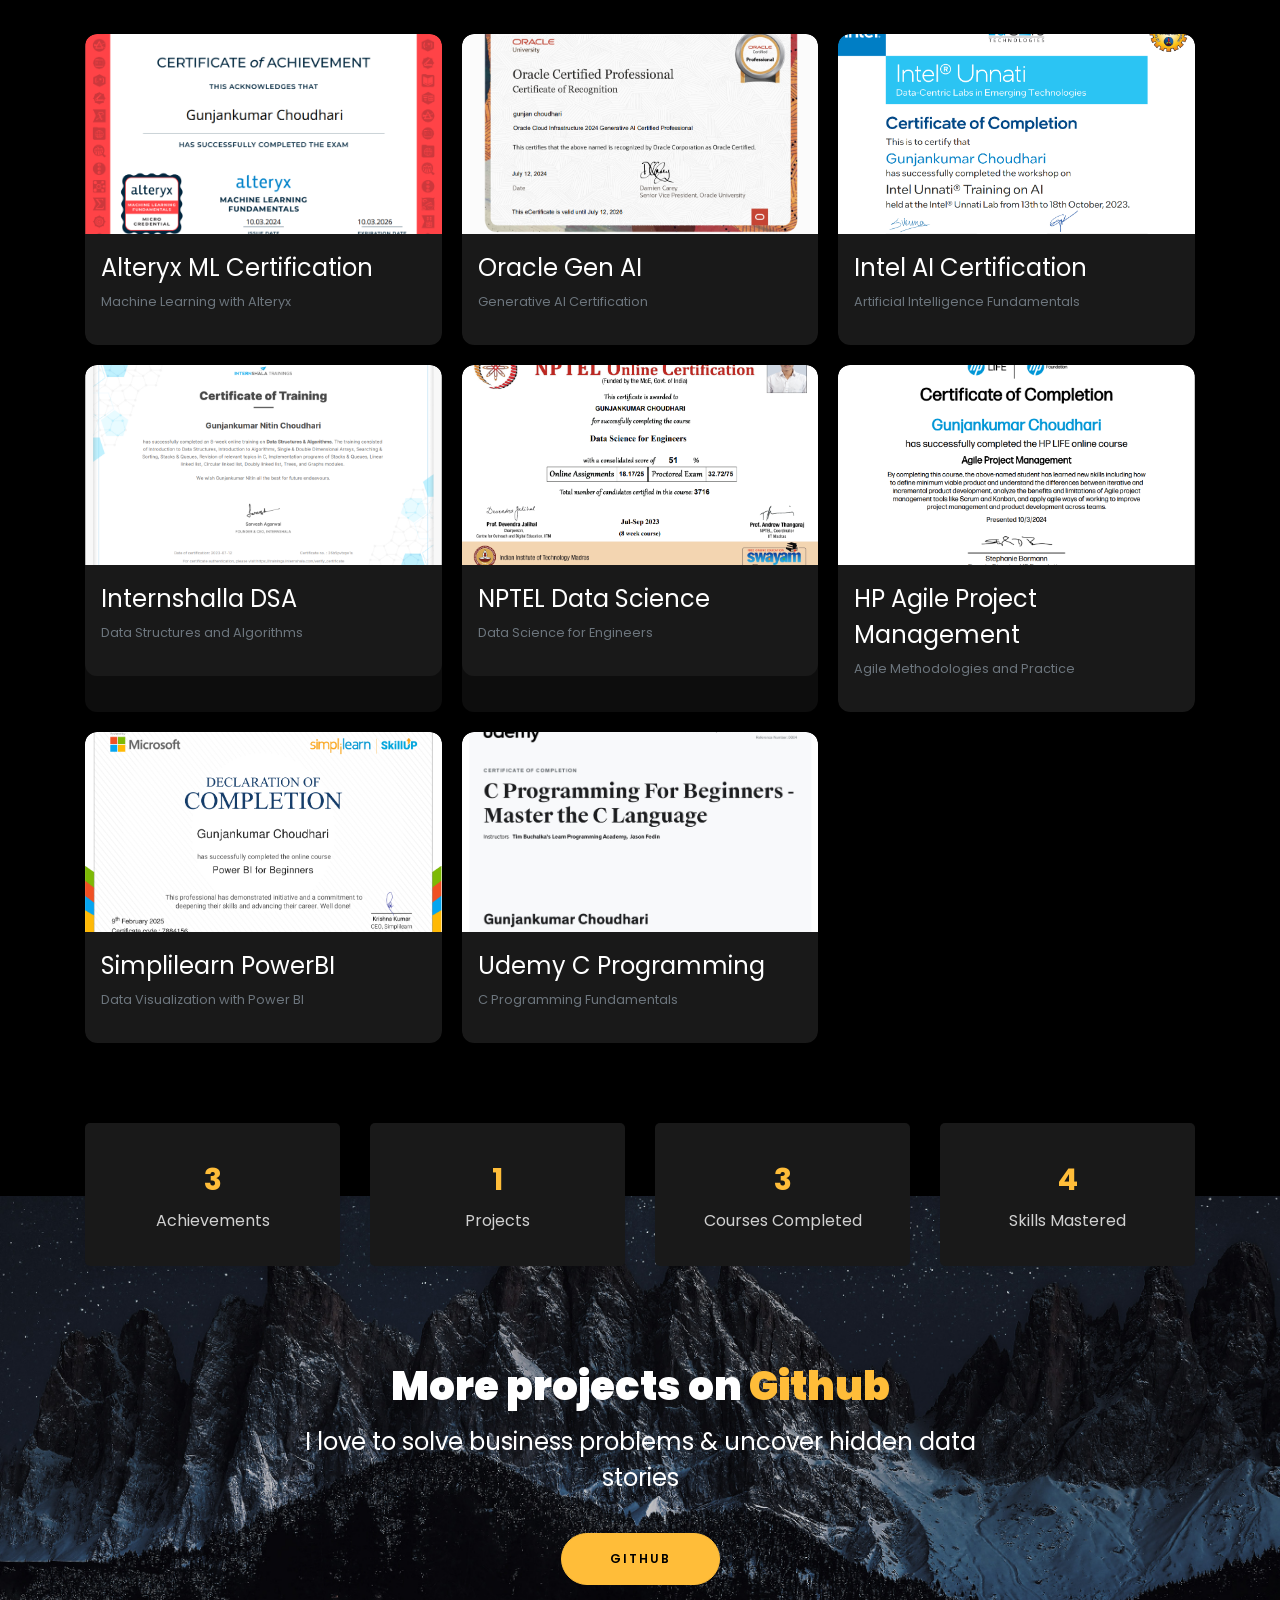
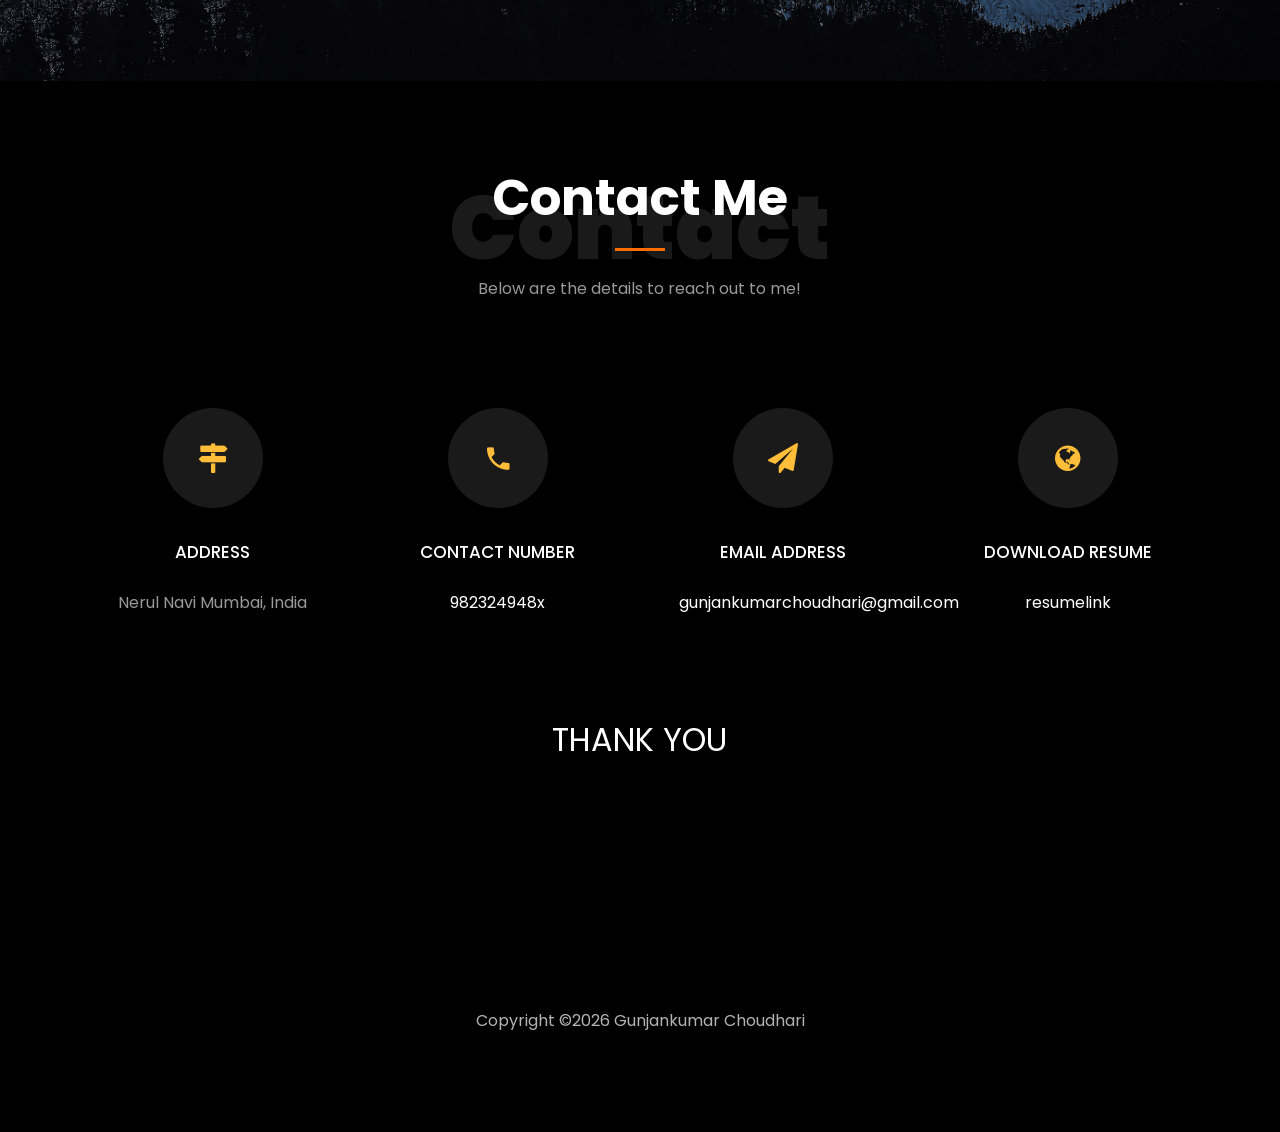
==== commit 78735dec: "till certis done" ====
--- a/index.html
+++ b/index.html
@@ -134,11 +134,16 @@
 }
 
 .certificate-img {
-  height: 160px !important;
+  height: 200px !important;
   background-position: center !important;
   background-size: cover !important;
-  border-radius: 8px;
+  border-radius: 12px 12px 0 0;
   cursor: pointer;
+}
+
+.certificate-item .p-3 {
+  border-radius: 0 0 12px 12px;
+  background: rgba(255, 255, 255, 0.05);
 }
 
 /* Certificate Modal */
@@ -721,8 +726,8 @@
 								<span class="badge badge-light">ML</span>
 							</div>
 							<div class="project-links">
-								<a href="#" class="btn-demo" target="_blank">Demo</a>
 								<a href="https://github.com/Gunjankumar55/askDB---Smart-text-to-sql-" class="btn-github" target="_blank">GitHub</a>
+								<a href="https://www.youtube.com/watch?v=YOUR_VIDEO_ID" class="btn-demo" target="_blank" onclick="openYouTubePreview(event, 'https://www.youtube.com/watch?v=YOUR_VIDEO_ID')">Demo</a>
 							</div>
 						</div>
 					</div>
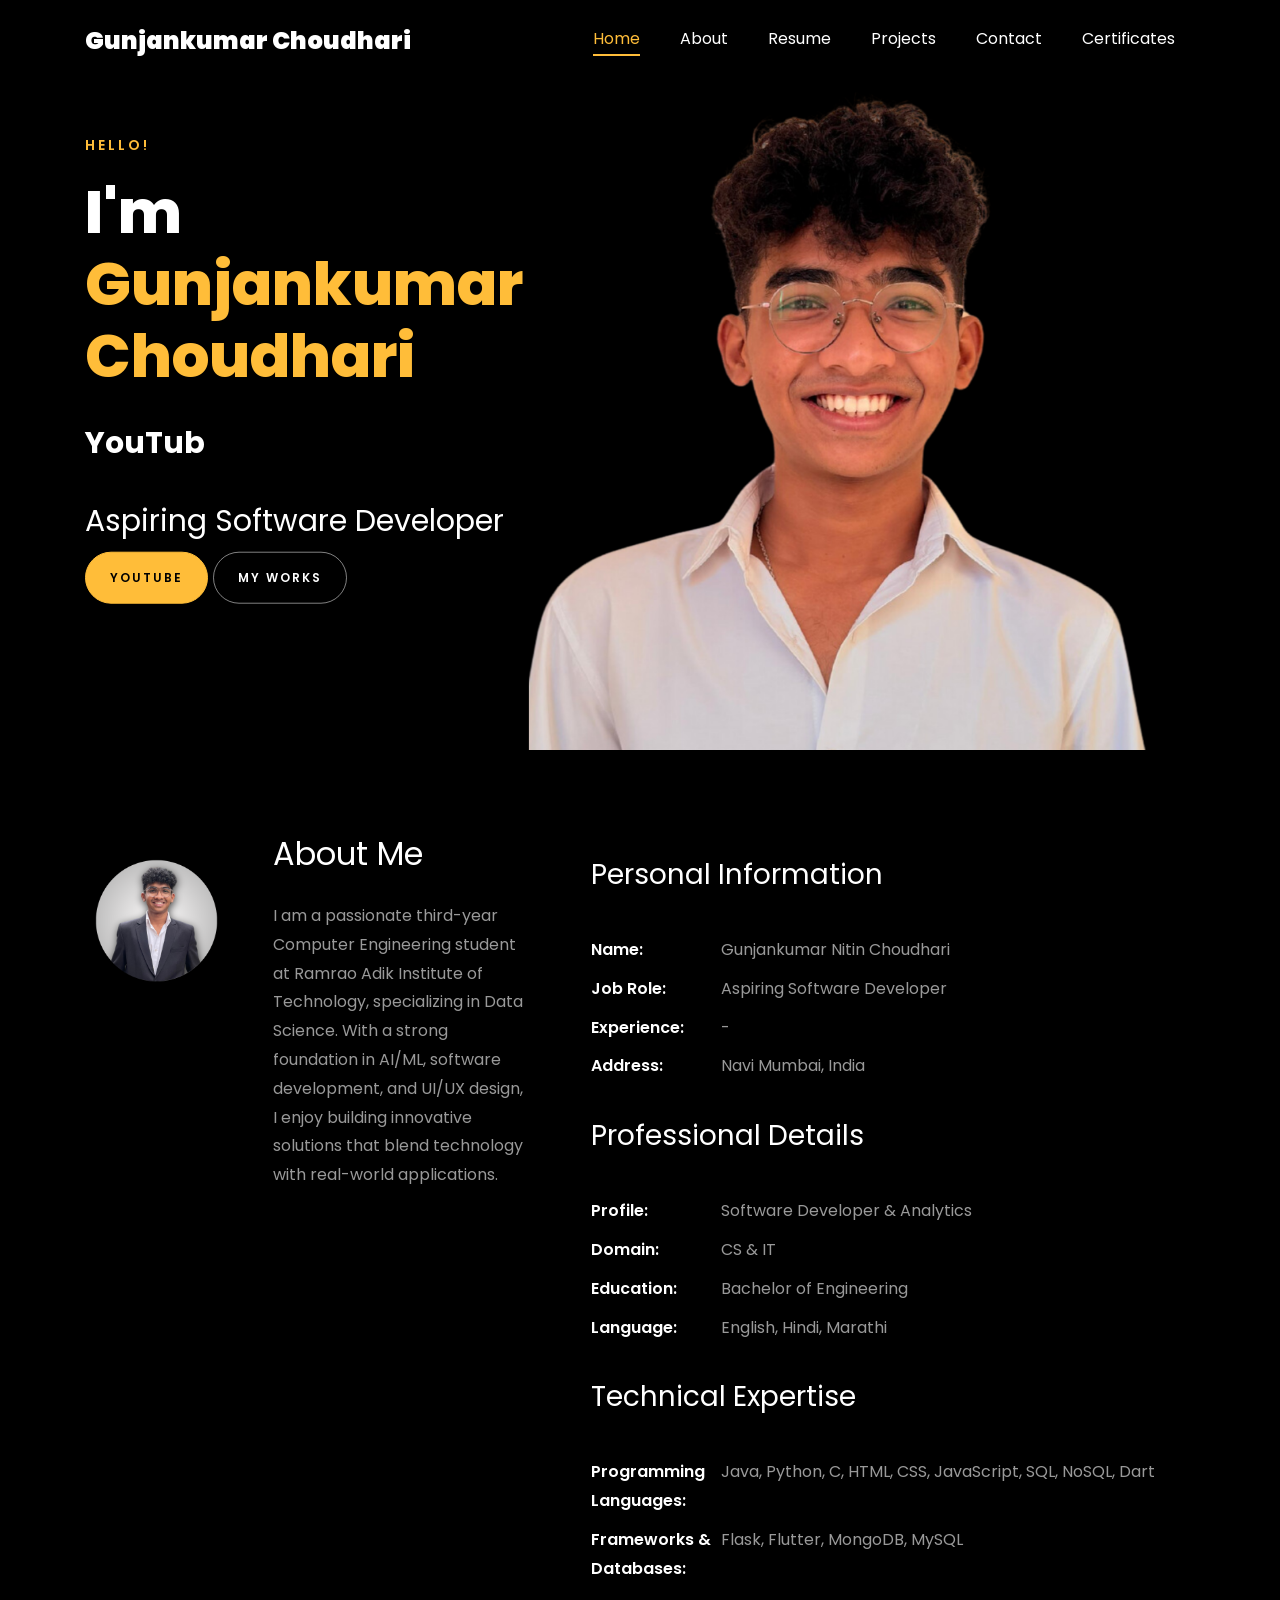
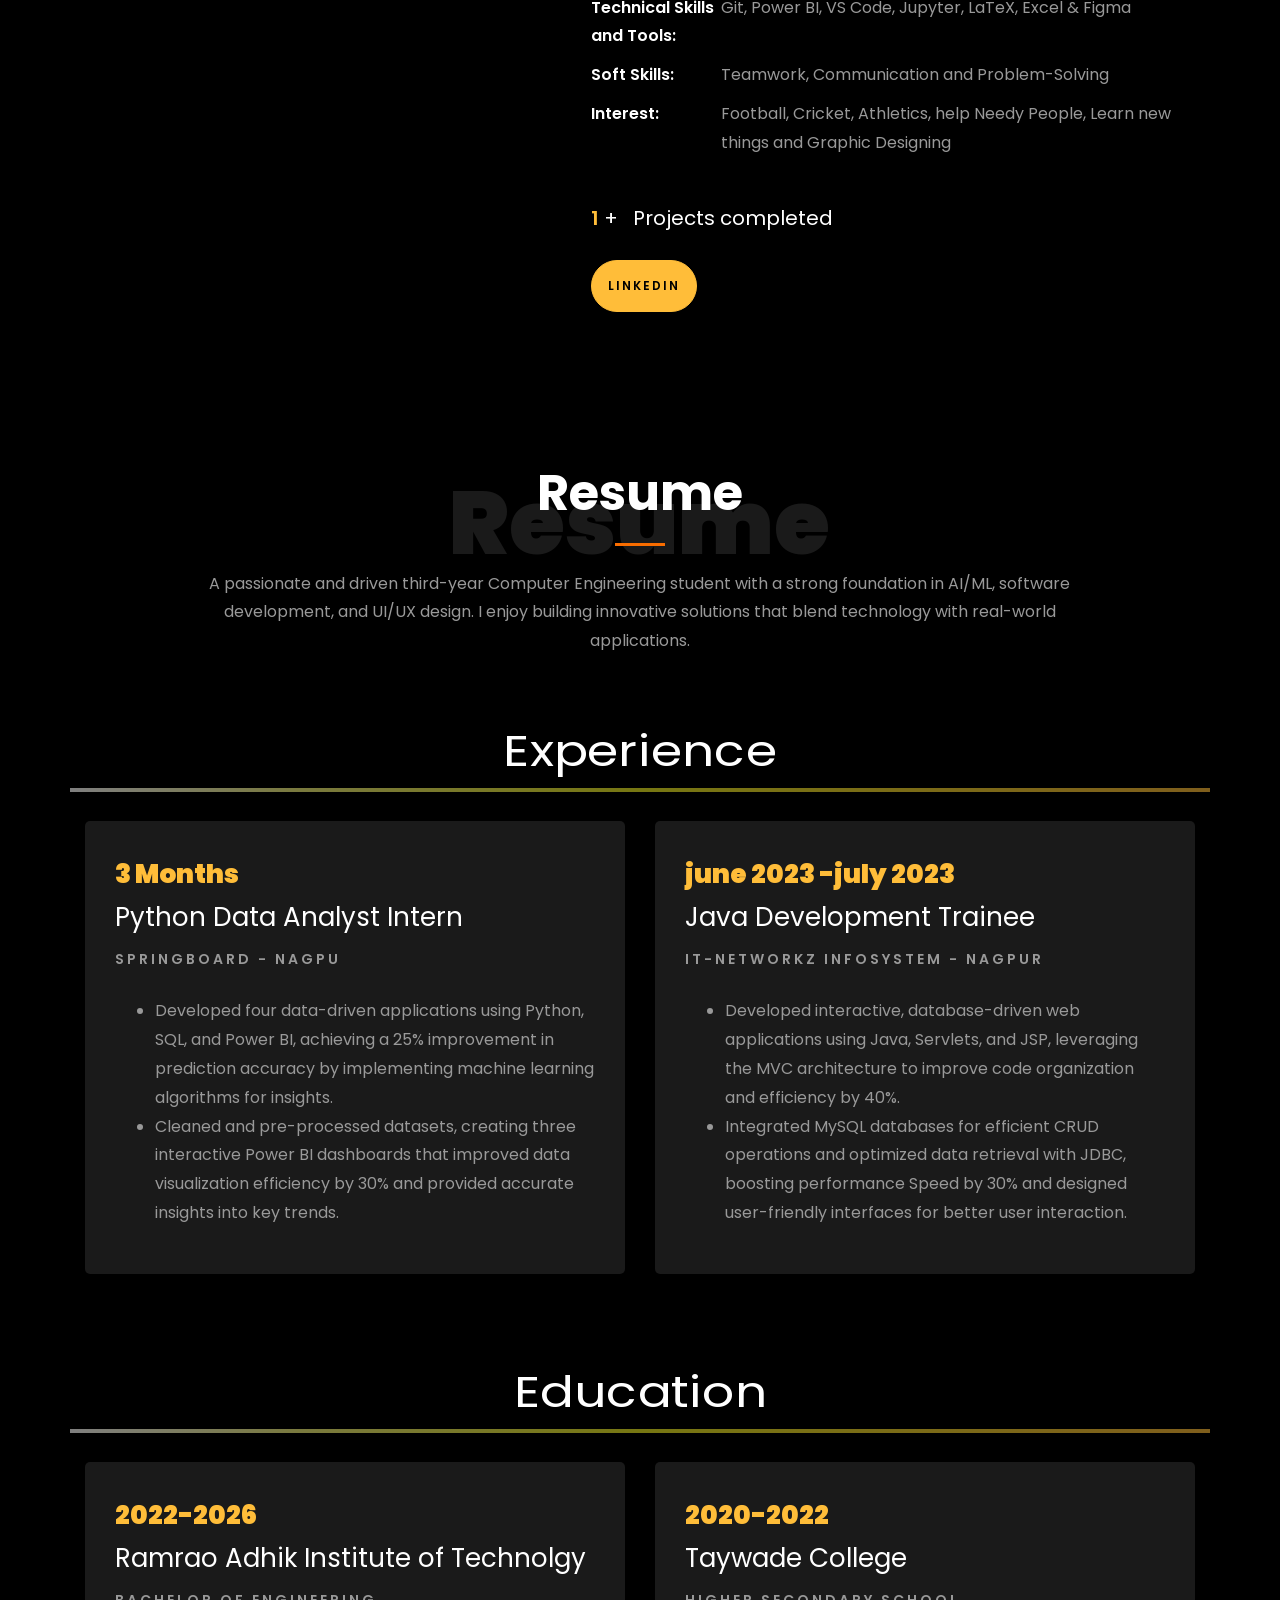
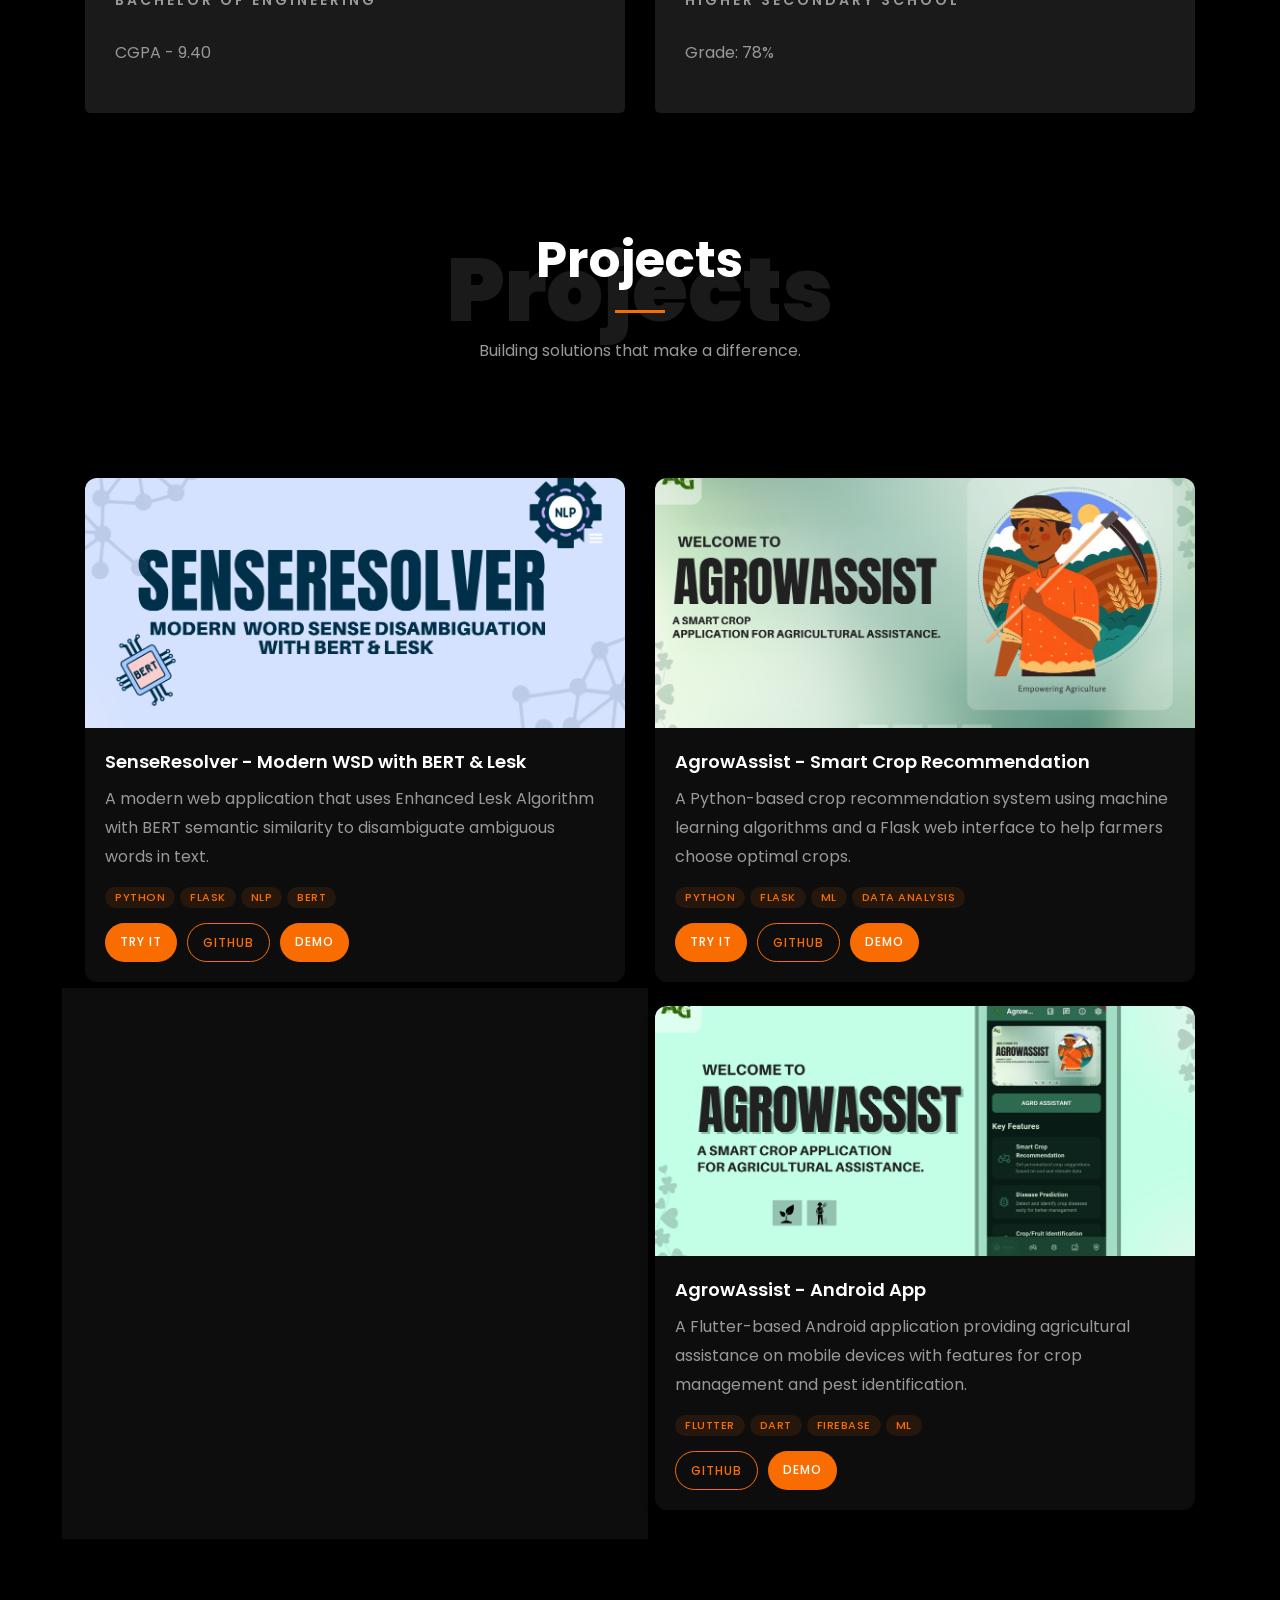
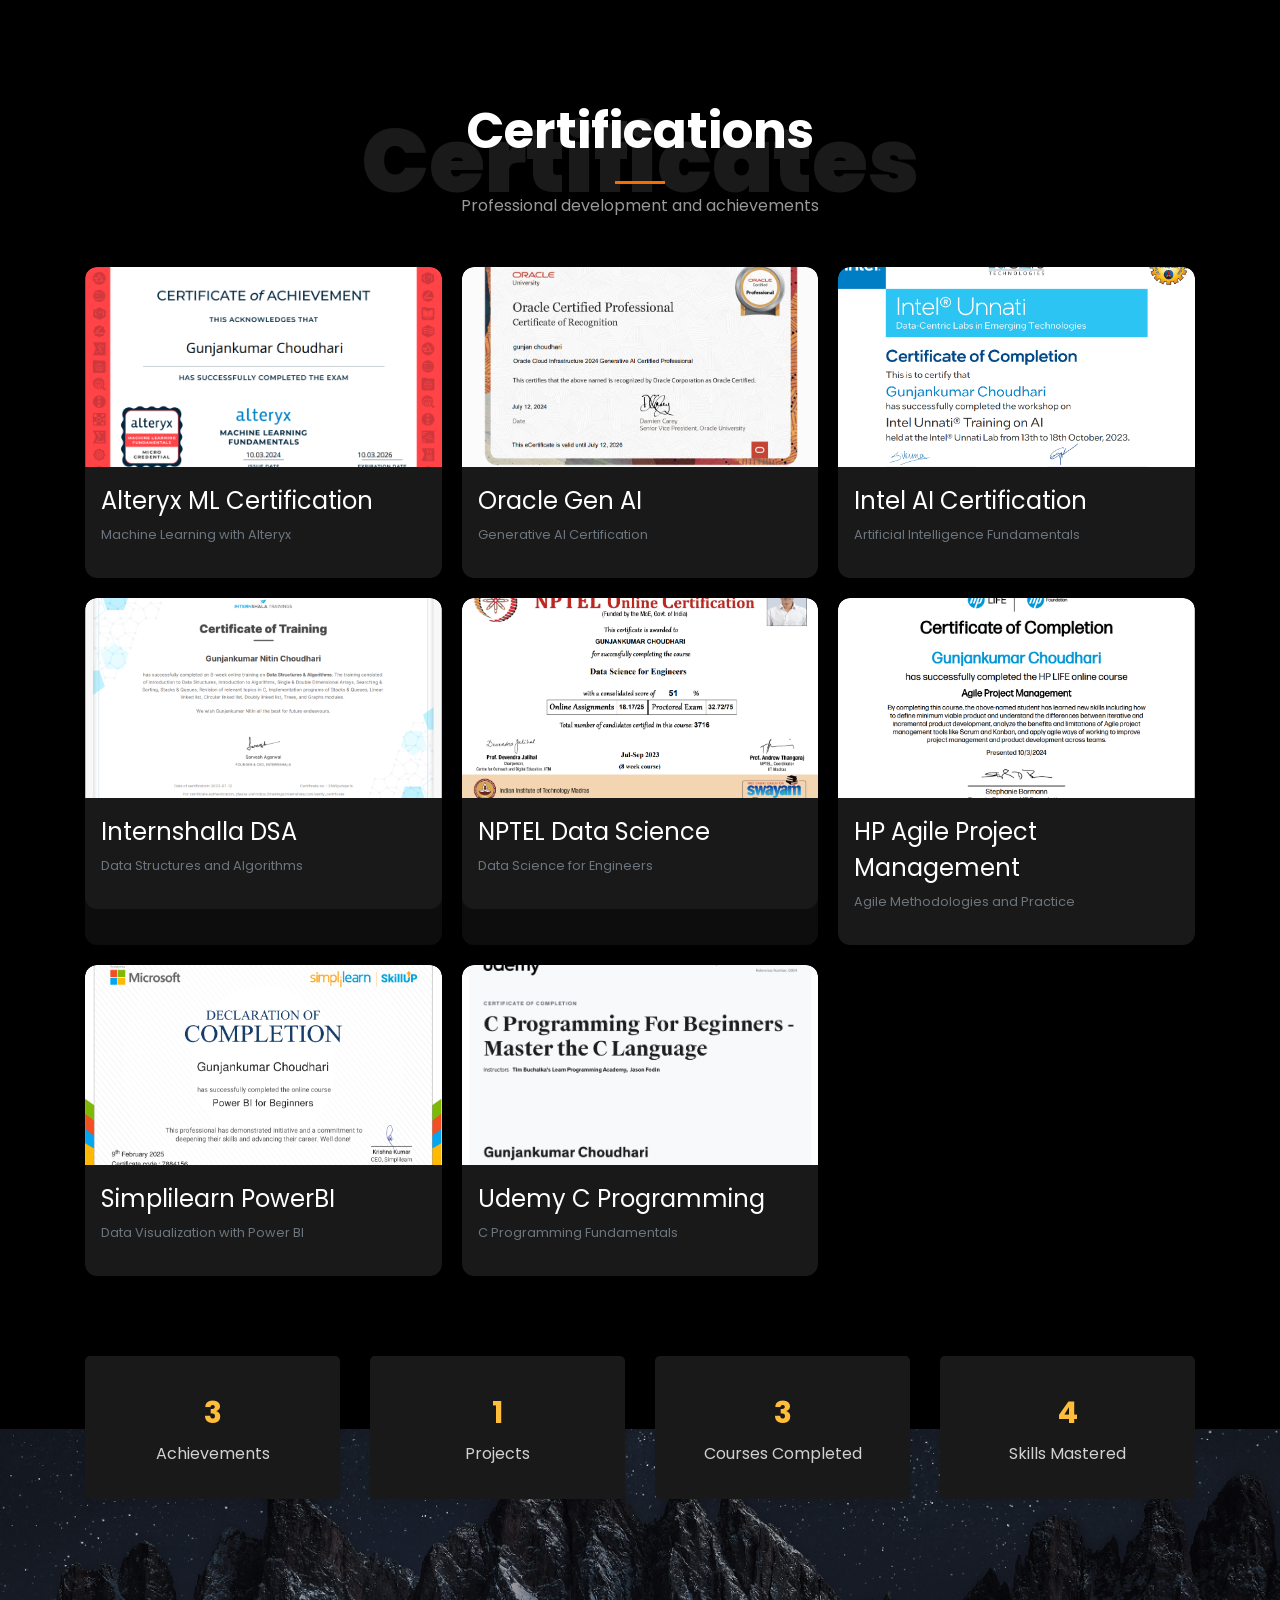
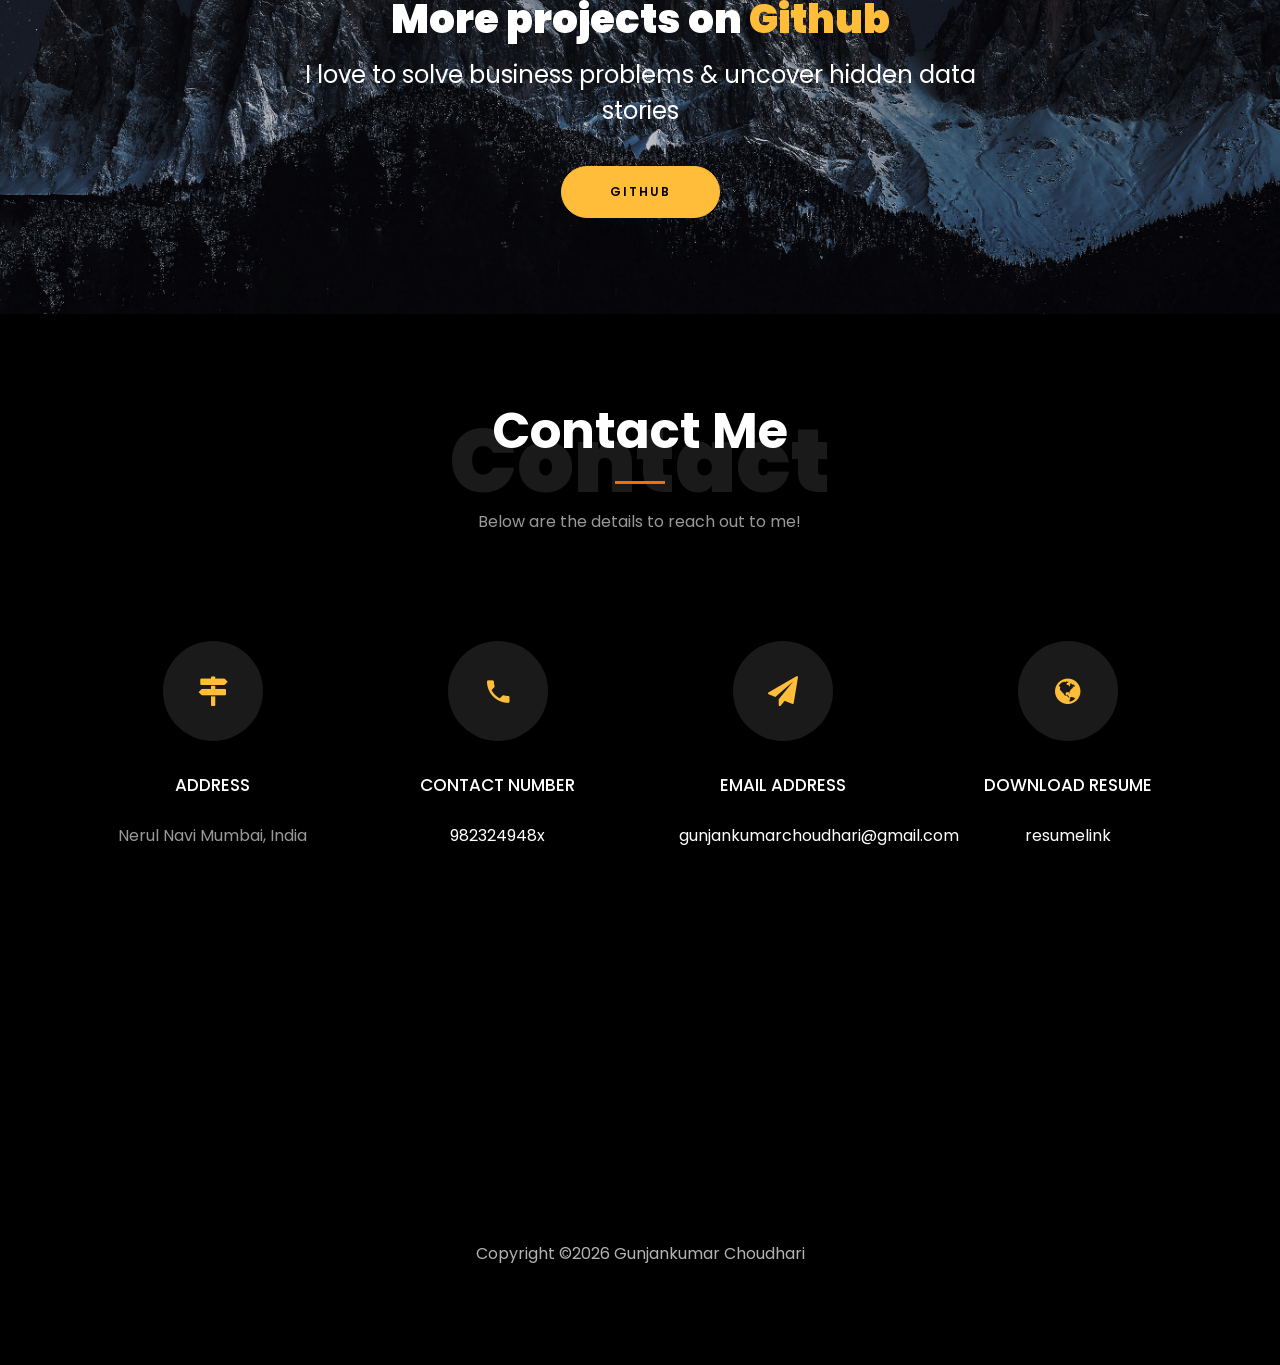
==== commit a7dbbaa6: "done" ====
--- a/index.html
+++ b/index.html
@@ -462,49 +462,13 @@
 										<img src="images/about-me.png" class="img-fluid rounded b-shadow-a" alt="">
 									  </div>
 									</div>
-									<!-- Details next to profile image -->
 									<div class="col-sm-6 col-md-7">
 									  <div class="about-info">
-										<p><span class="title-s">Name: </span> <span>Gunjankumar Nitin Choudhari</span></p>
-										<p><span class="title-s">Job Role: </span> <span>Aspiring Software Developer</span></p>
-										<p><span class="title-s">Experience: </span> <span>-</span></p>
-										<p><span class="title-s">Address: </span> <span>Navi Mumbai, India</span></p>
+										<h2 class="mb-4">About Me</h2>
+										<p>I am a passionate third-year Computer Engineering student at Ramrao Adik Institute of Technology, specializing in Data Science. With a strong foundation in AI/ML, software development, and UI/UX design, I enjoy building innovative solutions that blend technology with real-world applications.</p>
 									  </div>
 									</div>
 								  </div>
-
-								<div class="skill-mf">
-									<p class="title-s">Skills</p>
-									<span>SQL</span> <span class="pull-right">95%</span>
-									<div class="progress">
-										<div class="progress-bar" role="progressbar" style="width: 95%;" aria-valuenow="95" aria-valuemin="0"
-											aria-valuemax="100"></div>
-									</div>
-									
-									<span>PYTHON</span> <span class="pull-right">85%</span>
-									<div class="progress">
-										<div class="progress-bar" role="progressbar" style="width: 85%" aria-valuenow="85" aria-valuemin="0"
-											aria-valuemax="100"></div>
-									</div>
-									
-									<span>Data Visualization</span> <span class="pull-right">90%</span>
-									<div class="progress">
-										<div class="progress-bar" role="progressbar" style="width: 90%" aria-valuenow="90" aria-valuemin="0"
-											aria-valuemax="100"></div>
-									</div>
-									
-									<span>Statistical Analysis</span> <span class="pull-right">85%</span>
-									<div class="progress">
-										<div class="progress-bar" role="progressbar" style="width: 85%" aria-valuenow="85" aria-valuemin="0"
-											aria-valuemax="100"></div>
-									</div>
-									
-									<span>Machine Learning</span> <span class="pull-right">80%</span>
-									<div class="progress">
-										<div class="progress-bar" role="progressbar" style="width: 80%" aria-valuenow="80" aria-valuemin="0"
-											aria-valuemax="100"></div>
-									</div>
-								</div>
 							</div>
 						</div>
 					</div>
@@ -512,26 +476,34 @@
 					<div class="col-md-6 col-lg-7 pl-lg-5 pb-5">
 						<div class="row justify-content-start pb-3">
 							<div class="col-md-12 heading-section ftco-animate">
-								
-								<h1 class="big">About</h1>
-								<h2 class="mb-4">About Me</h2>
-								
-								<p>: I aspire to work in a progressive environment where I will have the opportunity to participate in the planning, 
-								development, and innovation activities that contribute to the organization's growth.</p>
-								<ul class="about-info mt-4 px-md-0 px-2">
-									<li class="d-flex"><span>Profile:</span> <span>Software Developer & Analytics</span></li>
-									<li class="d-flex"><span>Domain:</span> <span>cs & it</span></li>
-									<li class="d-flex"><span>Education:</span> <span>Bachelor of Engineering</span></li>
-									<li class="d-flex"><span>Language:</span> <span>English, Hindi, Marathi</span></li>
-									<li class="d-flex"><span>Programming Languages:</span> <span> Java,Python, C, HTML, CSS, JavaScript, SQL, NoSQL, dart</span></li>
-									<li class="d-flex"><span>Frameworks & Databases::</span> <span> Flask,Flutter MongoDB, MySQL</span></li>
-									<li class="d-flex"><span>Technical Skills and Tools:</span> <span> Git, Power BI, VS Code, Jupyter, Latex, Excel & Figma</span></li>
-									<li class="d-flex"><span>Soft Skills:</span> <span>Teamwork, Communication and Problem-Solving</span></li>
-									<li class="d-flex"><span>Interest:</span> <span>Football, Cricket, Athletics, help Needy People, Learn new things and Graphic Designing</span></li>
-								</ul>
+								<div class="about-info mt-4">
+									<h3 class="mb-3">Personal Information</h3>
+									<ul class="about-info mt-4 px-md-0 px-2">
+										<li class="d-flex"><span>Name:</span> <span>Gunjankumar Nitin Choudhari</span></li>
+										<li class="d-flex"><span>Job Role:</span> <span>Aspiring Software Developer</span></li>
+										<li class="d-flex"><span>Experience:</span> <span>-</span></li>
+										<li class="d-flex"><span>Address:</span> <span>Navi Mumbai, India</span></li>
+									</ul>
+
+									<h3 class="mb-3 mt-4">Professional Details</h3>
+									<ul class="about-info mt-4 px-md-0 px-2">
+										<li class="d-flex"><span>Profile:</span> <span>Software Developer & Analytics</span></li>
+										<li class="d-flex"><span>Domain:</span> <span>CS & IT</span></li>
+										<li class="d-flex"><span>Education:</span> <span>Bachelor of Engineering</span></li>
+										<li class="d-flex"><span>Language:</span> <span>English, Hindi, Marathi</span></li>
+									</ul>
+
+									<h3 class="mb-3 mt-4">Technical Expertise</h3>
+									<ul class="about-info mt-4 px-md-0 px-2">
+										<li class="d-flex"><span>Programming Languages:</span> <span>Java, Python, C, HTML, CSS, JavaScript, SQL, NoSQL, Dart</span></li>
+										<li class="d-flex"><span>Frameworks & Databases:</span> <span>Flask, Flutter, MongoDB, MySQL</span></li>
+										<li class="d-flex"><span>Technical Skills and Tools:</span> <span>Git, Power BI, VS Code, Jupyter, LaTeX, Excel & Figma</span></li>
+										<li class="d-flex"><span>Soft Skills:</span> <span>Teamwork, Communication and Problem-Solving</span></li>
+										<li class="d-flex"><span>Interest:</span> <span>Football, Cricket, Athletics, help Needy People, Learn new things and Graphic Designing</span></li>
+									</ul>
+								</div>
 							</div>
 						</div>
-
 
 						<div class="counter-wrap ftco-animate d-flex mt-md-3">
 							<div class="text">
@@ -572,7 +544,7 @@
 					<div class="resume-wrap ftco-animate">
 						<span class="date">3 Months</span>
 						<h2>Python Data Analyst Intern </h2>
-						<span class="position">SPRINGBOARD</span>
+						<span class="position">SPRINGBOARD - Nagpu</span>
 						<p class="mt-4">
 							<ul>
 								<li>Developed four data-driven applications using Python, SQL, and Power BI, achieving a 25% improvement in prediction accuracy 
@@ -589,7 +561,7 @@
 					<div class="resume-wrap ftco-animate">
 						<span class="date">june 2023 -july 2023</span>
 						<h2>Java Development Trainee </h2>
-						<span class="position">IT-Networkz Infosystem</span>
+						<span class="position">IT-Networkz Infosystem - Nagpur</span>
 						<p class="mt-4">
 							<ul>
 								<li>Developed interactive, database-driven web applications using Java, Servlets, and JSP, leveraging the MVC architecture
@@ -618,7 +590,7 @@
     					<span class="date">2022-2026</span>
     					<h2>Ramrao Adhik Institute of Technolgy</h2>
     					<span class="position">Bachelor of Engineering</span>
-    					<p class="mt-4">CGPA - 9.35</p>
+    					<p class="mt-4">CGPA - 9.40</p>
     				</div>
     			</div>
 
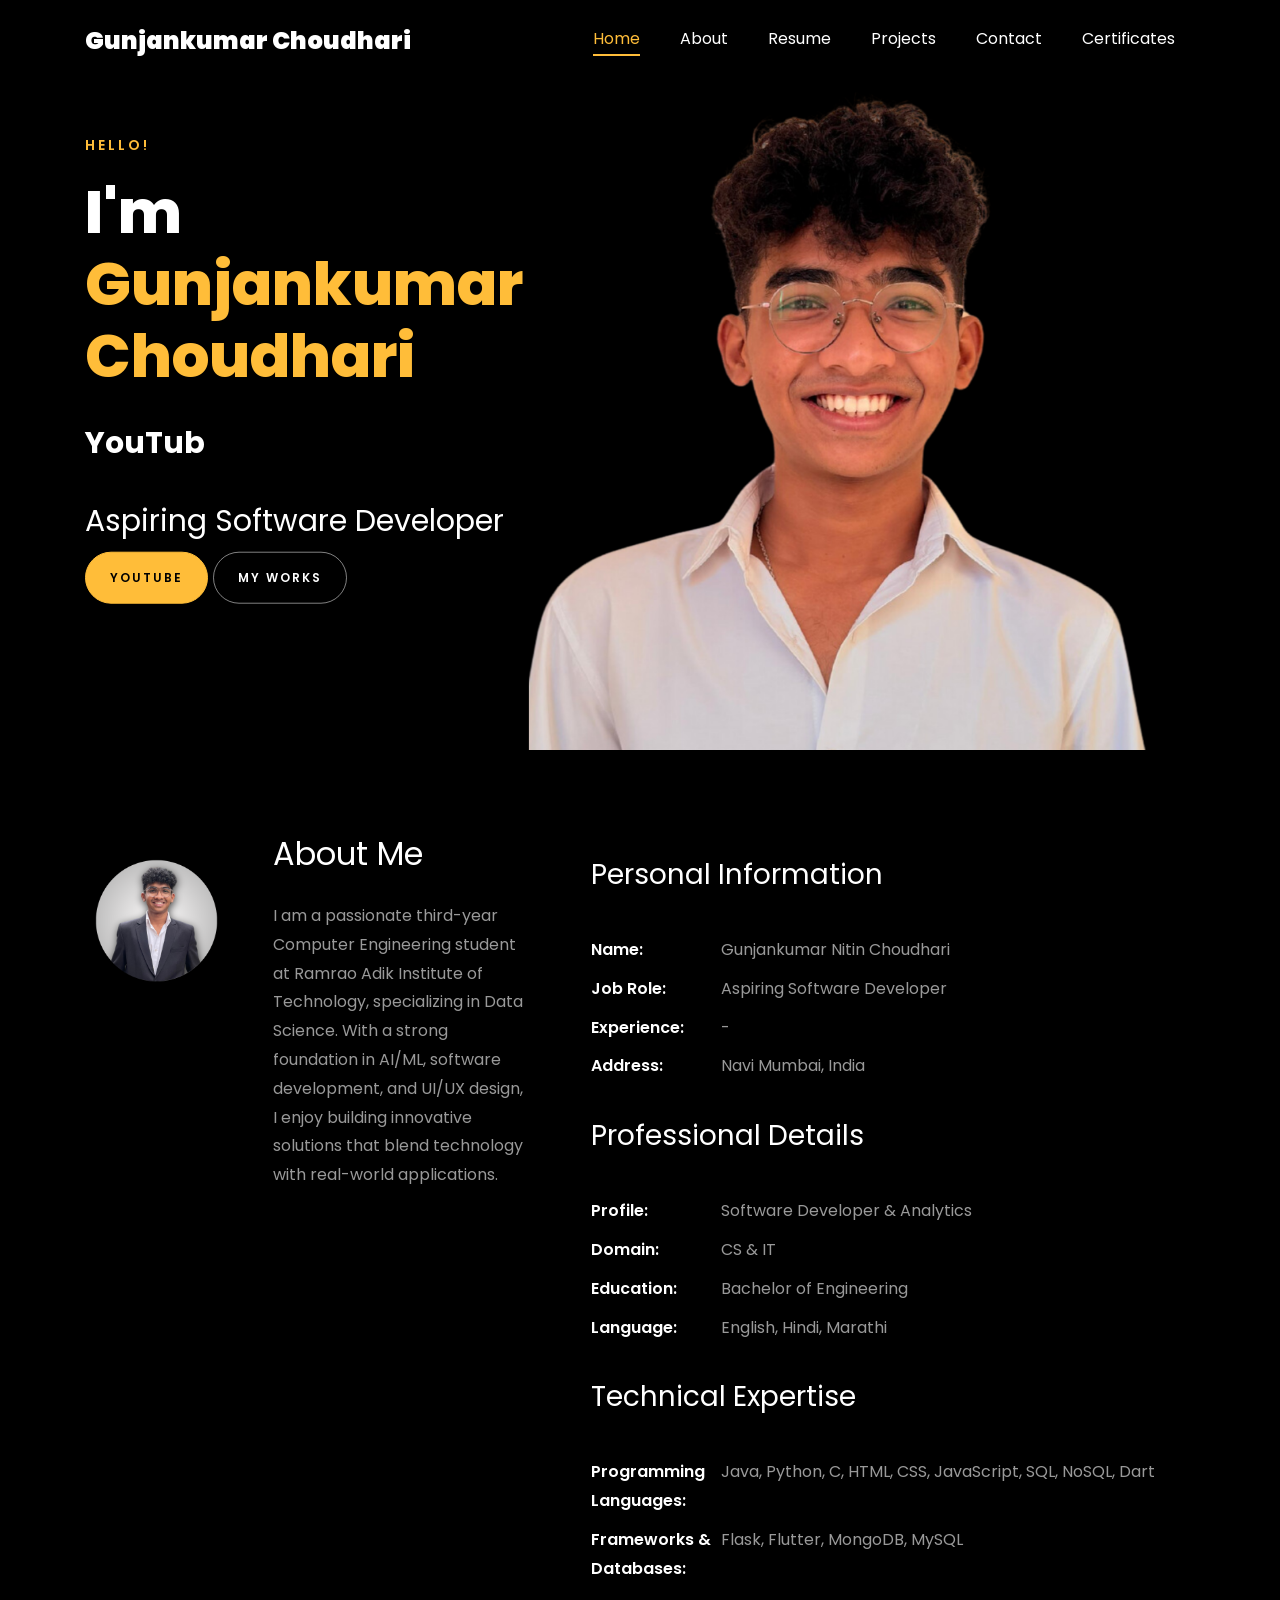
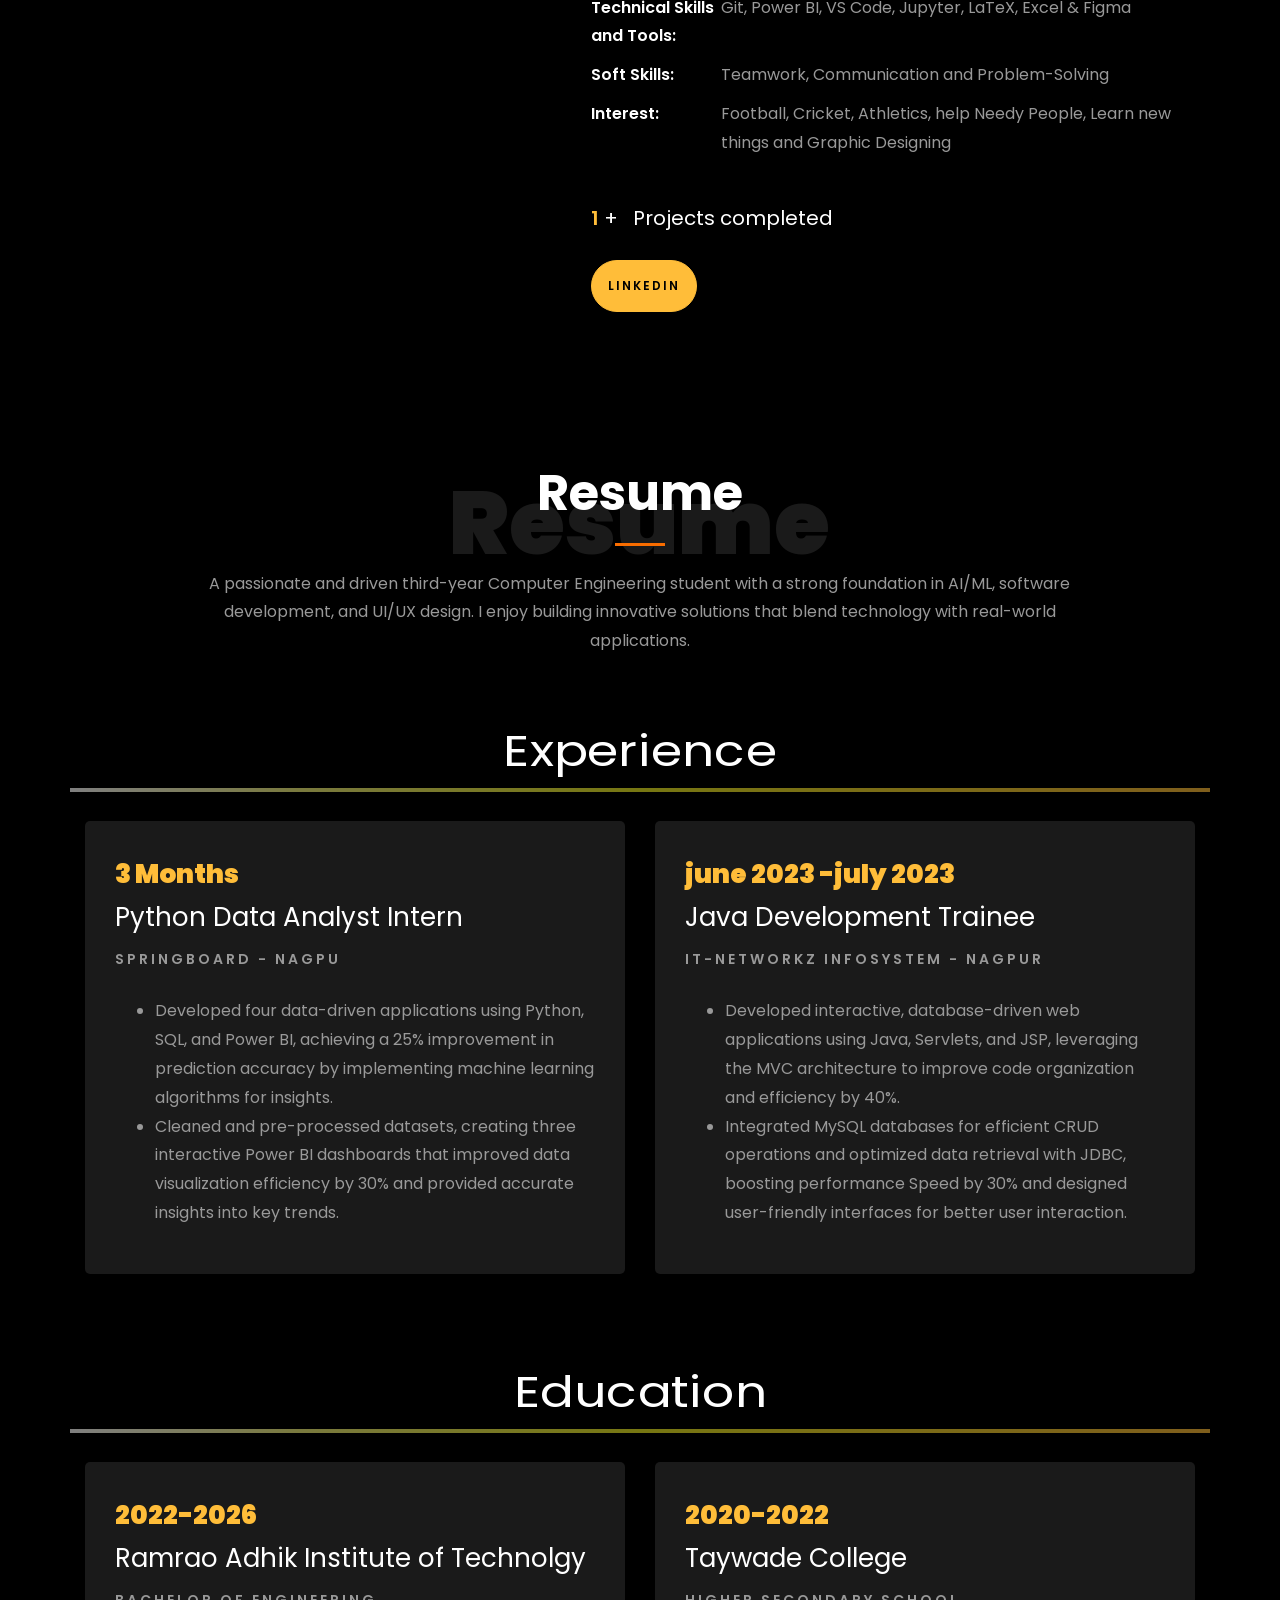
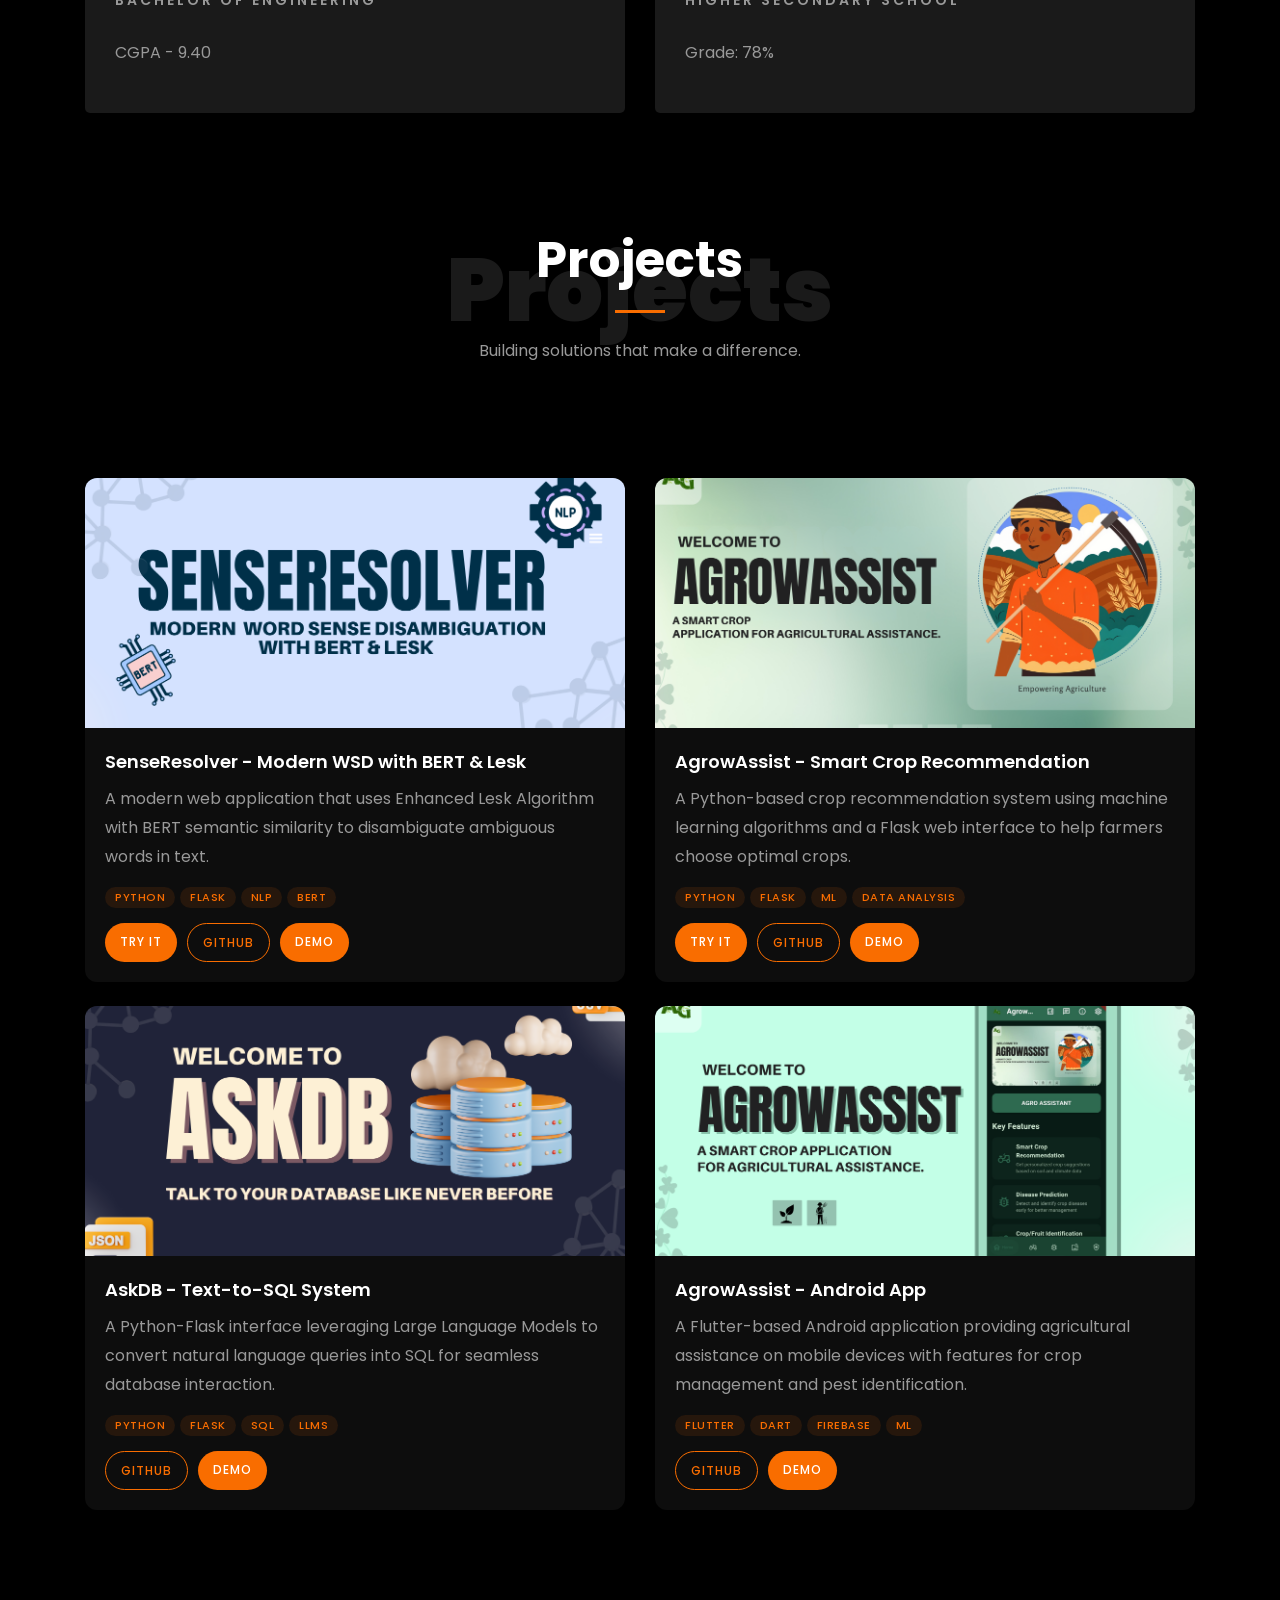
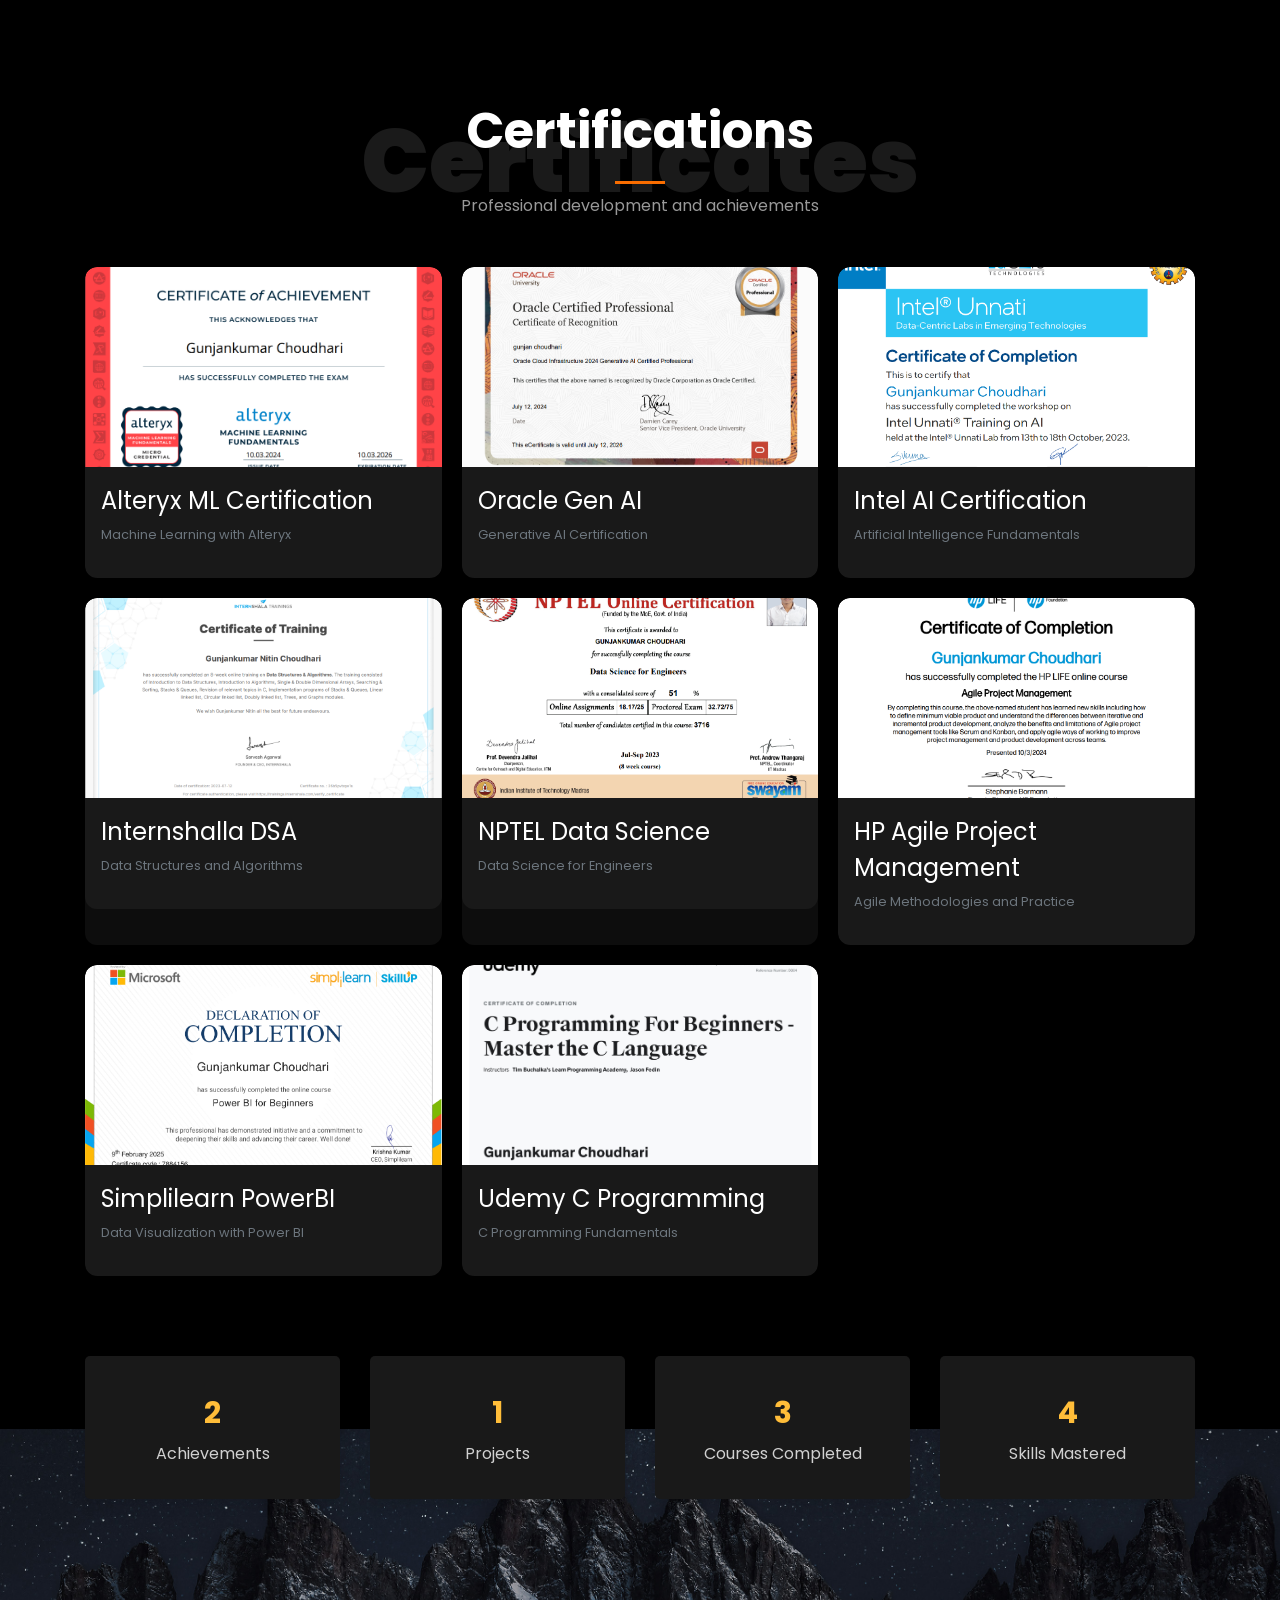
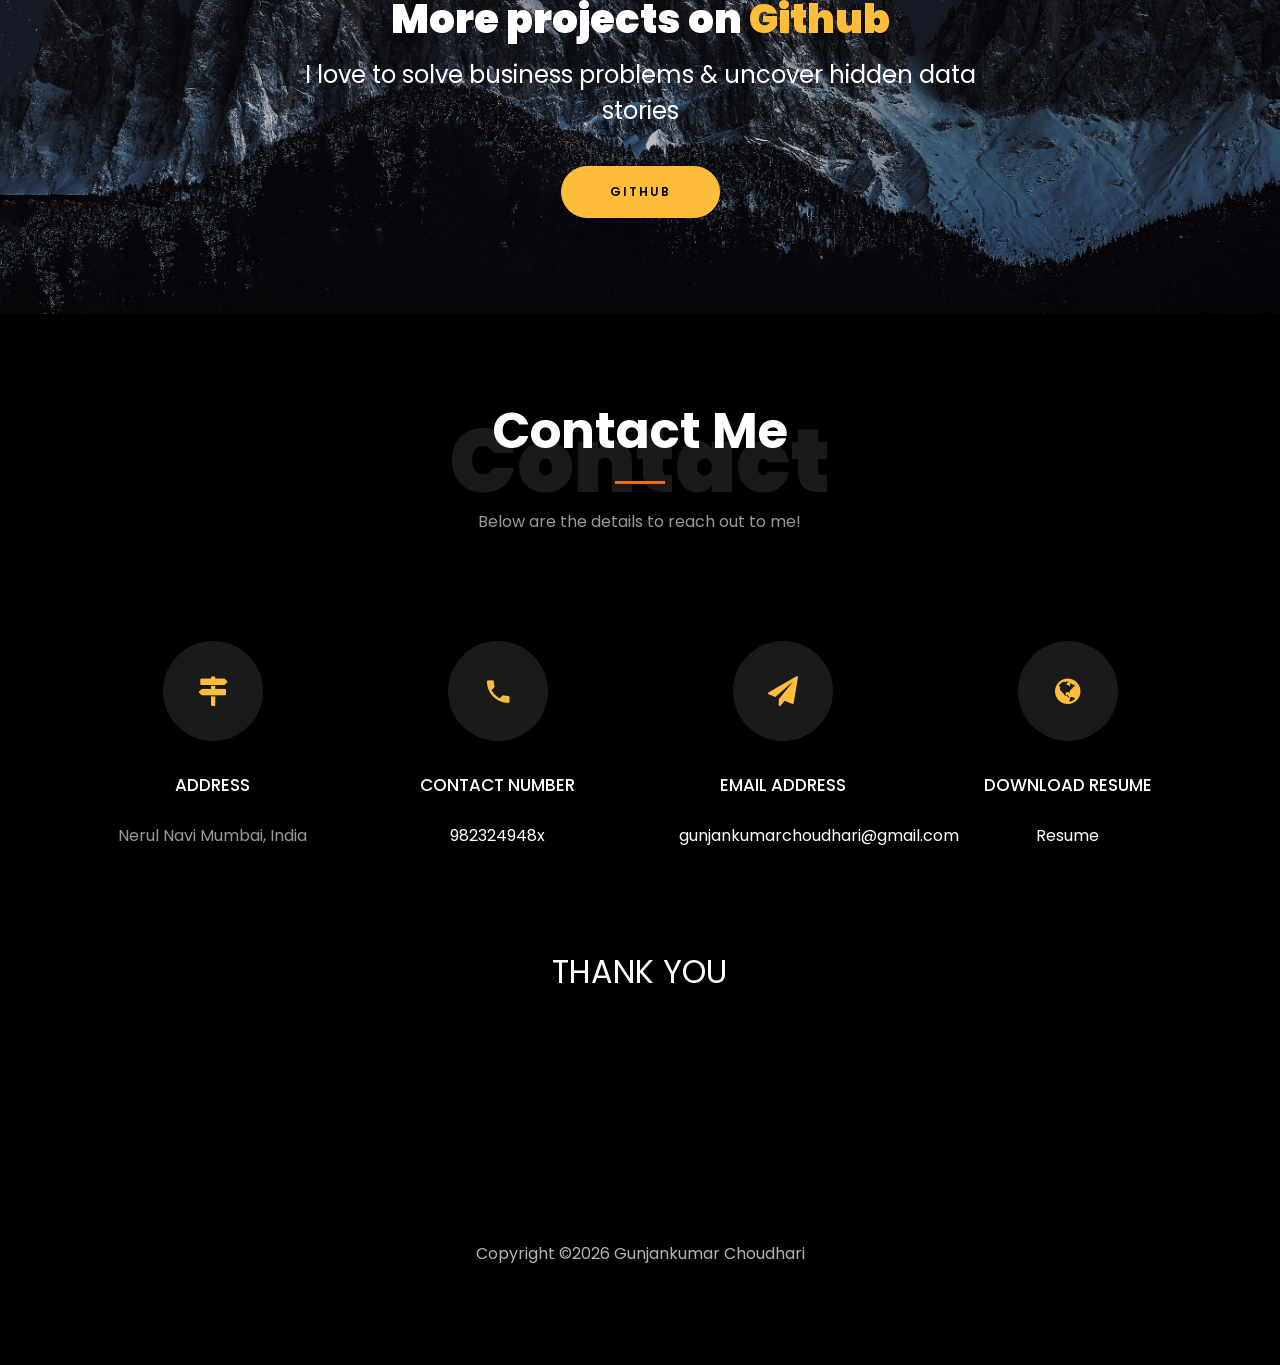
==== commit 87bba501: "resume link addded" ====
--- a/index.html
+++ b/index.html
@@ -934,7 +934,7 @@
           			<span class="icon-globe"></span>
           		</div>
           		<h3 class="mb-4">Download Resume</h3>
-	            <p><a href="#">resumelink</a></p>
+	            <p><a href="https://gunjankumar55.github.io/my-resume/resume.pdf" target="_blank">Resume</a></p>
 	          </div>
           </div>
 
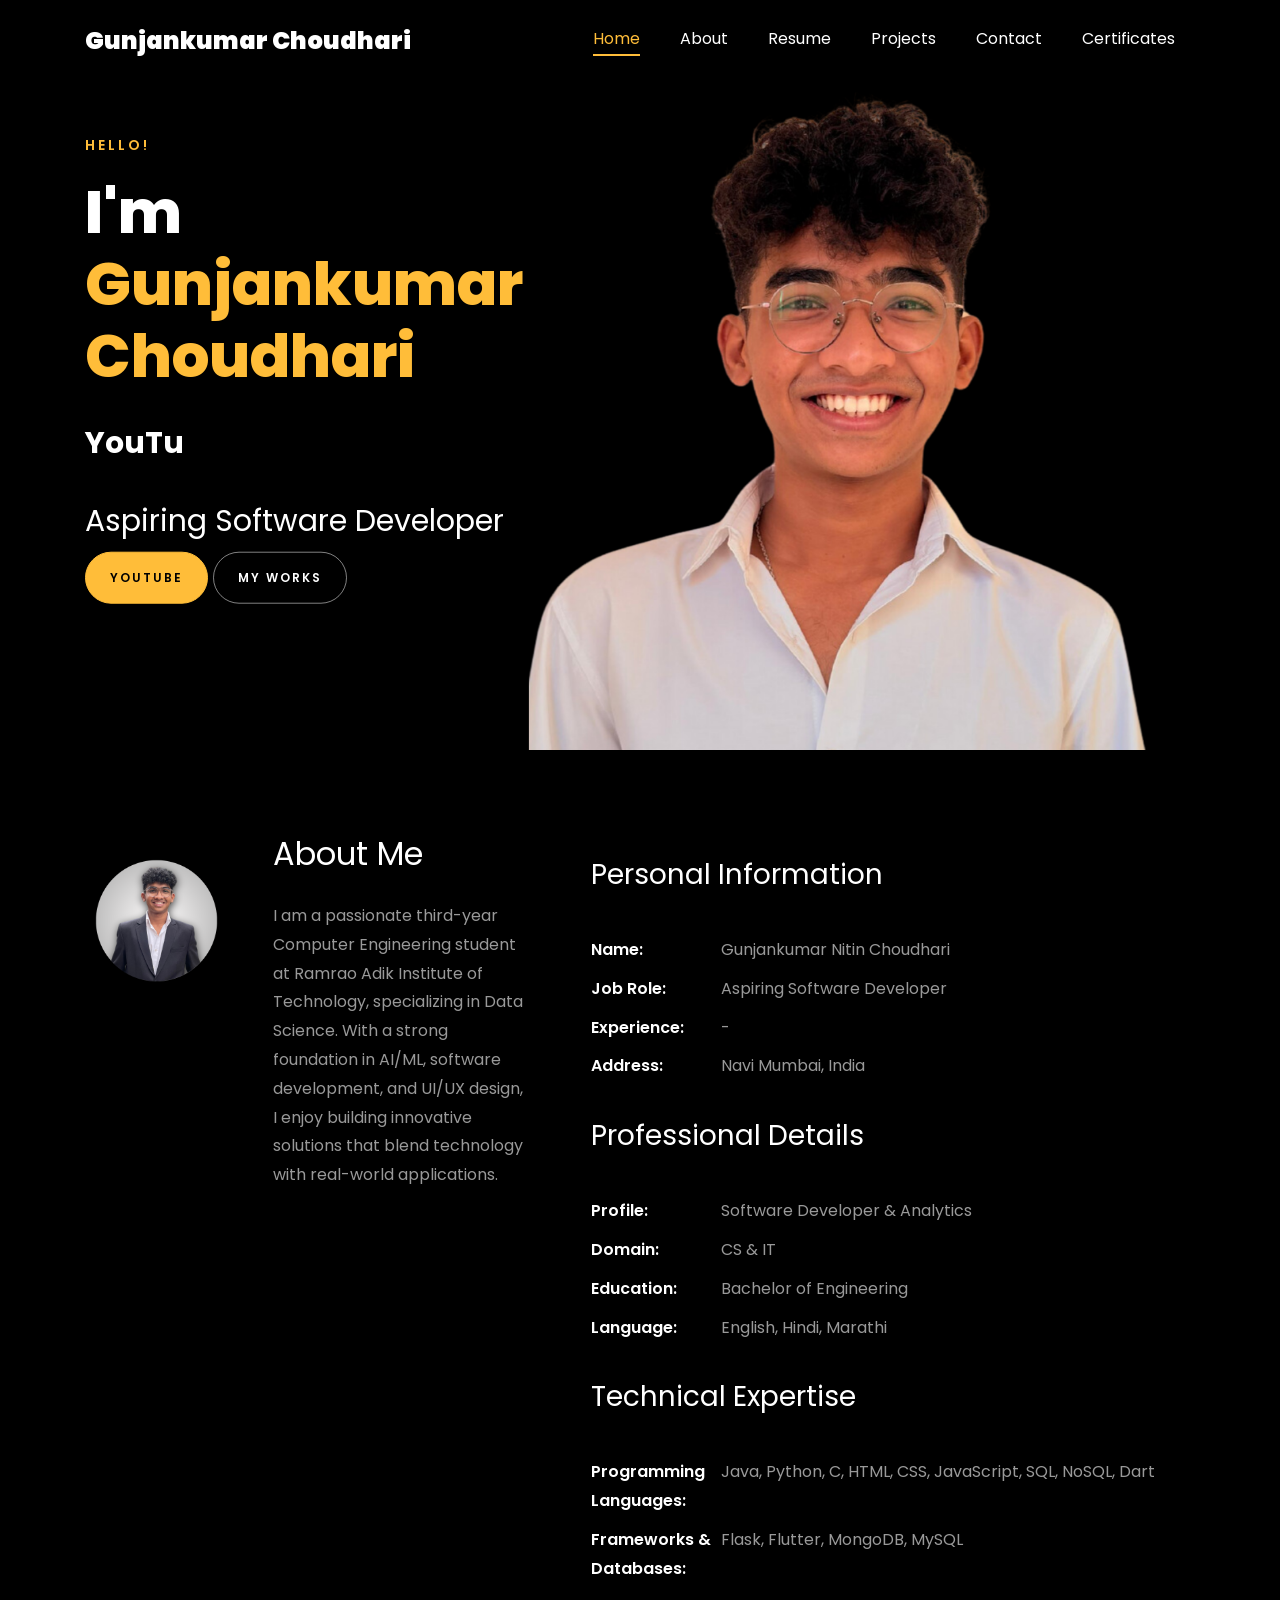
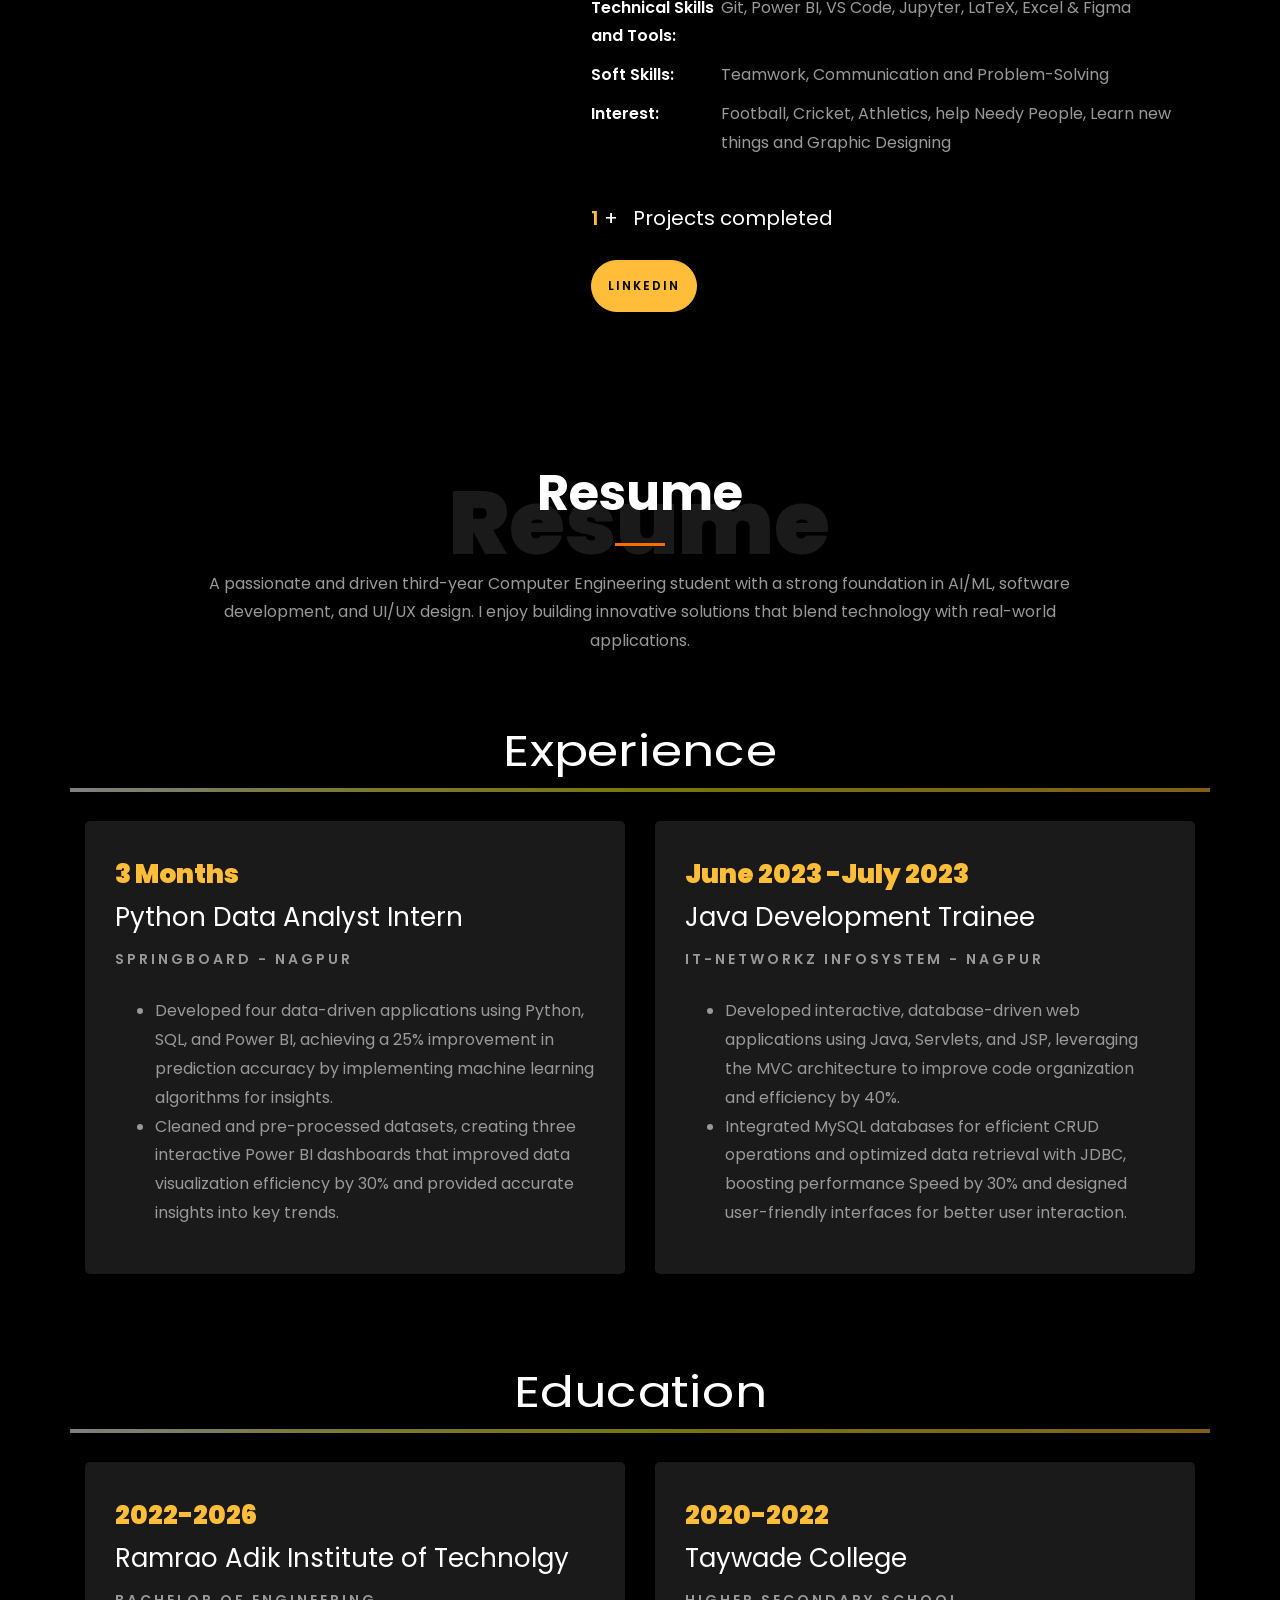
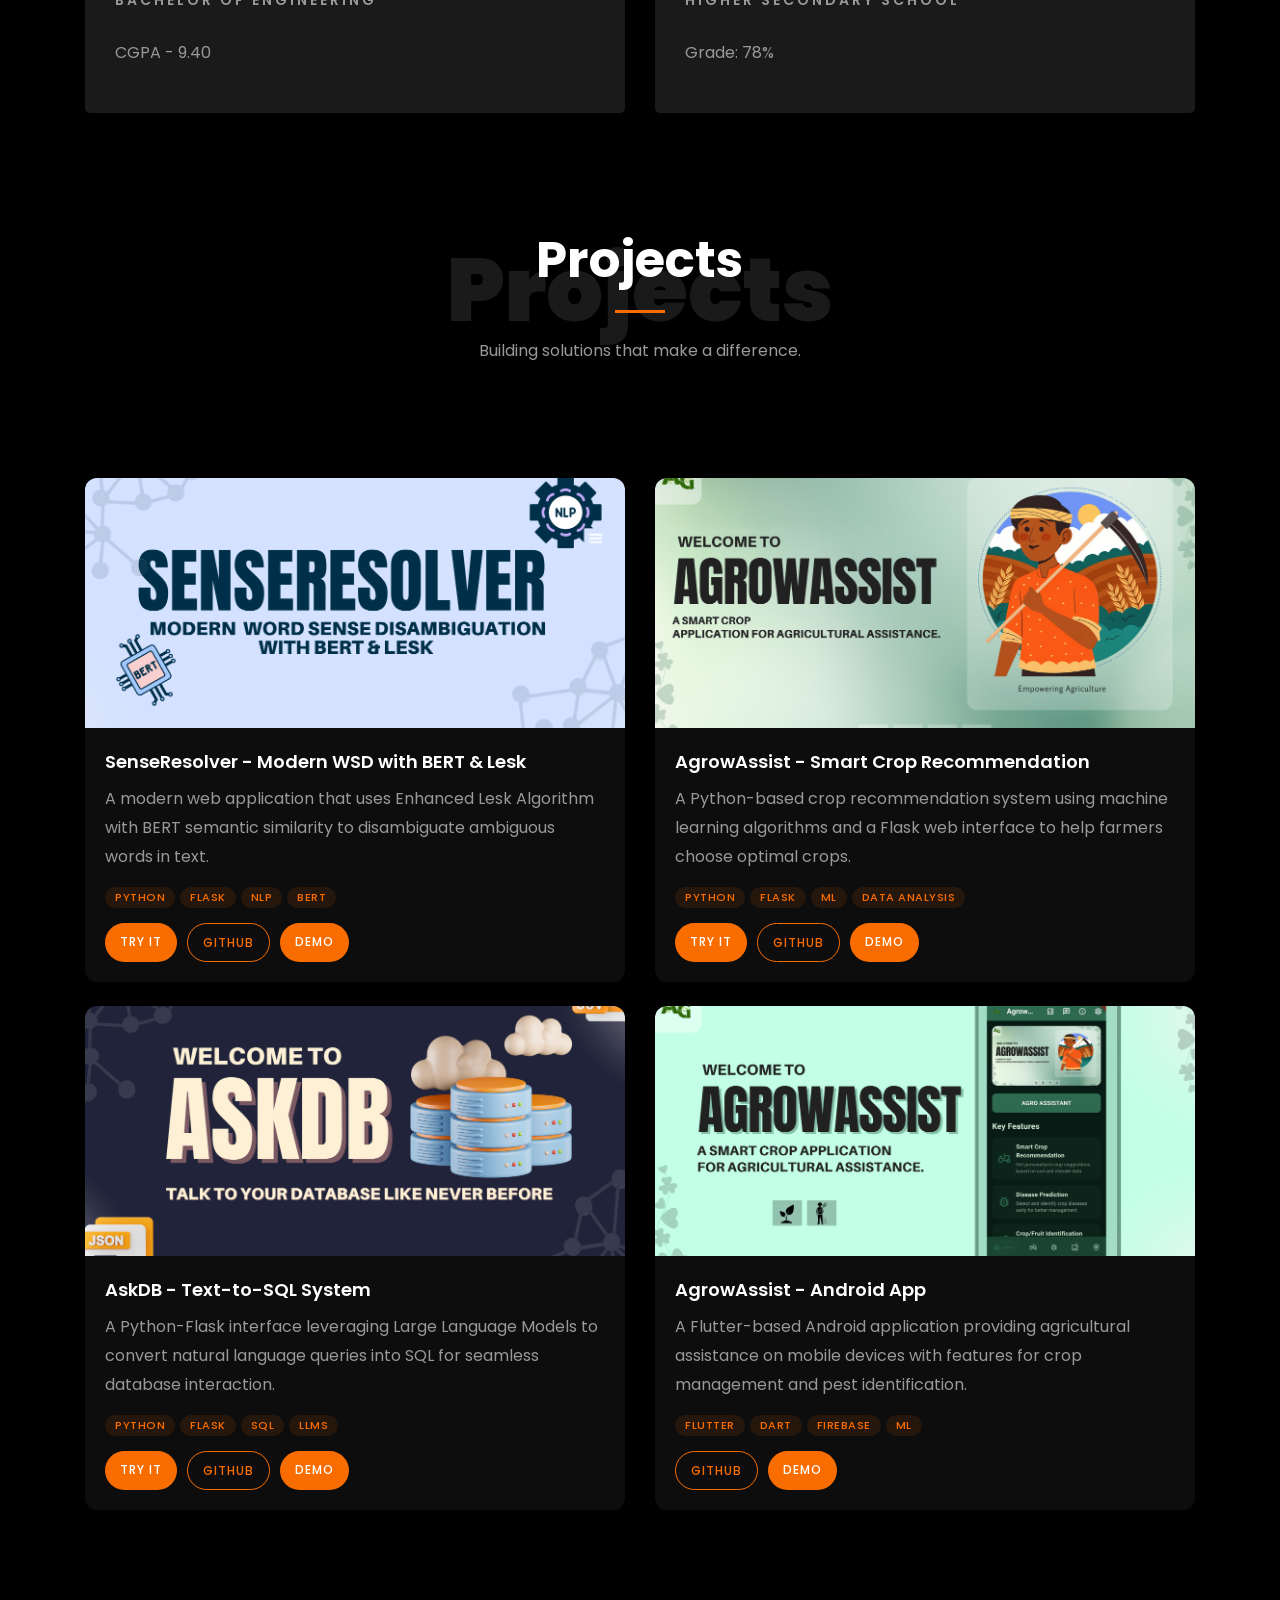
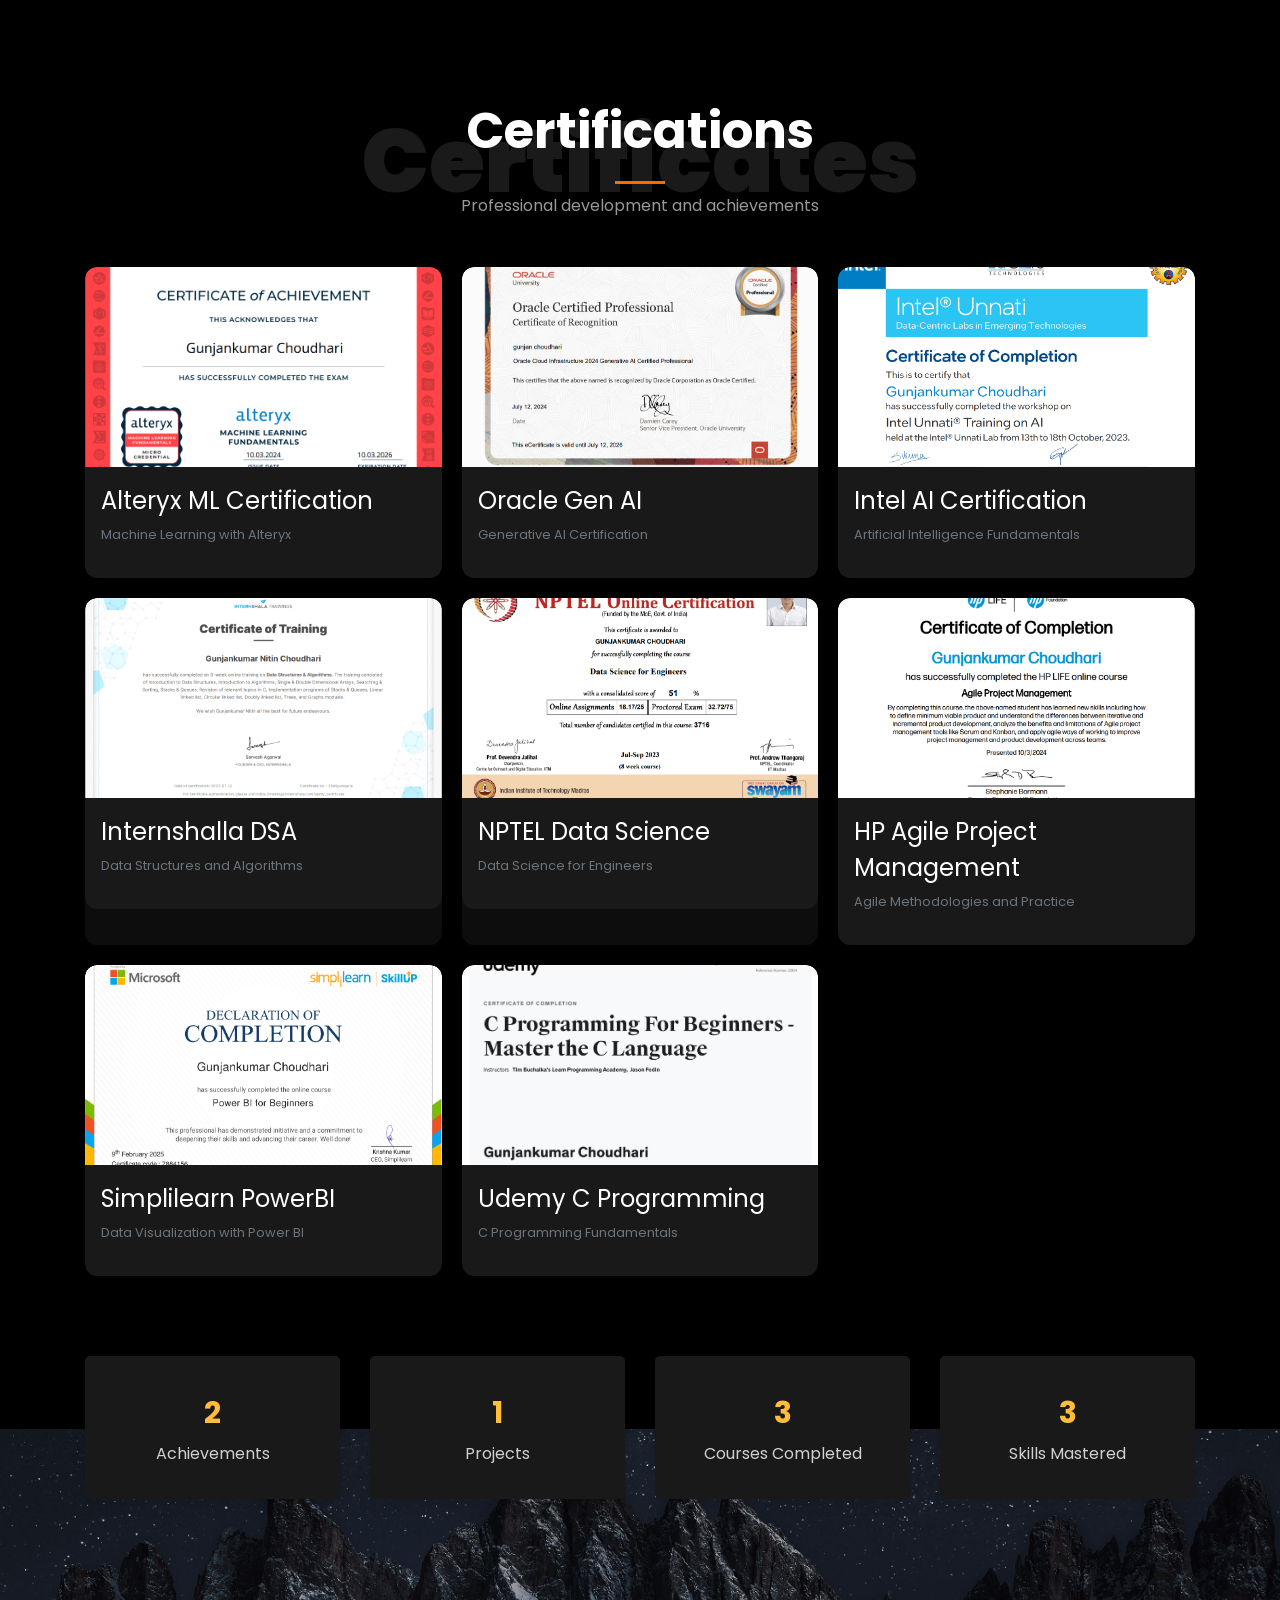
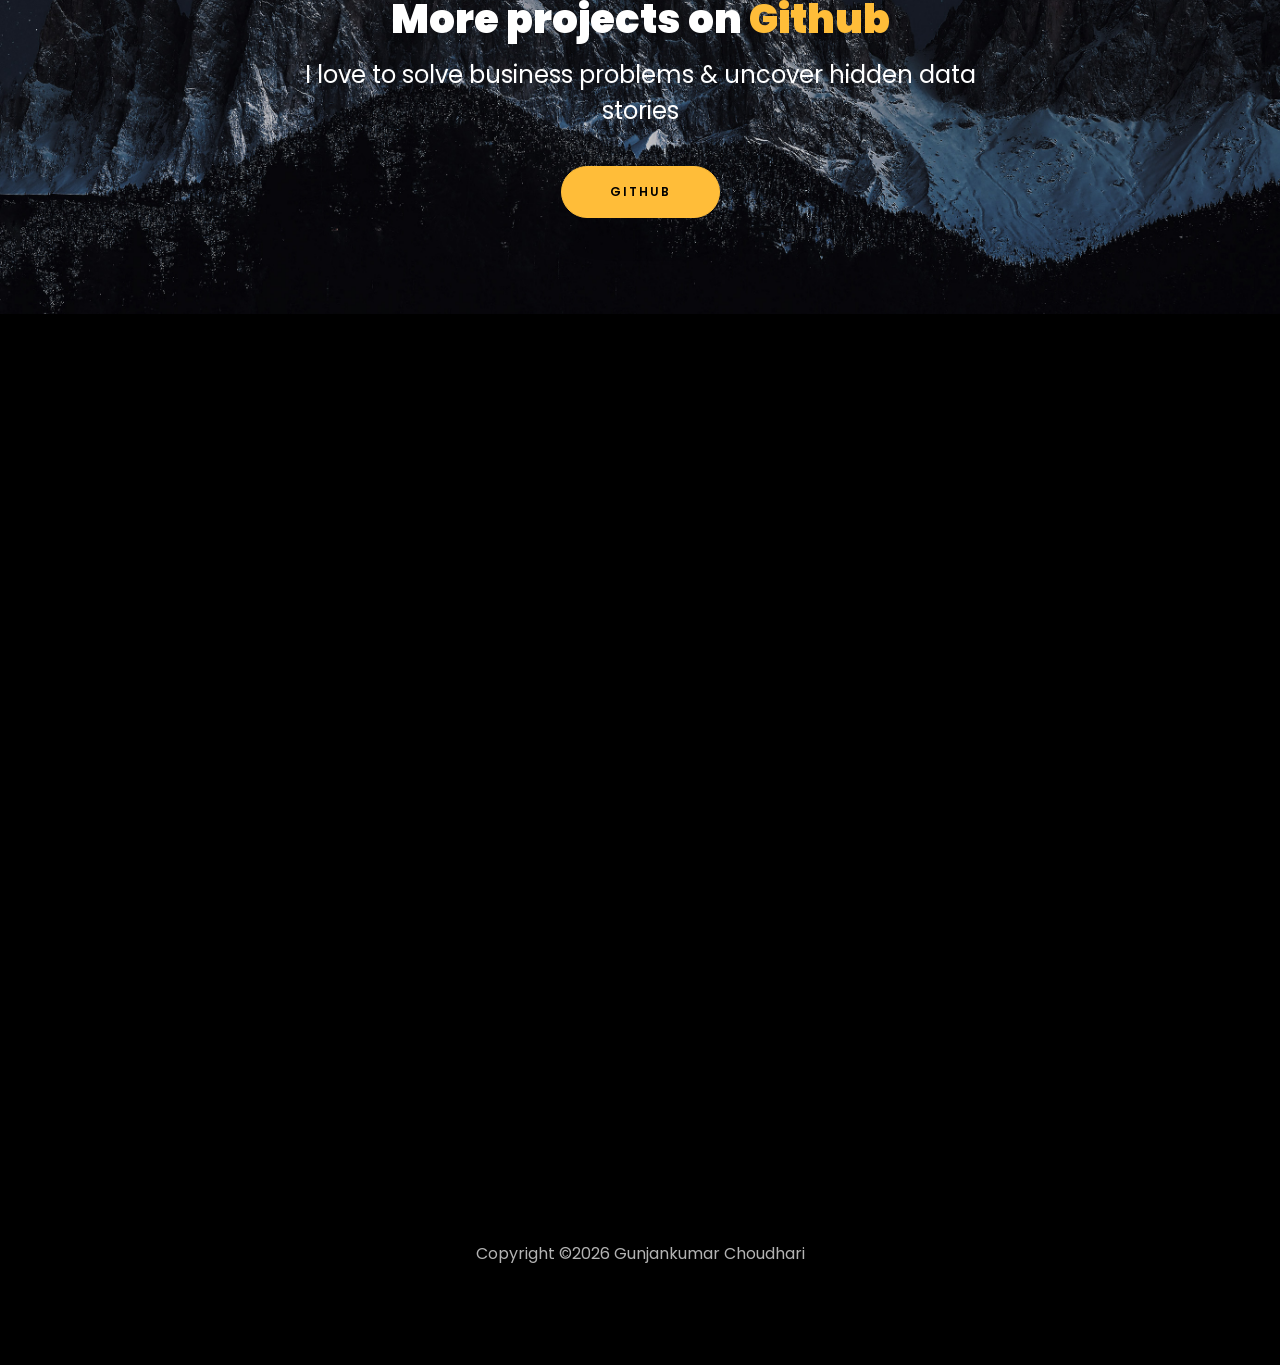
==== commit 046a972d: "basic changes" ====
--- a/index.html
+++ b/index.html
@@ -544,7 +544,7 @@
 					<div class="resume-wrap ftco-animate">
 						<span class="date">3 Months</span>
 						<h2>Python Data Analyst Intern </h2>
-						<span class="position">SPRINGBOARD - Nagpu</span>
+						<span class="position">SPRINGBOARD - Nagpur</span>
 						<p class="mt-4">
 							<ul>
 								<li>Developed four data-driven applications using Python, SQL, and Power BI, achieving a 25% improvement in prediction accuracy 
@@ -559,7 +559,7 @@
 
 				<div class="col-md-6">
 					<div class="resume-wrap ftco-animate">
-						<span class="date">june 2023 -july 2023</span>
+						<span class="date">June 2023 -July 2023</span>
 						<h2>Java Development Trainee </h2>
 						<span class="position">IT-Networkz Infosystem - Nagpur</span>
 						<p class="mt-4">
@@ -588,7 +588,7 @@
     			<div class="col-md-6">
     				<div class="resume-wrap ftco-animate">
     					<span class="date">2022-2026</span>
-    					<h2>Ramrao Adhik Institute of Technolgy</h2>
+    					<h2>Ramrao Adik  Institute of Technolgy</h2>
     					<span class="position">Bachelor of Engineering</span>
     					<p class="mt-4">CGPA - 9.40</p>
     				</div>
@@ -677,6 +677,7 @@
 								<span class="badge badge-light">LLMs</span>
 							</div>
 							<div class="project-links">
+								<a href="https://gkc55-agrocrop.hf.space/" class="btn-demo" target="_blank">Try it</a>
 								<a href="https://github.com/Gunjankumar55/askDB---Smart-text-to-sql-" class="btn-github" target="_blank">GitHub</a>
 								<a href="https://www.youtube.com/watch?v=YOUR_VIDEO_ID" class="btn-demo" target="_blank" onclick="openYouTubePreview(event, 'https://www.youtube.com/watch?v=YOUR_VIDEO_ID')">Demo</a>
 							</div>
@@ -916,7 +917,7 @@
           			<span class="icon-phone2"></span>
           		</div>
           		<h3 class="mb-4">Contact Number</h3>
-	            <p><a href="tel://0101010101">982324948x</a></p>
+	            <p><a href="tel://0101010101">9823249486</a></p>
 	          </div>
           </div>
           <div class="col-md-6 col-lg-3 d-flex ftco-animate">
